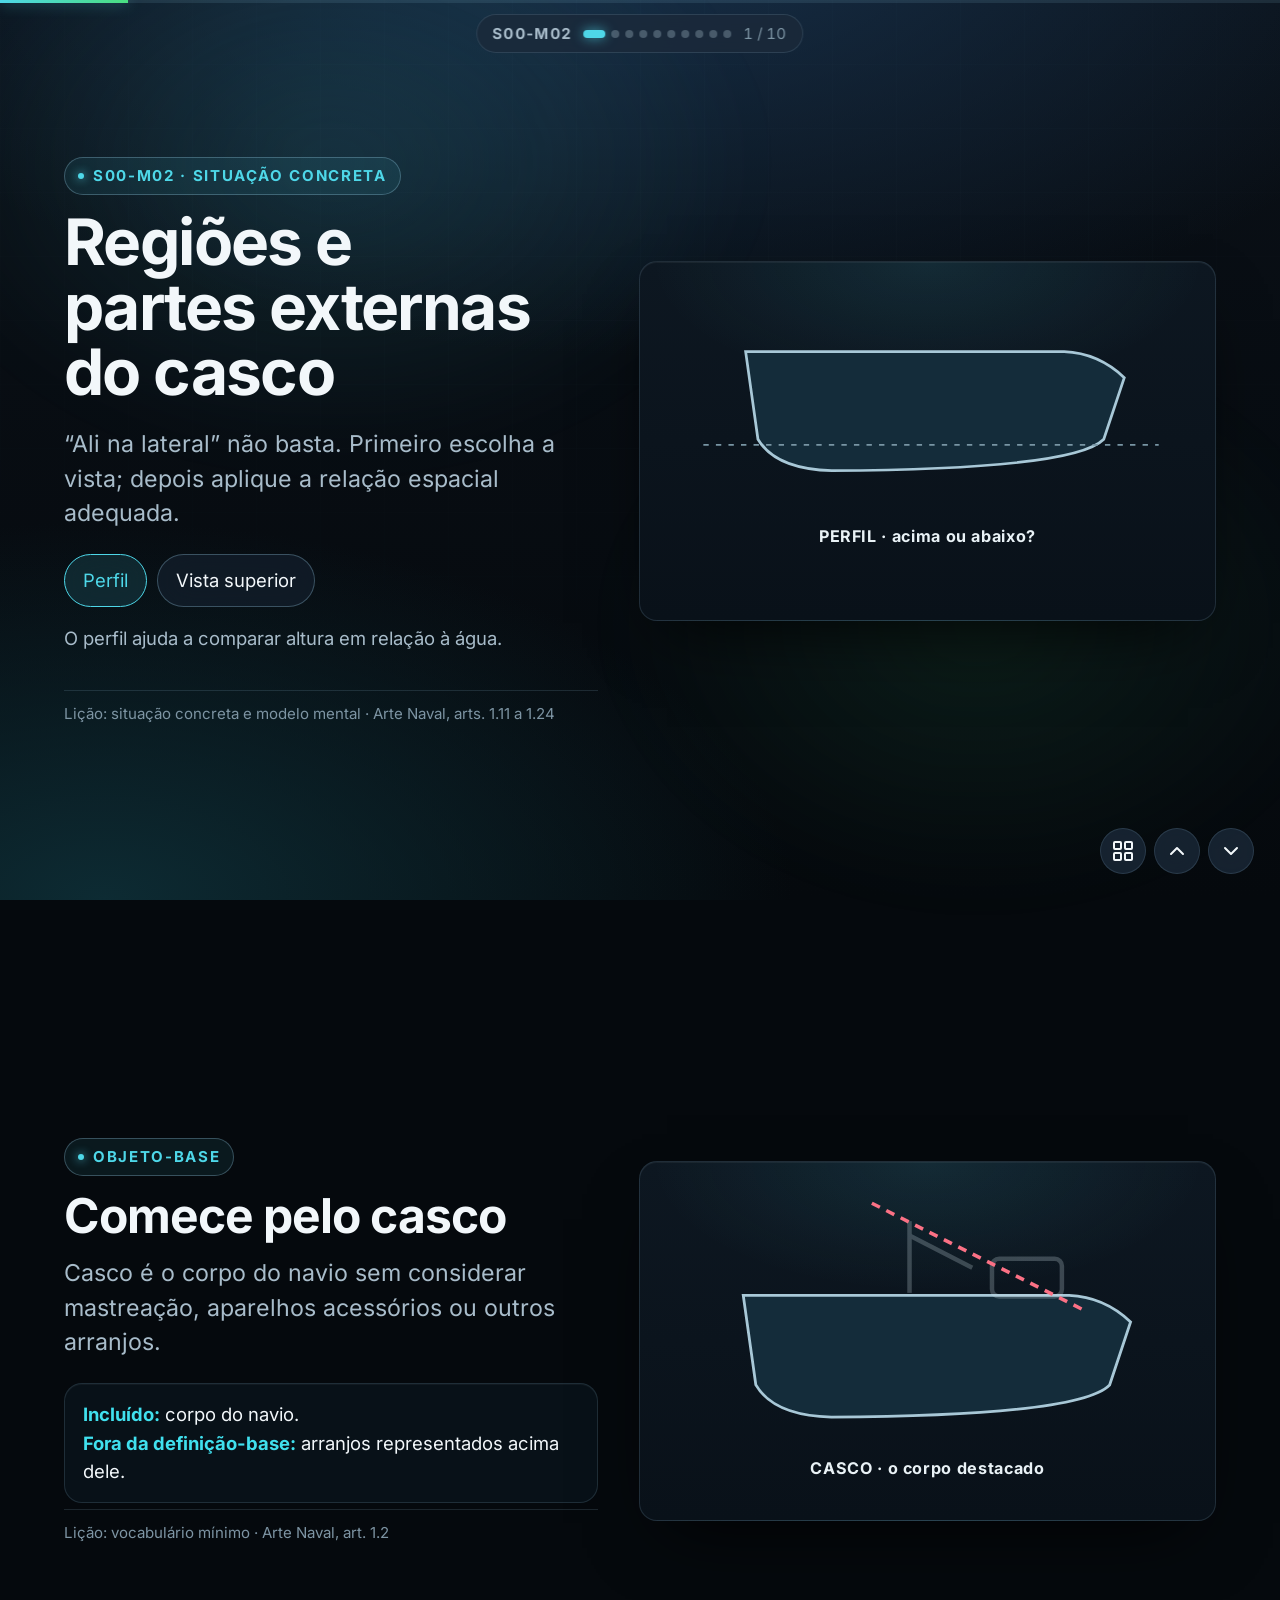
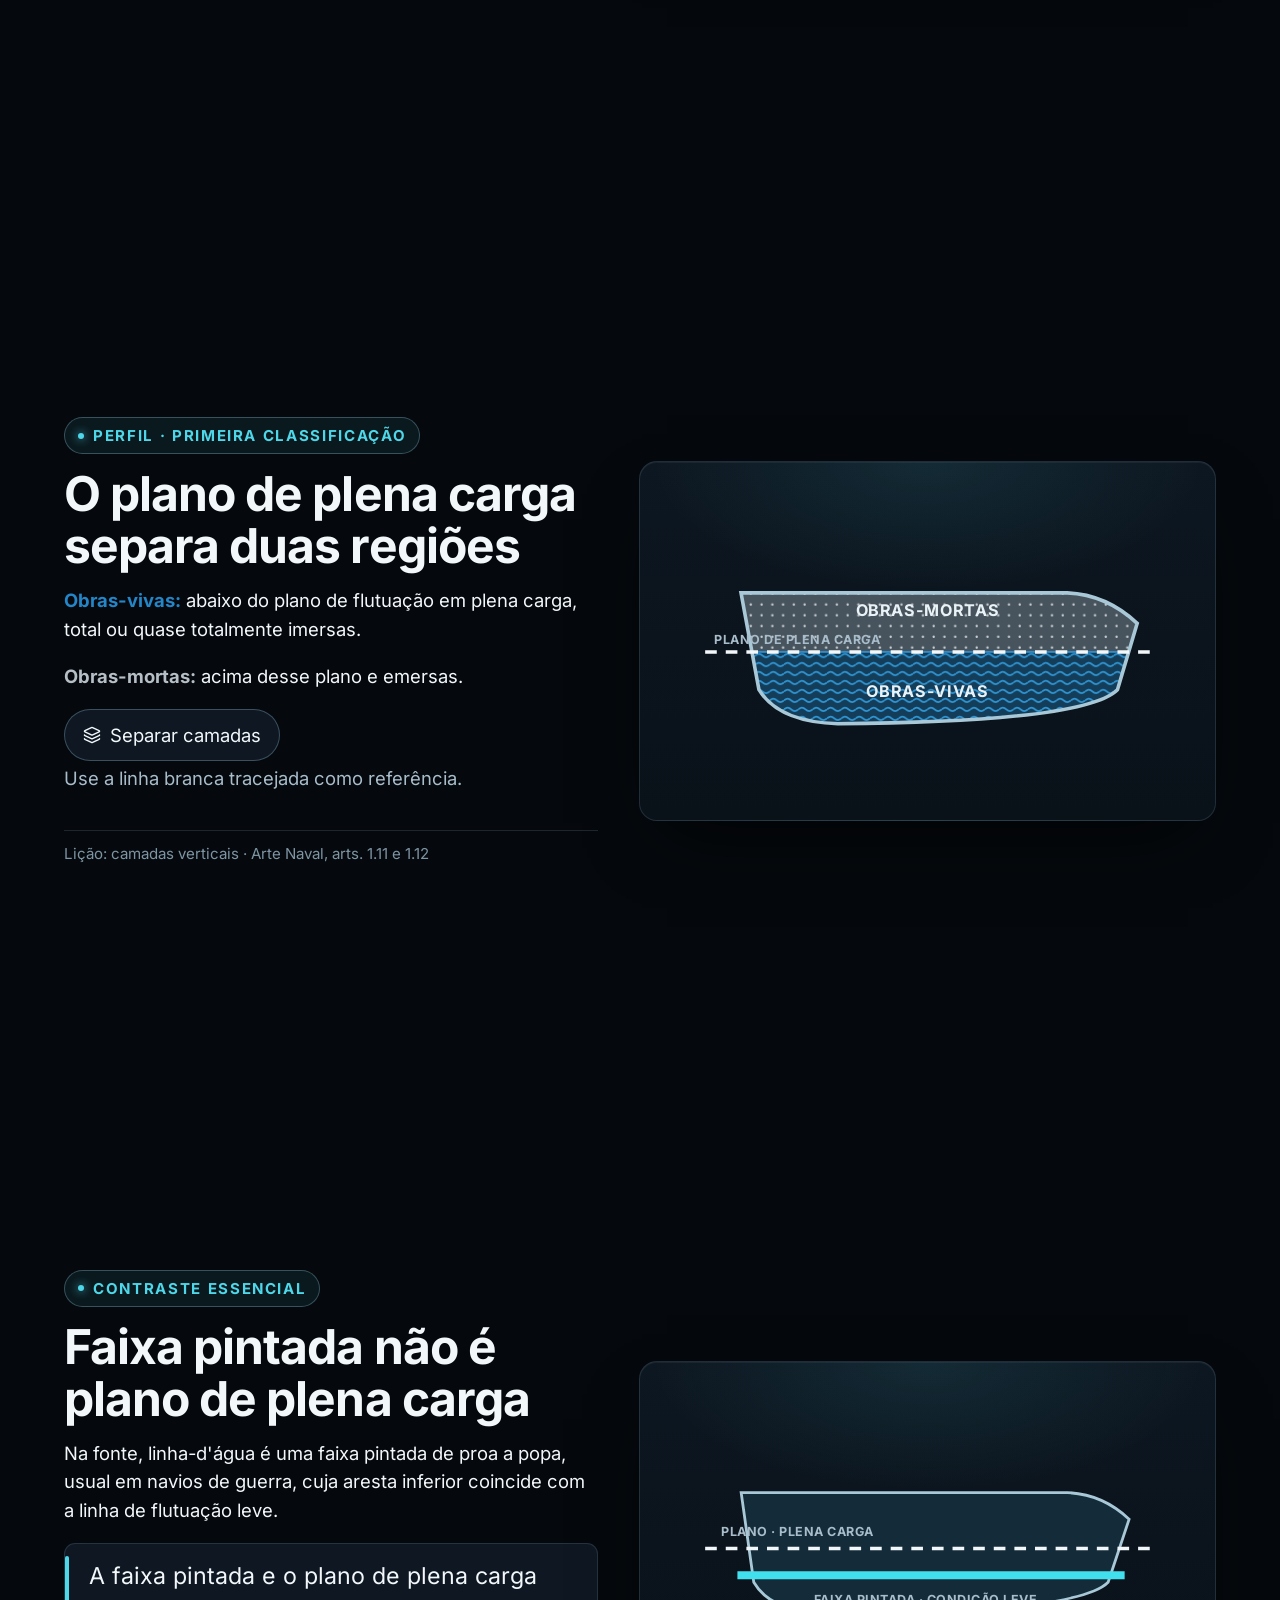
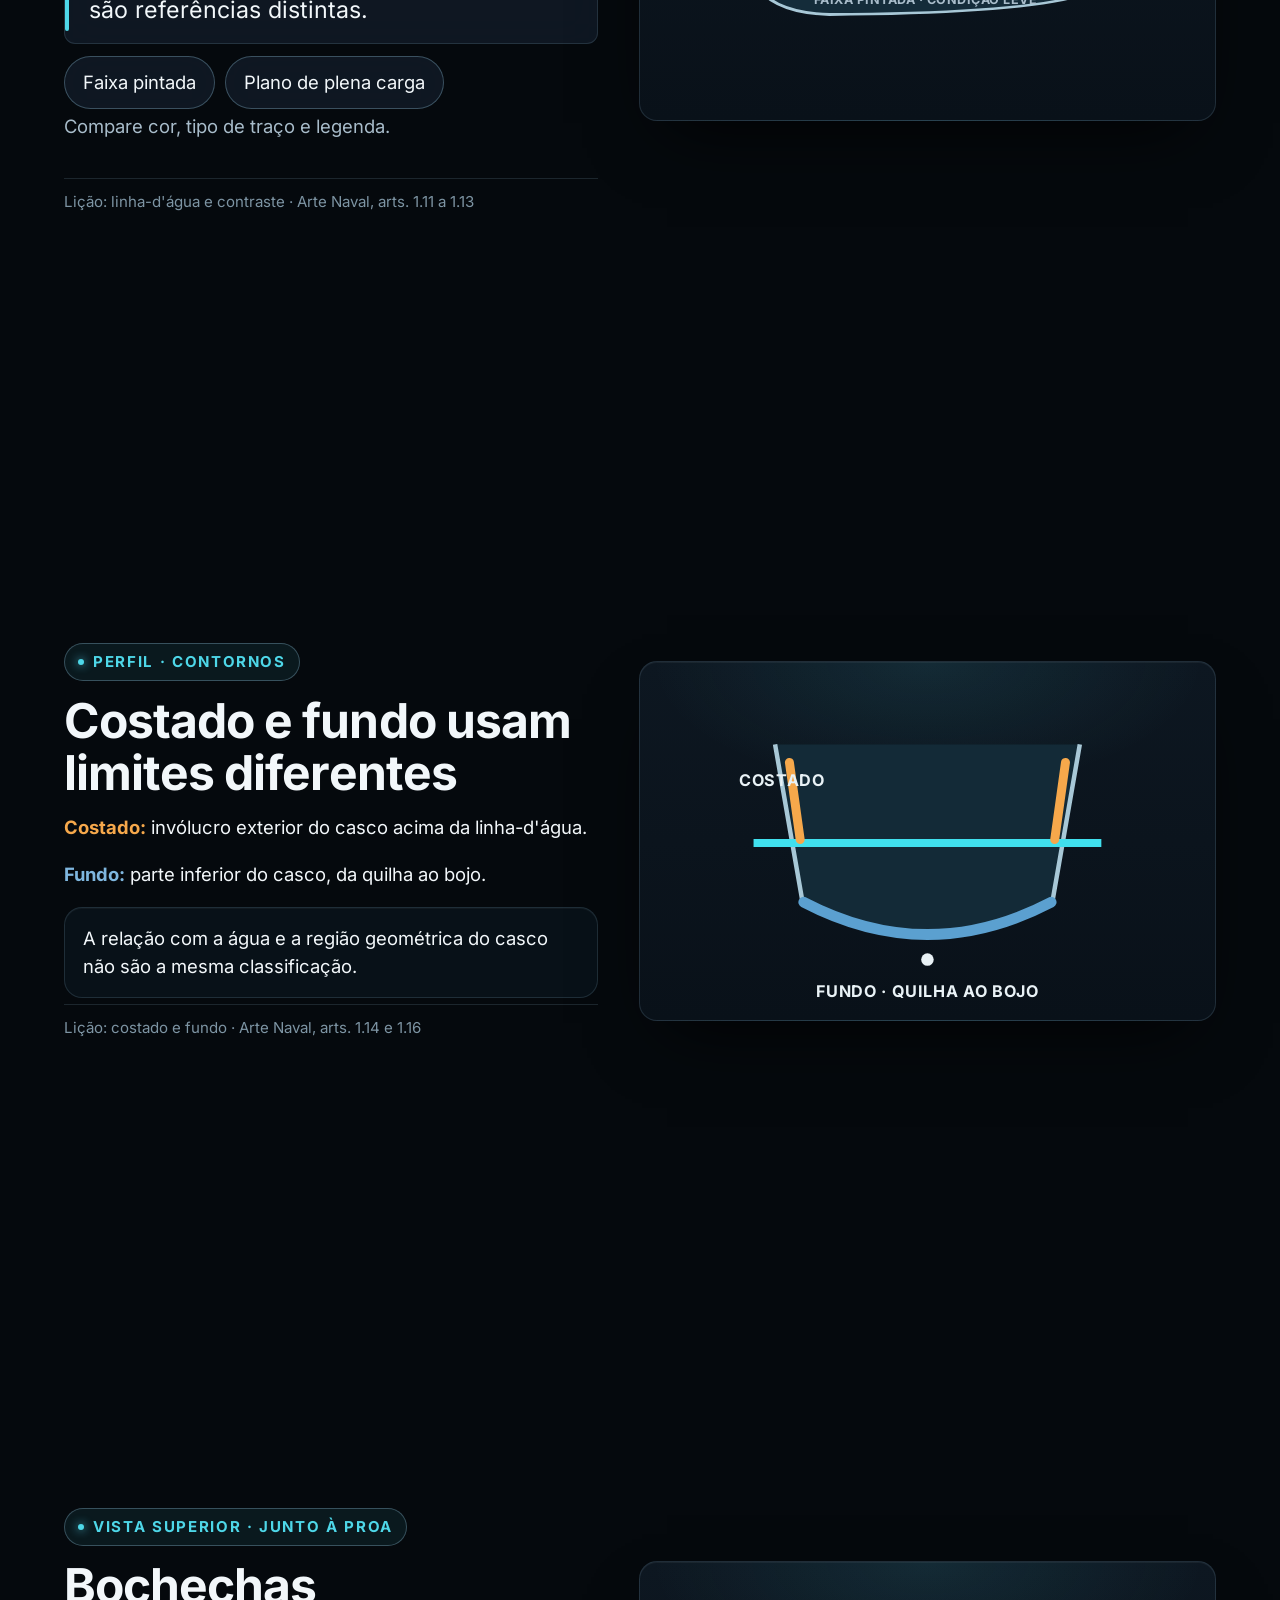
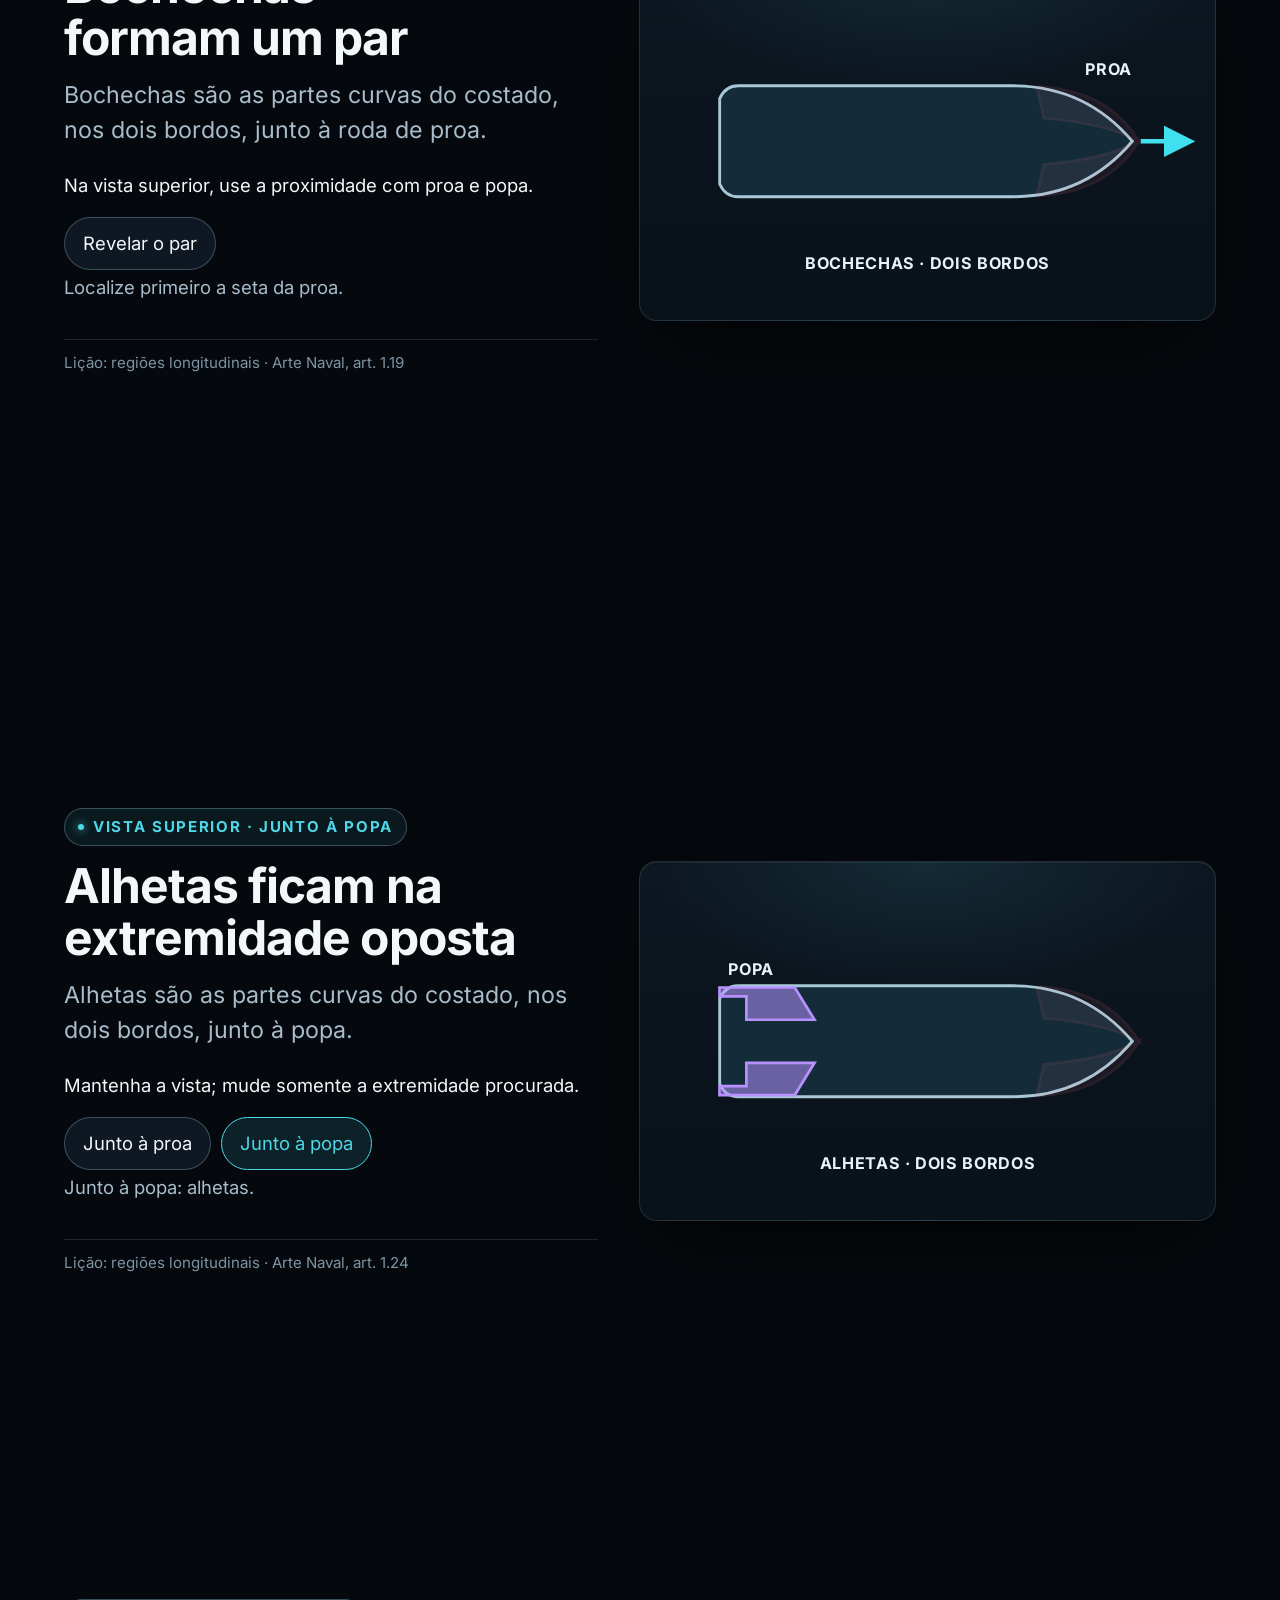
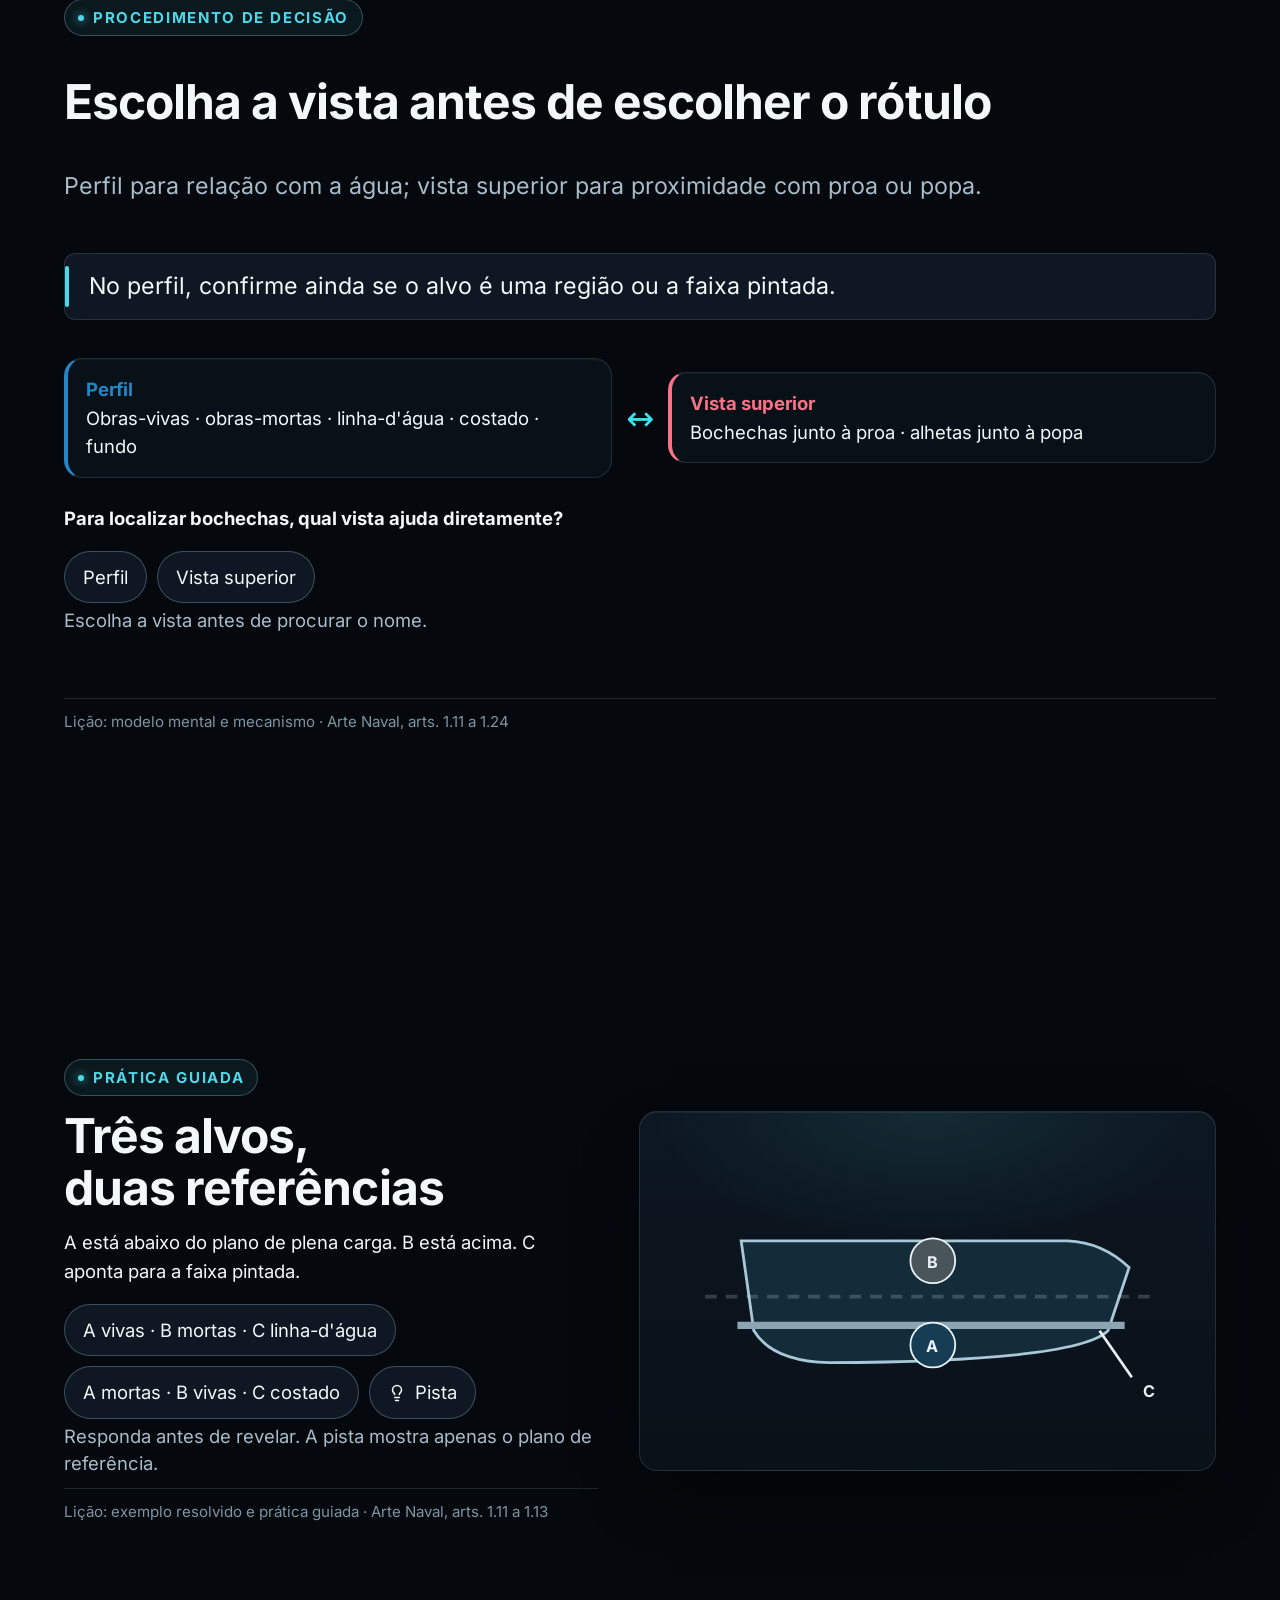
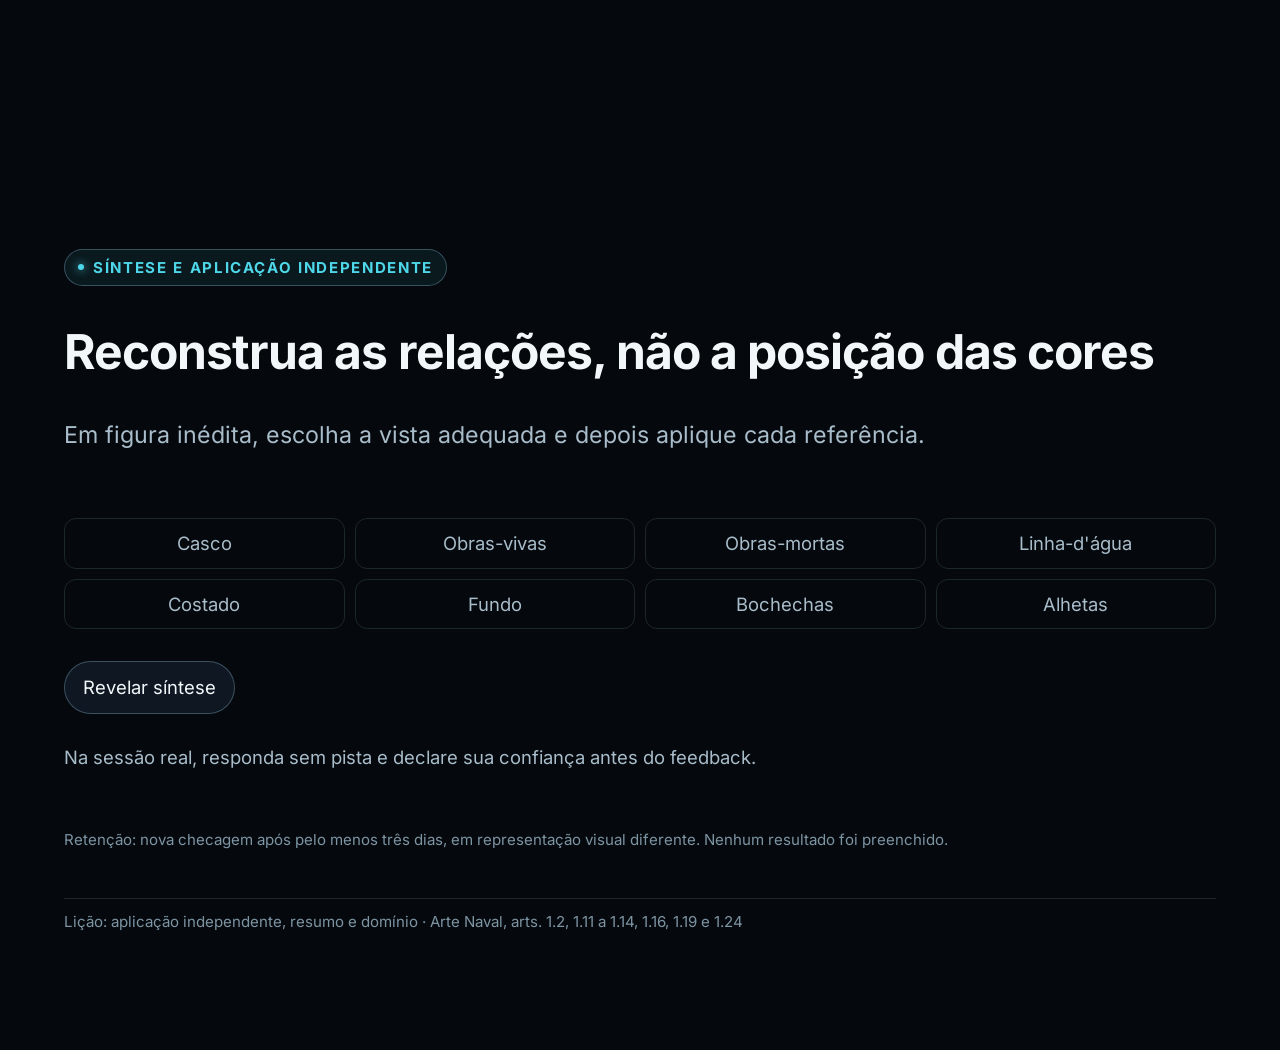
==== S00-M02/index.html @ a118c3c7 "publish: S00-M02 (Daily Council 2026-08-26)" ====
<!doctype html>
<html lang="pt-BR">
<head>
  <meta charset="utf-8">
  <meta name="viewport" content="width=device-width,initial-scale=1,viewport-fit=cover">
  <meta name="theme-color" content="#05090d">
  <meta name="description" content="Aula S00-M02: regiões e partes externas do casco em perfil e vista superior.">
  <title>S00-M02 | Regiões e partes externas do casco</title>
  <link rel="icon" href="data:,">
  <link rel="stylesheet" href="assets/vendor/inter.css">
  <link rel="stylesheet" href="assets/theme/ysd-deck.css">
  <script src="assets/vendor/lucide.js"></script>
  <style>
    :root {
      --live: #2386c8;
      --dead: #b6bec6;
      --stripe: #40e0ee;
      --load: #f2f7fa;
      --costado: #f6a84b;
      --bottom: #35658d;
      --cheek: #fb7185;
      --quarter: #b792ff;
    }
    .technical-card {
      border: 1px solid var(--glass-line); border-radius: 18px; padding: 16px 18px;
      background: rgba(10, 22, 30, .72); box-shadow: inset 0 1px rgba(255,255,255,.04);
    }
    .technical-card strong { color: var(--tone, var(--text)); }
    .pair { display: grid; grid-template-columns: repeat(2, minmax(0,1fr)); gap: 12px; }
    .view-tabs { display: flex; gap: 10px; flex-wrap: wrap; margin: 18px 0; }
    .view-tab { border-left: 4px solid var(--tone, var(--stripe)); }
    .legend { display: grid; gap: 9px; margin-top: 14px; }
    .legend span { display: flex; align-items: center; gap: 10px; color: var(--muted); }
    .swatch { width: 30px; height: 12px; border-radius: 999px; background: var(--tone); border: 1px solid rgba(255,255,255,.34); }
    .swatch.dashed { height: 0; border: 0; border-top: 3px dashed var(--load); border-radius: 0; }
    .swatch.stripe { height: 6px; background: var(--stripe); box-shadow: 0 0 12px rgba(64,224,238,.5); }
    .ship-shell { fill: #142c3a; stroke: #a8c8d7; stroke-width: 4; }
    .works-live { fill: url(#waveHatch); stroke: var(--live); stroke-width: 2; }
    .works-dead { fill: url(#dotHatch); stroke: var(--dead); stroke-width: 2; }
    .load-plane { stroke: var(--load); stroke-width: 4; stroke-dasharray: 13 10; }
    .water-stripe { stroke: var(--stripe); stroke-width: 9; }
    .guide { stroke: #7895a4; stroke-width: 2; stroke-dasharray: 6 8; }
    .callout { fill: #e9f2f6; font: 700 18px Inter, sans-serif; letter-spacing: .04em; }
    .callout.small { font-size: 14px; fill: #a8bcca; }
    .forward-zone { fill: rgba(251,113,133,.55); stroke: var(--cheek); stroke-width: 3; }
    .aft-zone { fill: rgba(183,146,255,.52); stroke: var(--quarter); stroke-width: 3; }
    .neutral-zone { fill: rgba(148,177,190,.10); stroke: rgba(168,200,215,.25); stroke-width: 2; }
    .hidden-label { opacity: .12; }
    .layer-group, .reference-group { transition: transform .35s var(--ease), opacity .25s var(--ease); }
    #layerStage.separated .upper-layer { transform: translateY(-22px); }
    #layerStage.separated .lower-layer { transform: translateY(22px); }
    #referenceStage[data-reference="stripe"] .load-reference { opacity: .18; }
    #referenceStage[data-reference="load"] .stripe-reference { opacity: .18; }
    .decision { display: grid; grid-template-columns: 1fr auto 1fr; align-items: center; gap: 14px; }
    .decision .arrow { color: var(--stripe); font-size: var(--step-2); }
    .label-grid { display: grid; grid-template-columns: repeat(4,minmax(0,1fr)); gap: 10px; margin-top: 16px; }
    .label-chip { padding: 10px; border: 1px solid var(--glass-line); border-radius: 12px; text-align: center; color: var(--muted); }
    .fine-note { color: var(--faint); font-size: var(--step--1); line-height: 1.5; }
    /* @MIRA:RESPONSIVE:START */
    @media (max-width: 860px) {
      .deck-title { font-size: var(--step-3); }
      .pair, .decision { grid-template-columns: 1fr; }
      .decision .arrow { transform: rotate(90deg); justify-self: center; }
      .label-grid { grid-template-columns: repeat(2,minmax(0,1fr)); }
      .stage { min-height: 310px; }
    }
    @media (max-width: 480px) {
      .technical-card { padding: 13px 14px; }
      .label-grid { gap: 7px; }
      .label-chip { padding: 8px 5px; font-size: .78rem; }
    }
    @media (prefers-reduced-motion: reduce) {
      .layer-group, .reference-group { transition: none !important; }
    }
    /* @MIRA:RESPONSIVE:END */
  </style>
</head>
<body>
  <div class="backdrop" aria-hidden="true"></div>

  <svg width="0" height="0" aria-hidden="true" focusable="false" style="position:absolute">
    <defs>
      <pattern id="waveHatch" width="16" height="10" patternUnits="userSpaceOnUse">
        <rect width="16" height="10" fill="#143d59"></rect>
        <path d="M0 6 Q4 2 8 6 T16 6" fill="none" stroke="#2f96d4" stroke-width="2"></path>
      </pattern>
      <pattern id="dotHatch" width="12" height="12" patternUnits="userSpaceOnUse">
        <rect width="12" height="12" fill="#48545d"></rect>
        <circle cx="3" cy="3" r="1.3" fill="#c9d0d5"></circle>
      </pattern>
      <symbol id="sideHull" viewBox="0 0 640 300">
        <path class="ship-shell" d="M54 78 H520 Q570 80 608 116 L578 206 Q535 250 180 252 Q98 250 72 206 Z"></path>
      </symbol>
      <symbol id="topHullM02" viewBox="0 0 640 300">
        <path class="ship-shell" d="M54 72 H440 Q542 72 608 150 Q542 228 440 228 H54 Q36 228 28 210 V90 Q36 72 54 72 Z"></path>
      </symbol>
      <marker id="arrowForward" viewBox="0 0 12 12" refX="9" refY="6" markerWidth="7" markerHeight="7" orient="auto">
        <path d="M0 0 L12 6 L0 12 Z" fill="#40e0ee"></path>
      </marker>
    </defs>
  </svg>

  <div class="progress" aria-hidden="true"><span id="progressBar"></span></div>
  <nav class="deck-bar" aria-label="Progresso da aula">
    <span class="deck-id">S00-M02</span>
    <span class="dots" id="dots" role="group" aria-label="Ir para slide"></span>
    <span class="counter" id="counter" aria-live="polite">1 / 10</span>
  </nav>
  <div class="controls">
    <button class="icon-btn" id="mapToggle" type="button" title="Mapa dos slides (G)" aria-label="Abrir mapa dos slides"><i data-lucide="layout-grid"></i></button>
    <button class="icon-btn" id="previous" type="button" title="Slide anterior" aria-label="Slide anterior"><i data-lucide="chevron-up"></i></button>
    <button class="icon-btn" id="next" type="button" title="Próximo slide" aria-label="Próximo slide"><i data-lucide="chevron-down"></i></button>
  </div>
  <div class="map" id="slideMap" role="dialog" aria-modal="true" aria-label="Mapa dos slides"><ol></ol></div>

  <main>
    <section class="slide" id="slide-1" data-slide-id="SLIDE-S00-M02-01" data-source-refs="DPC-ARTE-NAVAL-CAP1-2005#arts-1.11-1.24">
      <div class="content grid-2">
        <div>
          <p class="eyebrow" data-reveal="1">S00-M02 · Situação concreta</p>
          <h1 class="deck-title" data-reveal="1">Regiões e partes externas do casco</h1>
          <p class="lead claim" data-claim-id="CLM-S00-M02-010" data-reveal="2">“Ali na lateral” não basta. Primeiro escolha a vista; depois aplique a relação espacial adequada.</p>
          <div class="view-tabs" data-select-group id="viewIntro" data-reveal="3" role="group" aria-label="Escolha de vista">
            <button class="action active" type="button" data-value="profile">Perfil</button>
            <button class="action" type="button" data-value="top">Vista superior</button>
          </div>
          <p class="feedback" id="viewIntroFeedback" aria-live="polite">O perfil ajuda a comparar altura em relação à água.</p>
          <p class="source-line" data-reveal="4">Lição: situação concreta e modelo mental · Arte Naval, arts. 1.11 a 1.24</p>
        </div>
        <div class="stage" data-reveal="2" role="img" aria-label="Dois cartões mostram o mesmo casco em perfil e em vista superior; cada vista responde a uma pergunta espacial diferente.">
          <svg viewBox="0 0 640 400">
            <g id="introProfile">
              <use href="#sideHull" x="76" y="40" width="488" height="230"></use>
              <line x1="70" y1="204" x2="578" y2="204" class="guide"></line>
              <text x="320" y="312" text-anchor="middle" class="callout">PERFIL · acima ou abaixo?</text>
            </g>
            <g id="introTop" opacity="0">
              <use href="#topHullM02" x="76" y="40" width="488" height="230"></use>
              <line x1="540" y1="164" x2="596" y2="164" stroke="#40e0ee" stroke-width="4" marker-end="url(#arrowForward)"></line>
              <text x="320" y="312" text-anchor="middle" class="callout">VISTA SUPERIOR · proa ou popa?</text>
            </g>
          </svg>
        </div>
      </div>
    </section>

    <section class="slide" id="slide-2" data-slide-id="SLIDE-S00-M02-02" data-source-refs="DPC-ARTE-NAVAL-CAP1-2005#art-1.2">
      <div class="content grid-2">
        <div>
          <p class="eyebrow" data-reveal="1">Objeto-base</p>
          <h2 data-reveal="1">Comece pelo casco</h2>
          <p class="lead claim" data-claim-id="CLM-S00-M02-001" data-reveal="2">Casco é o corpo do navio sem considerar mastreação, aparelhos acessórios ou outros arranjos.</p>
          <div class="technical-card" style="--tone:var(--stripe)" data-reveal="3"><strong>Incluído:</strong> corpo do navio.<br><strong>Fora da definição-base:</strong> arranjos representados acima dele.</div>
          <p class="source-line" data-reveal="4">Lição: vocabulário mínimo · Arte Naval, art. 1.2</p>
        </div>
        <div class="stage" data-reveal="2" role="img" aria-label="Perfil do casco destacado; mastros e acessórios aparecem esmaecidos para mostrar que não entram na definição-base.">
          <svg viewBox="0 0 640 400">
            <use href="#sideHull" x="72" y="88" width="500" height="234"></use>
            <g opacity=".24" stroke="#d5e6ed" stroke-width="5" fill="none">
              <line x1="300" y1="146" x2="300" y2="66"></line><line x1="300" y1="82" x2="370" y2="118"></line>
              <rect x="392" y="108" width="78" height="42" rx="8"></rect>
            </g>
            <path d="M258 46 L492 164" stroke="#fb7185" stroke-width="4" stroke-dasharray="10 8"></path>
            <text x="320" y="348" text-anchor="middle" class="callout">CASCO · o corpo destacado</text>
          </svg>
        </div>
      </div>
    </section>

    <section class="slide" id="slide-3" data-slide-id="SLIDE-S00-M02-03" data-source-refs="DPC-ARTE-NAVAL-CAP1-2005#arts-1.11-1.12">
      <div class="content grid-2">
        <div>
          <p class="eyebrow" data-reveal="1">Perfil · primeira classificação</p>
          <h2 data-reveal="1">O plano de plena carga separa duas regiões</h2>
          <p class="claim" data-claim-id="CLM-S00-M02-002" data-reveal="2"><strong style="color:var(--live)">Obras-vivas:</strong> abaixo do plano de flutuação em plena carga, total ou quase totalmente imersas.</p>
          <p class="claim" data-claim-id="CLM-S00-M02-003" data-reveal="2"><strong style="color:var(--dead)">Obras-mortas:</strong> acima desse plano e emersas.</p>
          <button class="action" id="separateLayers" type="button" data-reveal="3"><i class="icon" data-lucide="layers"></i> Separar camadas</button>
          <p class="feedback" id="layerFeedback" aria-live="polite">Use a linha branca tracejada como referência.</p>
          <p class="source-line" data-reveal="4">Lição: camadas verticais · Arte Naval, arts. 1.11 e 1.12</p>
        </div>
        <div class="stage" id="layerStage" data-reveal="2" role="img" aria-label="Casco em perfil dividido por plano branco tracejado; obras-mortas aparecem acima com pontos e obras-vivas abaixo com hachura de ondas.">
          <svg viewBox="0 0 640 400">
            <defs><clipPath id="sideClip3"><path d="M112 146 H476 Q520 148 554 180 L532 254 Q496 290 220 292 Q154 290 132 254 Z"></path></clipPath></defs>
            <g clip-path="url(#sideClip3)">
              <g class="layer-group upper-layer"><rect x="90" y="100" width="500" height="112" class="works-dead"></rect></g>
              <g class="layer-group lower-layer"><rect x="90" y="212" width="500" height="120" class="works-live"></rect></g>
            </g>
            <path d="M112 146 H476 Q520 148 554 180 L532 254 Q496 290 220 292 Q154 290 132 254 Z" fill="none" stroke="#a8c8d7" stroke-width="4"></path>
            <line x1="72" y1="212" x2="575" y2="212" class="load-plane"></line>
              <text x="82" y="203" class="callout small">PLANO DE PLENA CARGA</text>
            <text x="320" y="172" text-anchor="middle" class="callout">OBRAS-MORTAS</text>
            <text x="320" y="262" text-anchor="middle" class="callout">OBRAS-VIVAS</text>
          </svg>
        </div>
      </div>
    </section>

    <section class="slide" id="slide-4" data-slide-id="SLIDE-S00-M02-04" data-source-refs="DPC-ARTE-NAVAL-CAP1-2005#arts-1.11-1.13">
      <div class="content grid-2">
        <div>
          <p class="eyebrow" data-reveal="1">Contraste essencial</p>
          <h2 data-reveal="1">Faixa pintada não é plano de plena carga</h2>
          <p class="claim" data-claim-id="CLM-S00-M02-004" data-reveal="2">Na fonte, linha-d'água é uma faixa pintada de proa a popa, usual em navios de guerra, cuja aresta inferior coincide com a linha de flutuação leve.</p>
          <p class="rule claim" data-claim-id="CLM-S00-M02-009" data-reveal="2">A faixa pintada e o plano de plena carga são referências distintas.</p>
          <div class="button-row" data-reveal="3">
            <button class="action" id="focusStripe" type="button">Faixa pintada</button>
            <button class="action" id="focusLoad" type="button">Plano de plena carga</button>
          </div>
          <p class="feedback" id="referenceFeedback" aria-live="polite">Compare cor, tipo de traço e legenda.</p>
          <p class="source-line" data-reveal="4">Lição: linha-d'água e contraste · Arte Naval, arts. 1.11 a 1.13</p>
        </div>
        <div class="stage" id="referenceStage" data-reference="both" data-reveal="2" role="img" aria-label="Perfil com faixa ciano contínua e plano branco tracejado em alturas diferentes; legendas informam condição leve e plena carga.">
          <svg viewBox="0 0 640 400">
            <use href="#sideHull" x="70" y="84" width="500" height="236"></use>
            <g class="reference-group load-reference"><line x1="72" y1="208" x2="575" y2="208" class="load-plane"></line><text x="90" y="194" class="callout small">PLANO · PLENA CARGA</text></g>
            <g class="reference-group stripe-reference"><line x1="108" y1="238" x2="540" y2="238" class="water-stripe"></line><text x="318" y="270" text-anchor="middle" class="callout small" fill="#40e0ee">FAIXA PINTADA · CONDIÇÃO LEVE</text></g>
          </svg>
        </div>
      </div>
    </section>

    <section class="slide" id="slide-5" data-slide-id="SLIDE-S00-M02-05" data-source-refs="DPC-ARTE-NAVAL-CAP1-2005#arts-1.14-1.16">
      <div class="content grid-2">
        <div>
          <p class="eyebrow" data-reveal="1">Perfil · contornos</p>
          <h2 data-reveal="1">Costado e fundo usam limites diferentes</h2>
          <p class="claim" data-claim-id="CLM-S00-M02-005" data-reveal="2"><strong style="color:var(--costado)">Costado:</strong> invólucro exterior do casco acima da linha-d'água.</p>
          <p class="claim" data-claim-id="CLM-S00-M02-006" data-reveal="2"><strong style="color:#7fb7df">Fundo:</strong> parte inferior do casco, da quilha ao bojo.</p>
          <div class="technical-card" data-reveal="3">A relação com a água e a região geométrica do casco não são a mesma classificação.</div>
          <p class="source-line" data-reveal="4">Lição: costado e fundo · Arte Naval, arts. 1.14 e 1.16</p>
        </div>
        <div class="stage" data-reveal="2" role="img" aria-label="Corte transversal esquemático; chaves âmbar marcam os costados laterais e arco azul marca o fundo entre quilha e bojo.">
          <svg viewBox="0 0 640 400">
            <path d="M150 92 L180 264 Q320 346 460 264 L490 92" fill="#132a37" stroke="#a8c8d7" stroke-width="5"></path>
            <line x1="126" y1="202" x2="514" y2="202" class="water-stripe"></line>
            <path d="M178 198 L166 112 M462 198 L474 112" fill="none" stroke="#f6a84b" stroke-width="10" stroke-linecap="round"></path>
            <path d="M182 268 Q320 340 458 268" fill="none" stroke="#5ba0d0" stroke-width="12" stroke-linecap="round"></path>
            <circle cx="320" cy="332" r="7" fill="#e9f2f6"></circle>
            <text x="110" y="138" class="callout" fill="#f6a84b">COSTADO</text>
            <text x="320" y="374" text-anchor="middle" class="callout" fill="#7fb7df">FUNDO · QUILHA AO BOJO</text>
          </svg>
        </div>
      </div>
    </section>

    <section class="slide" id="slide-6" data-slide-id="SLIDE-S00-M02-06" data-source-refs="DPC-ARTE-NAVAL-CAP1-2005#art-1.19">
      <div class="content grid-2">
        <div>
          <p class="eyebrow" data-reveal="1">Vista superior · junto à proa</p>
          <h2 data-reveal="1">Bochechas formam um par</h2>
          <p class="lead claim" data-claim-id="CLM-S00-M02-007" data-reveal="2">Bochechas são as partes curvas do costado, nos dois bordos, junto à roda de proa.</p>
          <p class="claim" data-claim-id="CLM-S00-M02-010" data-reveal="2">Na vista superior, use a proximidade com proa e popa.</p>
          <button class="action" id="showCheeks" type="button" data-reveal="3">Revelar o par</button>
          <p class="feedback" id="cheekFeedback" aria-live="polite">Localize primeiro a seta da proa.</p>
          <p class="source-line" data-reveal="4">Lição: regiões longitudinais · Arte Naval, art. 1.19</p>
        </div>
        <div class="stage" data-reveal="2" role="img" aria-label="Navio visto de cima com proa à direita; duas regiões curvas dianteiras, uma em cada bordo, são as bochechas.">
          <svg viewBox="0 0 640 400">
            <use href="#topHullM02" x="66" y="80" width="508" height="240"></use>
            <g id="cheekTop" class="hidden-label">
              <path class="forward-zone" d="M442 139 Q520 142 556 200 Q520 180 450 174 Z"></path>
              <path class="forward-zone" d="M450 226 Q520 220 556 200 Q520 258 442 261 Z"></path>
            </g>
            <line x1="558" y1="200" x2="610" y2="200" stroke="#40e0ee" stroke-width="5" marker-end="url(#arrowForward)"></line>
            <text x="548" y="126" text-anchor="end" class="callout" fill="#40e0ee">PROA</text>
            <text x="320" y="342" text-anchor="middle" class="callout" fill="#fb7185">BOCHECHAS · DOIS BORDOS</text>
          </svg>
        </div>
      </div>
    </section>

    <section class="slide" id="slide-7" data-slide-id="SLIDE-S00-M02-07" data-source-refs="DPC-ARTE-NAVAL-CAP1-2005#art-1.24">
      <div class="content grid-2">
        <div>
          <p class="eyebrow" data-reveal="1">Vista superior · junto à popa</p>
          <h2 data-reveal="1">Alhetas ficam na extremidade oposta</h2>
          <p class="lead claim" data-claim-id="CLM-S00-M02-008" data-reveal="2">Alhetas são as partes curvas do costado, nos dois bordos, junto à popa.</p>
          <p class="claim" data-claim-id="CLM-S00-M02-010" data-reveal="2">Mantenha a vista; mude somente a extremidade procurada.</p>
          <div class="button-row" data-select-group id="endZones" data-reveal="3" role="group" aria-label="Região junto à extremidade">
            <button class="action" type="button" data-value="forward">Junto à proa</button>
            <button class="action active" type="button" data-value="aft">Junto à popa</button>
          </div>
          <p class="feedback" id="endFeedback" aria-live="polite">Junto à popa: alhetas.</p>
          <p class="source-line" data-reveal="4">Lição: regiões longitudinais · Arte Naval, art. 1.24</p>
        </div>
        <div class="stage" data-reveal="2" role="img" aria-label="Navio visto de cima com popa à esquerda; duas regiões curvas posteriores, uma em cada bordo, são as alhetas.">
          <svg viewBox="0 0 640 400">
            <use href="#topHullM02" x="66" y="80" width="508" height="240"></use>
            <g id="zoneForward" opacity=".12">
              <path class="forward-zone" d="M442 139 Q520 142 556 200 Q520 180 450 174 Z"></path>
              <path class="forward-zone" d="M450 226 Q520 220 556 200 Q520 258 442 261 Z"></path>
            </g>
            <g id="zoneAft">
              <path class="aft-zone" d="M88 140 H172 L194 176 H118 V150 H88 Z"></path>
              <path class="aft-zone" d="M88 250 H118 V224 H194 L172 260 H88 Z"></path>
            </g>
            <text x="98" y="126" class="callout" fill="#f6a84b">POPA</text>
            <text x="320" y="342" text-anchor="middle" class="callout" fill="#b792ff">ALHETAS · DOIS BORDOS</text>
          </svg>
        </div>
      </div>
    </section>

    <section class="slide" id="slide-8" data-slide-id="SLIDE-S00-M02-08" data-source-refs="DPC-ARTE-NAVAL-CAP1-2005#arts-1.11-1.24">
      <div class="content">
        <p class="eyebrow" data-reveal="1">Procedimento de decisão</p>
        <h2 data-reveal="1">Escolha a vista antes de escolher o rótulo</h2>
        <p class="lead claim" data-claim-id="CLM-S00-M02-010" data-reveal="2">Perfil para relação com a água; vista superior para proximidade com proa ou popa.</p>
        <p class="rule claim" data-claim-id="CLM-S00-M02-009" data-reveal="2">No perfil, confirme ainda se o alvo é uma região ou a faixa pintada.</p>
        <div class="decision" data-reveal="3">
          <div class="technical-card view-tab" style="--tone:var(--live)"><strong>Perfil</strong><br>Obras-vivas · obras-mortas · linha-d'água · costado · fundo</div>
          <span class="arrow" aria-hidden="true">↔</span>
          <div class="technical-card view-tab" style="--tone:var(--cheek)"><strong>Vista superior</strong><br>Bochechas junto à proa · alhetas junto à popa</div>
        </div>
        <div data-question data-reveal="4">
          <p><strong>Para localizar bochechas, qual vista ajuda diretamente?</strong></p>
          <div class="button-row"><button class="action" type="button" data-choice="wrong" data-message="O perfil ajuda na relação vertical. Para proximidade com proa e popa, prefira a vista superior.">Perfil</button><button class="action" type="button" data-choice="correct" data-message="Correto. A vista superior deixa visível a proximidade das curvas com proa e popa.">Vista superior</button></div>
          <p class="feedback" data-feedback>Escolha a vista antes de procurar o nome.</p>
        </div>
        <p class="source-line" data-reveal="4">Lição: modelo mental e mecanismo · Arte Naval, arts. 1.11 a 1.24</p>
      </div>
    </section>

    <section class="slide" id="slide-9" data-slide-id="SLIDE-S00-M02-09" data-source-refs="DPC-ARTE-NAVAL-CAP1-2005#arts-1.11-1.13">
      <div class="content grid-2">
        <div>
          <p class="eyebrow" data-reveal="1">Prática guiada</p>
          <h2 data-reveal="1">Três alvos, duas referências</h2>
          <p data-reveal="2"><span class="claim" data-claim-id="CLM-S00-M02-002">A está abaixo do plano de plena carga.</span> <span class="claim" data-claim-id="CLM-S00-M02-003">B está acima.</span> <span class="claim" data-claim-id="CLM-S00-M02-004">C aponta para a faixa pintada.</span></p>
          <p class="sr-only claim" data-claim-id="CLM-S00-M02-009">A faixa pintada e o plano de plena carga são referências distintas.</p>
          <div data-question data-reveal="3">
            <div class="button-row">
              <button class="action" type="button" data-choice="correct" data-message="Correto: A obras-vivas; B obras-mortas; C linha-d'água.">A vivas · B mortas · C linha-d'água</button>
              <button class="action" type="button" data-choice="wrong" data-message="A e B foram invertidas ou a faixa foi confundida com uma região. Comece pelo plano de plena carga.">A mortas · B vivas · C costado</button>
              <button class="action" id="guidedHint" type="button"><i class="icon" data-lucide="lightbulb"></i> Pista</button>
            </div>
            <p class="feedback" data-feedback id="guidedM02Feedback">Responda antes de revelar. A pista mostra apenas o plano de referência.</p>
          </div>
          <p class="source-line" data-reveal="4">Lição: exemplo resolvido e prática guiada · Arte Naval, arts. 1.11 a 1.13</p>
        </div>
        <div class="stage" id="guidedM02Stage" data-reveal="2" role="img" aria-label="Perfil sem cores semânticas; A está abaixo do plano de plena carga, B acima e C aponta para uma faixa pintada separada.">
          <svg viewBox="0 0 640 400">
            <use href="#sideHull" x="70" y="82" width="500" height="236"></use>
            <line x1="72" y1="206" x2="575" y2="206" class="load-plane maybe-plane" opacity=".18"></line>
            <line x1="108" y1="238" x2="540" y2="238" stroke="#8ba5b2" stroke-width="8"></line>
            <circle cx="326" cy="260" r="25" fill="#173d55" stroke="#e9f2f6" stroke-width="2"></circle><text x="326" y="268" text-anchor="middle" class="callout">A</text>
            <circle cx="326" cy="166" r="25" fill="#4a545b" stroke="#e9f2f6" stroke-width="2"></circle><text x="326" y="174" text-anchor="middle" class="callout">B</text>
            <line x1="548" y1="296" x2="512" y2="244" stroke="#e9f2f6" stroke-width="3"></line><text x="560" y="318" class="callout">C</text>
          </svg>
        </div>
      </div>
    </section>

    <section class="slide" id="slide-10" data-slide-id="SLIDE-S00-M02-10" data-source-refs="DPC-ARTE-NAVAL-CAP1-2005#arts-1.2-1.24">
      <div class="content">
        <p class="eyebrow" data-reveal="1">Síntese e aplicação independente</p>
        <h2 data-reveal="1">Reconstrua as relações, não a posição das cores</h2>
        <p class="lead claim" data-claim-id="CLM-S00-M02-010" data-reveal="2">Em figura inédita, escolha a vista adequada e depois aplique cada referência.</p>
        <div class="label-grid" data-reveal="3" aria-label="Oito termos da aula">
          <span class="label-chip claim" data-claim-id="CLM-S00-M02-001">Casco</span>
          <span class="label-chip claim" data-claim-id="CLM-S00-M02-002">Obras-vivas</span>
          <span class="label-chip claim" data-claim-id="CLM-S00-M02-003">Obras-mortas</span>
          <span class="label-chip claim" data-claim-id="CLM-S00-M02-004">Linha-d'água</span>
          <span class="label-chip claim" data-claim-id="CLM-S00-M02-005">Costado</span>
          <span class="label-chip claim" data-claim-id="CLM-S00-M02-006">Fundo</span>
          <span class="label-chip claim" data-claim-id="CLM-S00-M02-007">Bochechas</span>
          <span class="label-chip claim" data-claim-id="CLM-S00-M02-008">Alhetas</span>
        </div>
        <div class="button-row" data-reveal="4"><button class="action" type="button" data-says="Perfil: relação vertical e faixa. Vista superior: bochechas junto à proa e alhetas junto à popa. O deck não registra resultado." data-says-target="#finalM02Feedback">Revelar síntese</button></div>
        <p class="feedback" id="finalM02Feedback" aria-live="polite">Na sessão real, responda sem pista e declare sua confiança antes do feedback.</p>
        <p class="fine-note" data-reveal="4">Retenção: nova checagem após pelo menos três dias, em representação visual diferente. Nenhum resultado foi preenchido.</p>
        <p class="source-line" data-reveal="4">Lição: aplicação independente, resumo e domínio · Arte Naval, arts. 1.2, 1.11 a 1.14, 1.16, 1.19 e 1.24</p>
      </div>
    </section>
  </main>

  <script src="mira/mira-edit.js"></script>
  <script src="mira/mira-edit-free.js"></script>
  <script src="mira/mira-draw.js"></script>
  <script src="assets/theme/ysd-deck.js"></script>
  <script>
    lucide.createIcons();

    document.getElementById("viewIntro").addEventListener("ysd:select", function (event) {
      var profile = event.detail.value === "profile";
      document.getElementById("introProfile").setAttribute("opacity", profile ? "1" : "0");
      document.getElementById("introTop").setAttribute("opacity", profile ? "0" : "1");
      document.getElementById("viewIntroFeedback").textContent = profile
        ? "O perfil ajuda a comparar altura em relação à água."
        : "A vista superior ajuda a comparar proximidade com proa e popa.";
    });

    document.getElementById("separateLayers").addEventListener("click", function () {
      var stage = document.getElementById("layerStage");
      stage.classList.toggle("separated");
      document.getElementById("layerFeedback").textContent = stage.classList.contains("separated")
        ? "Camadas separadas visualmente: obras-mortas acima; obras-vivas abaixo."
        : "Use a linha branca tracejada como referência.";
    });

    document.getElementById("focusStripe").addEventListener("click", function () {
      document.getElementById("referenceStage").dataset.reference = "stripe";
      document.getElementById("referenceFeedback").textContent = "Faixa ciano contínua: linha-d'água pintada, ligada à condição leve.";
    });
    document.getElementById("focusLoad").addEventListener("click", function () {
      document.getElementById("referenceStage").dataset.reference = "load";
      document.getElementById("referenceFeedback").textContent = "Linha branca tracejada: plano de plena carga usado para separar as obras.";
    });

    document.getElementById("showCheeks").addEventListener("click", function () {
      document.getElementById("cheekTop").classList.remove("hidden-label");
      document.getElementById("cheekFeedback").textContent = "As duas curvas junto à proa formam o par de bochechas.";
    });

    document.getElementById("endZones").addEventListener("ysd:select", function (event) {
      var forward = event.detail.value === "forward";
      document.getElementById("zoneForward").setAttribute("opacity", forward ? "1" : ".12");
      document.getElementById("zoneAft").setAttribute("opacity", forward ? ".12" : "1");
      document.getElementById("endFeedback").textContent = forward ? "Junto à proa: bochechas." : "Junto à popa: alhetas.";
    });

    document.getElementById("guidedHint").addEventListener("click", function () {
      document.querySelector("#guidedM02Stage .maybe-plane").setAttribute("opacity", "1");
      document.getElementById("guidedM02Feedback").textContent = "Pista: a linha branca tracejada é o plano de plena carga; compare A e B com ela.";
    });
  </script>
</body>
</html>
---- S00-M02/assets/vendor/inter.css ----
/* latin-ext */
@font-face {
  font-family: 'Inter';
  font-style: normal;
  font-weight: 100 900;
  font-display: swap;
  src: url(fonts/inter-latin-ext.woff2) format('woff2');
  unicode-range: U+0100-02BA, U+02BD-02C5, U+02C7-02CC, U+02CE-02D7, U+02DD-02FF, U+0304, U+0308, U+0329, U+1D00-1DBF, U+1E00-1E9F, U+1EF2-1EFF, U+2020, U+20A0-20AB, U+20AD-20C0, U+2113, U+2C60-2C7F, U+A720-A7FF;
}
/* latin */
@font-face {
  font-family: 'Inter';
  font-style: normal;
  font-weight: 100 900;
  font-display: swap;
  src: url(fonts/inter-latin.woff2) format('woff2');
  unicode-range: U+0000-00FF, U+0131, U+0152-0153, U+02BB-02BC, U+02C6, U+02DA, U+02DC, U+0304, U+0308, U+0329, U+2000-206F, U+20AC, U+2122, U+2191, U+2193, U+2212, U+2215, U+FEFF, U+FFFD;
}
---- S00-M02/assets/theme/ysd-deck.css ----
/*
 * Tema YSD para decks derivados de lições canônicas.
 *
 * Origem: presentations/templates/theme/ysd-deck.css
 * Distribuição: tools/sync_deck_theme.rb copia este arquivo para
 *               presentations/decks/<microtema>/assets/theme/ysd-deck.css
 * Não editar a cópia dentro do deck: ela é artefato derivado.
 *
 * Regras herdadas de docs/authoring-standards.md:
 * - uma mensagem principal por tela;
 * - convenção de cor estável entre decks (proa, popa, bordos, meia-nau);
 * - movimento só com função causal, temporal ou espacial;
 * - toda animação desligada sob prefers-reduced-motion;
 * - informação exclusivamente visual sempre com alternativa textual.
 */

/* ---------------------------------------------------------------- tokens */

:root {
  color-scheme: dark;

  /* Profundidade: do fundo do mar até a superfície iluminada. */
  --abyss: #05090d;
  --deep: #0a1017;
  --surface: #101823;
  --surface-raised: #16212e;

  /* Vidro: camadas translúcidas empilhadas sobre o fundo. */
  --glass: rgba(24, 36, 50, 0.58);
  --glass-strong: rgba(28, 42, 58, 0.78);
  --glass-line: rgba(150, 190, 215, 0.16);
  --glass-line-strong: rgba(150, 200, 225, 0.32);
  --glass-blur: 18px;

  --text: #f2f7fa;
  --muted: #a8bcca;
  --faint: #7d94a3;

  /* Convenção semântica fixa do projeto. Não trocar entre decks. */
  --proa: #4ed7e8;
  --popa: #f6a84b;
  --boreste: #4ade80;
  --bombordo: #fb7185;
  --meia-nau: #fcd34d;

  --accent: var(--proa);
  --ok: var(--boreste);
  --warn: var(--meia-nau);
  --err: var(--bombordo);
  --focus: #ffffff;

  /* Tipografia fluida: legível no celular sem virar cartaz no desktop. */
  --step--1: clamp(0.82rem, 0.78rem + 0.2vw, 0.94rem);
  --step-0: clamp(1rem, 0.94rem + 0.3vw, 1.15rem);
  --step-1: clamp(1.15rem, 1.05rem + 0.55vw, 1.45rem);
  --step-2: clamp(1.45rem, 1.2rem + 1.2vw, 2.1rem);
  --step-3: clamp(1.85rem, 1.4rem + 2.2vw, 3rem);
  --step-4: clamp(2.2rem, 1.5rem + 3.4vw, 4rem);

  --radius: 18px;
  --radius-sm: 11px;
  --pad-slide: clamp(20px, 5vw, 76px);
  --shadow: 0 24px 60px -30px rgba(0, 0, 0, 0.85);
  --shadow-lift: 0 30px 70px -28px rgba(0, 0, 0, 0.9);
  --ease: cubic-bezier(0.22, 0.61, 0.36, 1);
}

* { box-sizing: border-box; }

html {
  scroll-behavior: smooth;
  scroll-snap-type: y mandatory;
  -webkit-text-size-adjust: 100%;
}

body {
  margin: 0;
  min-height: 100svh;
  background: var(--abyss);
  color: var(--text);
  font-family: Inter, ui-sans-serif, system-ui, -apple-system, "Segoe UI", sans-serif;
  font-size: var(--step-0);
  line-height: 1.55;
  overflow-x: hidden;
  -webkit-font-smoothing: antialiased;
}

/* --------------------------------------------------- fundo em camadas */

/* Três camadas fixas: gradiente de profundidade, halo de luz e retícula.
   Nenhuma carrega informação: existem para separar o vidro do fundo. */
.backdrop {
  position: fixed;
  inset: 0;
  z-index: -1;
  pointer-events: none;
  background:
    radial-gradient(120% 90% at 50% -10%, #17304a 0%, transparent 55%),
    radial-gradient(90% 70% at 8% 100%, #0d2b33 0%, transparent 60%),
    linear-gradient(180deg, var(--deep) 0%, var(--abyss) 100%);
}

.backdrop::before {
  content: "";
  position: absolute;
  inset: -30% -10%;
  background:
    radial-gradient(40% 30% at 30% 30%, rgba(78, 215, 232, 0.13), transparent 70%),
    radial-gradient(35% 28% at 72% 62%, rgba(74, 222, 128, 0.09), transparent 70%);
  filter: blur(28px);
  animation: drift 34s var(--ease) infinite alternate;
}

.backdrop::after {
  content: "";
  position: absolute;
  inset: 0;
  opacity: 0.16;
  background-image:
    linear-gradient(rgba(150, 200, 225, 0.09) 1px, transparent 1px),
    linear-gradient(90deg, rgba(150, 200, 225, 0.09) 1px, transparent 1px);
  background-size: 64px 64px;
  mask-image: radial-gradient(120% 80% at 50% 20%, #000 20%, transparent 78%);
}

@keyframes drift {
  from { transform: translate3d(-3%, -2%, 0) scale(1); }
  to { transform: translate3d(4%, 3%, 0) scale(1.09); }
}

/* --------------------------------------------------------- cromo fixo */

.progress {
  position: fixed;
  inset: 0 0 auto;
  height: 3px;
  z-index: 30;
  background: rgba(150, 200, 225, 0.12);
}

.progress span {
  display: block;
  height: 100%;
  width: 0;
  background: linear-gradient(90deg, var(--proa), var(--boreste));
  box-shadow: 0 0 14px rgba(78, 215, 232, 0.6);
  transition: width 0.35s var(--ease);
}

.deck-bar {
  position: fixed;
  top: 14px;
  left: 50%;
  transform: translateX(-50%);
  z-index: 30;
  display: flex;
  align-items: center;
  gap: 12px;
  padding: 7px 8px 7px 15px;
  border-radius: 999px;
  background: var(--glass-strong);
  border: 1px solid var(--glass-line);
  backdrop-filter: blur(var(--glass-blur));
  -webkit-backdrop-filter: blur(var(--glass-blur));
  box-shadow: var(--shadow);
  max-width: calc(100vw - 24px);
}

.deck-bar .deck-id {
  font-size: var(--step--1);
  font-weight: 700;
  letter-spacing: 0.09em;
  text-transform: uppercase;
  color: var(--muted);
  white-space: nowrap;
}

/* Trilha de progresso: cada ponto é um slide navegável. */
.dots {
  display: flex;
  gap: 6px;
  align-items: center;
}

.dots button {
  width: 8px;
  height: 8px;
  padding: 0;
  border: 0;
  border-radius: 50%;
  background: rgba(168, 188, 202, 0.34);
  cursor: pointer;
  transition: transform 0.25s var(--ease), background 0.25s var(--ease), width 0.25s var(--ease);
}

.dots button:hover { background: var(--muted); }

.dots button[aria-current="true"] {
  width: 22px;
  border-radius: 999px;
  background: var(--proa);
  box-shadow: 0 0 12px rgba(78, 215, 232, 0.7);
}

.counter {
  font-variant-numeric: tabular-nums;
  font-size: var(--step--1);
  color: var(--faint);
  padding-right: 8px;
  white-space: nowrap;
}

.controls {
  position: fixed;
  right: clamp(12px, 2.5vw, 26px);
  bottom: clamp(12px, 2.5vw, 26px);
  z-index: 30;
  display: flex;
  gap: 8px;
}

.icon-btn {
  width: 46px;
  height: 46px;
  display: grid;
  place-items: center;
  border: 1px solid var(--glass-line);
  border-radius: 50%;
  background: var(--glass-strong);
  backdrop-filter: blur(var(--glass-blur));
  -webkit-backdrop-filter: blur(var(--glass-blur));
  color: var(--text);
  cursor: pointer;
  transition: border-color 0.2s var(--ease), color 0.2s var(--ease), transform 0.2s var(--ease);
}

.icon-btn:hover {
  border-color: var(--proa);
  color: var(--proa);
  transform: translateY(-2px);
}

button { font: inherit; }

:focus-visible {
  outline: 3px solid var(--focus);
  outline-offset: 3px;
  border-radius: 4px;
}

/* ------------------------------------------------------------- slides */

.slide {
  position: relative;
  min-height: 100svh;
  scroll-snap-align: start;
  display: grid;
  align-items: center;
  padding: clamp(74px, 11vh, 118px) var(--pad-slide) clamp(90px, 13vh, 130px);
}

.content {
  width: min(1180px, 100%);
  margin: 0 auto;
  display: grid;
  gap: clamp(16px, 2.2vw, 26px);
}

/* Entrada por rolagem: o conteúdo assenta quando o slide passa a ser o atual.
   É transição de foco de atenção, não decoração.

   O efeito só existe depois que o runtime marca `deck-ready` no documento.
   Sem JavaScript — ou se o script falhar — o deck continua legível por inteiro,
   porque conteúdo didático não pode depender de animação para existir. */
.deck-ready .slide [data-reveal] {
  opacity: 0;
  transform: translateY(18px);
  transition: opacity 0.55s var(--ease), transform 0.55s var(--ease);
}

.deck-ready .slide.is-current [data-reveal] {
  opacity: 1;
  transform: none;
}

.deck-ready .slide.is-current [data-reveal="2"] { transition-delay: 0.09s; }
.deck-ready .slide.is-current [data-reveal="3"] { transition-delay: 0.18s; }
.deck-ready .slide.is-current [data-reveal="4"] { transition-delay: 0.27s; }

.grid-2 {
  grid-template-columns: minmax(0, 1fr) minmax(340px, 1.08fr);
  gap: clamp(22px, 3.2vw, 46px);
  align-items: center;
}

/* ------------------------------------------------------- tipografia */

h1, h2, h3, p { margin-top: 0; }

h1 {
  font-size: var(--step-4);
  line-height: 1.02;
  letter-spacing: -0.025em;
  margin-bottom: 0.35em;
  text-wrap: balance;
}

h2 {
  font-size: var(--step-3);
  line-height: 1.08;
  letter-spacing: -0.02em;
  margin-bottom: 0.3em;
  text-wrap: balance;
}

h3 {
  font-size: var(--step-1);
  line-height: 1.22;
  letter-spacing: -0.01em;
  margin-bottom: 0.4em;
}

.eyebrow {
  display: inline-flex;
  /* `.content` é grid: sem isto a pílula esticaria até a largura da coluna. */
  justify-self: start;
  align-items: center;
  gap: 9px;
  margin: 0 0 14px;
  padding: 6px 13px;
  border-radius: 999px;
  border: 1px solid var(--glass-line-strong);
  background: rgba(78, 215, 232, 0.08);
  color: var(--proa);
  font-size: var(--step--1);
  font-weight: 700;
  letter-spacing: 0.11em;
  text-transform: uppercase;
}

.eyebrow::before {
  content: "";
  width: 6px;
  height: 6px;
  border-radius: 50%;
  background: currentColor;
  box-shadow: 0 0 10px currentColor;
}

.lead {
  font-size: var(--step-1);
  line-height: 1.5;
  color: var(--muted);
  max-width: 62ch;
}

.fine {
  font-size: var(--step--1);
  color: var(--faint);
  line-height: 1.45;
  margin: 0;
}

/* Linha de proveniência: presente em toda tela, nunca escondida. */
.source-line {
  margin: 6px 0 0;
  padding-top: 12px;
  border-top: 1px solid var(--glass-line);
  color: var(--faint);
  font-size: var(--step--1);
  line-height: 1.45;
}

/* ------------------------------------------------------ superfícies */

.panel {
  padding: clamp(18px, 2.2vw, 28px);
  border-radius: var(--radius);
  border: 1px solid var(--glass-line);
  background: var(--glass);
  backdrop-filter: blur(var(--glass-blur));
  -webkit-backdrop-filter: blur(var(--glass-blur));
  box-shadow: var(--shadow);
}

/* Regra: enunciado que vem direto da lição, com barra semântica à esquerda. */
.rule {
  position: relative;
  margin: 0 0 12px;
  padding: 16px 20px 16px 24px;
  border-radius: var(--radius-sm);
  border: 1px solid var(--glass-line);
  background: var(--glass);
  backdrop-filter: blur(var(--glass-blur));
  -webkit-backdrop-filter: blur(var(--glass-blur));
  font-size: var(--step-1);
  line-height: 1.45;
}

.rule::before {
  content: "";
  position: absolute;
  left: 0;
  top: 12px;
  bottom: 12px;
  width: 4px;
  border-radius: 999px;
  background: var(--tone, var(--proa));
  box-shadow: 0 0 16px -2px var(--tone, var(--proa));
}

.rule.t-proa { --tone: var(--proa); }
.rule.t-popa { --tone: var(--popa); }
.rule.t-boreste { --tone: var(--boreste); }
.rule.t-bombordo { --tone: var(--bombordo); }
.rule.t-meia-nau { --tone: var(--meia-nau); }

.tag {
  font-weight: 800;
  letter-spacing: 0.01em;
  color: var(--tone, var(--proa));
}

.tag.t-boreste { --tone: var(--boreste); }
.tag.t-bombordo { --tone: var(--bombordo); }

/* Card de erro comum: alto contraste, deliberadamente destoante. */
.misconception {
  position: relative;
  padding: clamp(20px, 3vw, 32px);
  border-radius: var(--radius);
  border: 1px solid rgba(251, 113, 133, 0.45);
  background: linear-gradient(145deg, rgba(60, 22, 33, 0.85), rgba(30, 16, 22, 0.7));
  backdrop-filter: blur(var(--glass-blur));
  -webkit-backdrop-filter: blur(var(--glass-blur));
  font-size: var(--step-2);
  line-height: 1.28;
  text-wrap: balance;
}

.misconception::before {
  content: "“";
  position: absolute;
  top: -6px;
  left: 14px;
  font-size: 4rem;
  line-height: 1;
  color: rgba(251, 113, 133, 0.35);
}

/* --------------------------------------------------------- interação */

.button-row {
  display: flex;
  flex-wrap: wrap;
  gap: 10px;
  margin-top: 6px;
}

.action {
  display: inline-flex;
  align-items: center;
  gap: 9px;
  min-height: 46px;
  padding: 11px 18px;
  border-radius: 999px;
  border: 1px solid var(--glass-line-strong);
  background: var(--glass);
  backdrop-filter: blur(var(--glass-blur));
  -webkit-backdrop-filter: blur(var(--glass-blur));
  color: var(--text);
  cursor: pointer;
  transition: border-color 0.2s var(--ease), color 0.2s var(--ease),
              background 0.2s var(--ease), transform 0.2s var(--ease);
}

.action:hover { border-color: var(--proa); color: var(--proa); transform: translateY(-1px); }
.action.active { border-color: var(--proa); color: var(--proa); background: rgba(78, 215, 232, 0.12); }
.action.correct { border-color: var(--ok); color: var(--ok); background: rgba(74, 222, 128, 0.12); }
.action.wrong { border-color: var(--err); color: var(--err); background: rgba(251, 113, 133, 0.12); }
.action .icon { width: 18px; height: 18px; }

/* Área de retorno com altura reservada: o layout não pula ao responder. */
.feedback {
  min-height: 3.2em;
  margin: 4px 0 0;
  color: var(--muted);
  line-height: 1.45;
  transition: color 0.25s var(--ease);
}

.feedback.ok { color: var(--ok); }
.feedback.err { color: var(--err); }

/* ------------------------------------------------------------- palco */

/* Palco do navio: proporção estável, moldura de vidro e água sob o casco
   representada apenas como textura de fundo. */
.stage {
  position: relative;
  width: 100%;
  aspect-ratio: 16 / 10;
  min-height: 260px;
  border-radius: var(--radius);
  border: 1px solid var(--glass-line);
  background:
    radial-gradient(80% 60% at 50% 0%, rgba(78, 215, 232, 0.1), transparent 60%),
    linear-gradient(180deg, #0d1721 0%, #091119 100%);
  box-shadow: var(--shadow-lift), inset 0 1px 0 rgba(255, 255, 255, 0.05);
  overflow: hidden;
}

.stage svg { display: block; width: 100%; height: 100%; }

/* Marulho: linhas horizontais lentas. Só sinaliza "há água"; não mede nada. */
.swell {
  animation: swell 9s ease-in-out infinite alternate;
  transform-origin: center;
}

@keyframes swell {
  from { transform: translateY(-4px); opacity: 0.5; }
  to { transform: translateY(4px); opacity: 0.85; }
}

/* Balanço do navio: amplitude mínima, apenas para o palco não parecer estático. */
.bob { animation: bob 7s ease-in-out infinite alternate; transform-origin: center; }

@keyframes bob {
  from { transform: translateY(-5px) rotate(-0.7deg); }
  to { transform: translateY(5px) rotate(0.7deg); }
}

/* Pulso da seta de proa: chama atenção para a referência que decide os bordos. */
.pulse { animation: pulse 2.6s ease-in-out infinite; }

@keyframes pulse {
  0%, 100% { opacity: 0.55; }
  50% { opacity: 1; }
}

/* Rótulos ancorados ao objeto, conforme docs/authoring-standards.md. */
.tick {
  font: 700 15px Inter, system-ui, sans-serif;
  letter-spacing: 0.08em;
  paint-order: stroke;
  stroke: #05090d;
  stroke-width: 5px;
  stroke-linejoin: round;
}

.tick.sm { font-size: 13px; }

.hull { fill: #dde7ec; stroke: #93a8b4; stroke-width: 3; }
.keel-line { stroke: #5b7180; stroke-width: 2; stroke-dasharray: 9 8; }
.band-boreste { fill: var(--boreste); opacity: 0.42; }
.band-bombordo { fill: var(--bombordo); opacity: 0.42; }
.band-meia-nau { fill: var(--meia-nau); opacity: 0.36; }
.edge-meia-nau { stroke: var(--meia-nau); stroke-width: 2.5; stroke-dasharray: 7 6; fill: none; }

.watcher circle { fill: var(--meia-nau); stroke: #ffffff; stroke-width: 3; }
.watcher.mental circle { fill: var(--proa); }
.watcher { transition: transform 0.55s var(--ease); }

.ship-group { transition: transform 0.6s var(--ease); }

/* Estado de pista: rótulos escondidos até o aluno pedir ajuda. */
.stage.hide-labels .maybe { opacity: 0; transition: opacity 0.4s var(--ease); }
.stage.hint .maybe.proa { opacity: 1; }

/* -------------------------------------------------------------- grades */

.concept-grid {
  display: grid;
  grid-template-columns: repeat(auto-fit, minmax(165px, 1fr));
  gap: 12px;
}

.concept {
  padding: 18px 16px;
  border-radius: var(--radius-sm);
  border: 1px solid var(--glass-line);
  border-top: 3px solid var(--tone, var(--proa));
  background: var(--glass);
  backdrop-filter: blur(var(--glass-blur));
  -webkit-backdrop-filter: blur(var(--glass-blur));
  transition: transform 0.25s var(--ease), border-color 0.25s var(--ease);
}

.concept:hover { transform: translateY(-3px); }
.concept strong { display: block; margin-bottom: 6px; font-size: var(--step-1); color: var(--tone, var(--text)); }
.concept span { color: var(--muted); font-size: var(--step--1); line-height: 1.4; }

.concept.t-proa { --tone: var(--proa); }
.concept.t-popa { --tone: var(--popa); }
.concept.t-boreste { --tone: var(--boreste); }
.concept.t-bombordo { --tone: var(--bombordo); }
.concept.t-meia-nau { --tone: var(--meia-nau); }

.summary {
  display: grid;
  grid-template-columns: repeat(auto-fit, minmax(230px, 1fr));
  gap: 14px;
}

.summary > div {
  padding: clamp(18px, 2.2vw, 26px);
  border-radius: var(--radius);
  border: 1px solid var(--glass-line);
  border-top: 3px solid var(--tone, var(--proa));
  background: var(--glass);
  backdrop-filter: blur(var(--glass-blur));
  -webkit-backdrop-filter: blur(var(--glass-blur));
}

.summary p { color: var(--muted); margin: 0; line-height: 1.45; }

/* --------------------------------------------------------- utilidades */

.sr-only {
  position: absolute;
  width: 1px;
  height: 1px;
  padding: 0;
  margin: -1px;
  overflow: hidden;
  clip: rect(0, 0, 0, 0);
  white-space: nowrap;
  border: 0;
}

/* Marcador de proveniência: liga o texto da tela a uma claim da lição canônica.
   É só um rótulo para o validador e para leitores de tela — não pode impor
   display, porque a mesma classe aparece em parágrafo, span e cartão. */
.claim { }

/* Mapa de slides: visão geral acionada por teclado ou botão. */
.map {
  position: fixed;
  inset: 0;
  z-index: 40;
  display: none;
  place-items: center;
  padding: 28px;
  background: rgba(5, 9, 13, 0.82);
  backdrop-filter: blur(10px);
  -webkit-backdrop-filter: blur(10px);
}

.map[open] { display: grid; }

.map ol {
  list-style: none;
  margin: 0;
  padding: 0;
  display: grid;
  grid-template-columns: repeat(auto-fit, minmax(210px, 1fr));
  gap: 10px;
  width: min(880px, 100%);
  max-height: 80svh;
  overflow-y: auto;
}

.map button {
  width: 100%;
  text-align: left;
  padding: 14px 16px;
  border-radius: var(--radius-sm);
  border: 1px solid var(--glass-line);
  background: var(--glass);
  color: var(--text);
  cursor: pointer;
  line-height: 1.3;
  transition: border-color 0.2s var(--ease), transform 0.2s var(--ease);
}

.map button:hover { border-color: var(--proa); transform: translateY(-2px); }
.map button small { display: block; color: var(--faint); font-size: var(--step--1); margin-bottom: 4px; }

/* @MIRA:RESPONSIVE:START */
@media (max-width: 860px) {
  html { scroll-snap-type: none; }

  .slide {
    min-height: auto;
    padding: clamp(78px, 12vh, 96px) 16px clamp(28px, 6vh, 44px);
  }

  .slide:last-child { padding-bottom: 110px; }

  .grid-2 { grid-template-columns: 1fr; }

  /* No celular o palco vem primeiro: a figura ancora a leitura do texto. */
  .grid-2 > .stage { order: -1; }

  .stage { aspect-ratio: 4 / 3; min-height: 210px; }

  .deck-bar { top: 10px; gap: 8px; padding: 6px 8px 6px 12px; }
  .deck-bar .deck-id { display: none; }
  .dots button { width: 7px; height: 7px; }
  .dots button[aria-current="true"] { width: 18px; }

  .icon-btn { width: 44px; height: 44px; }
  .misconception { font-size: var(--step-1); }
  .rule { font-size: var(--step-0); }
  .tick { font-size: 17px; }
  .tick.sm { font-size: 15px; }
}

@media (max-width: 460px) {
  .dots { max-width: 46vw; overflow: hidden; }
  .action { width: 100%; justify-content: center; }
}
/* @MIRA:RESPONSIVE:END */

/* Contrato de acessibilidade: nenhuma animação sobrevive à preferência do
   usuário, e nenhuma informação depende exclusivamente de movimento. */
@media (prefers-reduced-motion: reduce) {
  html { scroll-behavior: auto; }

  *, *::before, *::after {
    animation: none !important;
    transition-duration: 0.01ms !important;
  }

  .deck-ready .slide [data-reveal] { opacity: 1; transform: none; }
}

@media print {
  .deck-bar, .controls, .progress, .map, .backdrop { display: none !important; }
  .slide { min-height: auto; page-break-after: always; padding: 24px 0; }
  body { background: #fff; color: #111; }
  .panel, .rule, .concept, .summary > div { background: #fff; border-color: #ccc; }
}
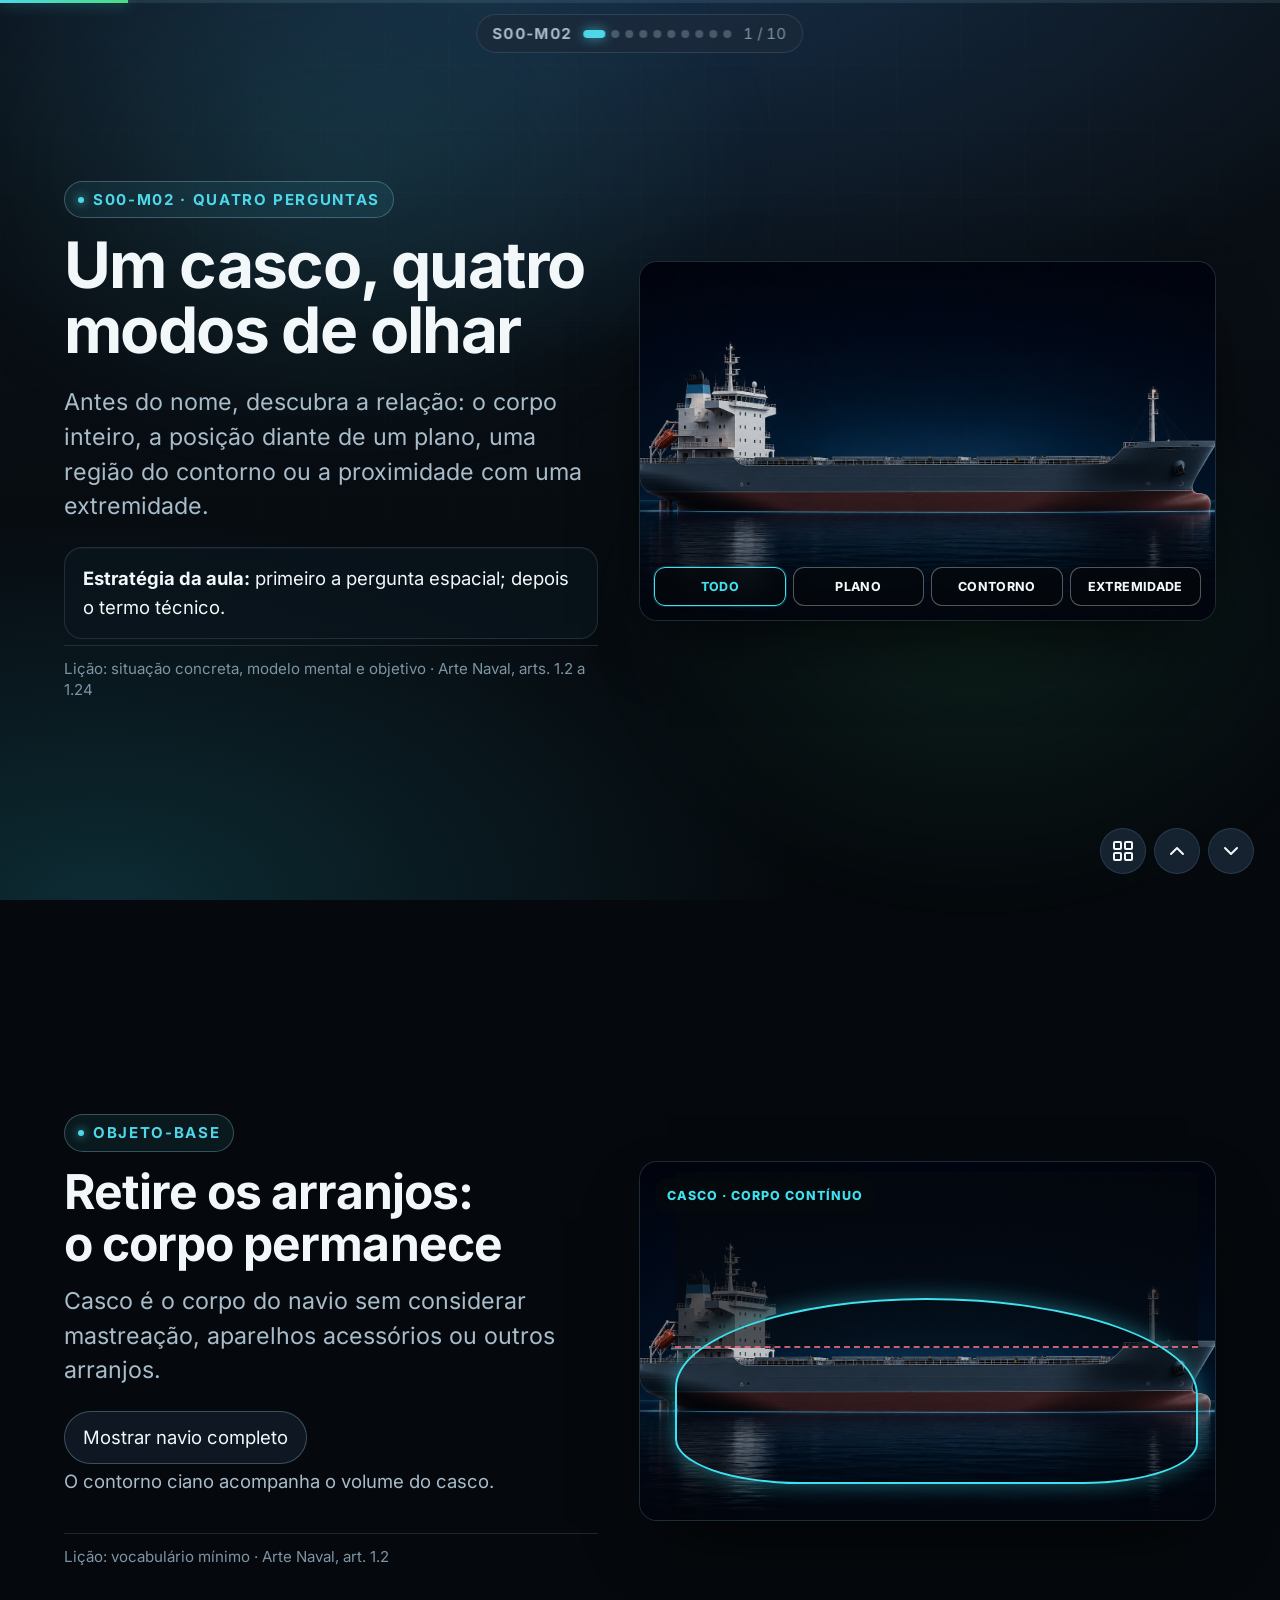
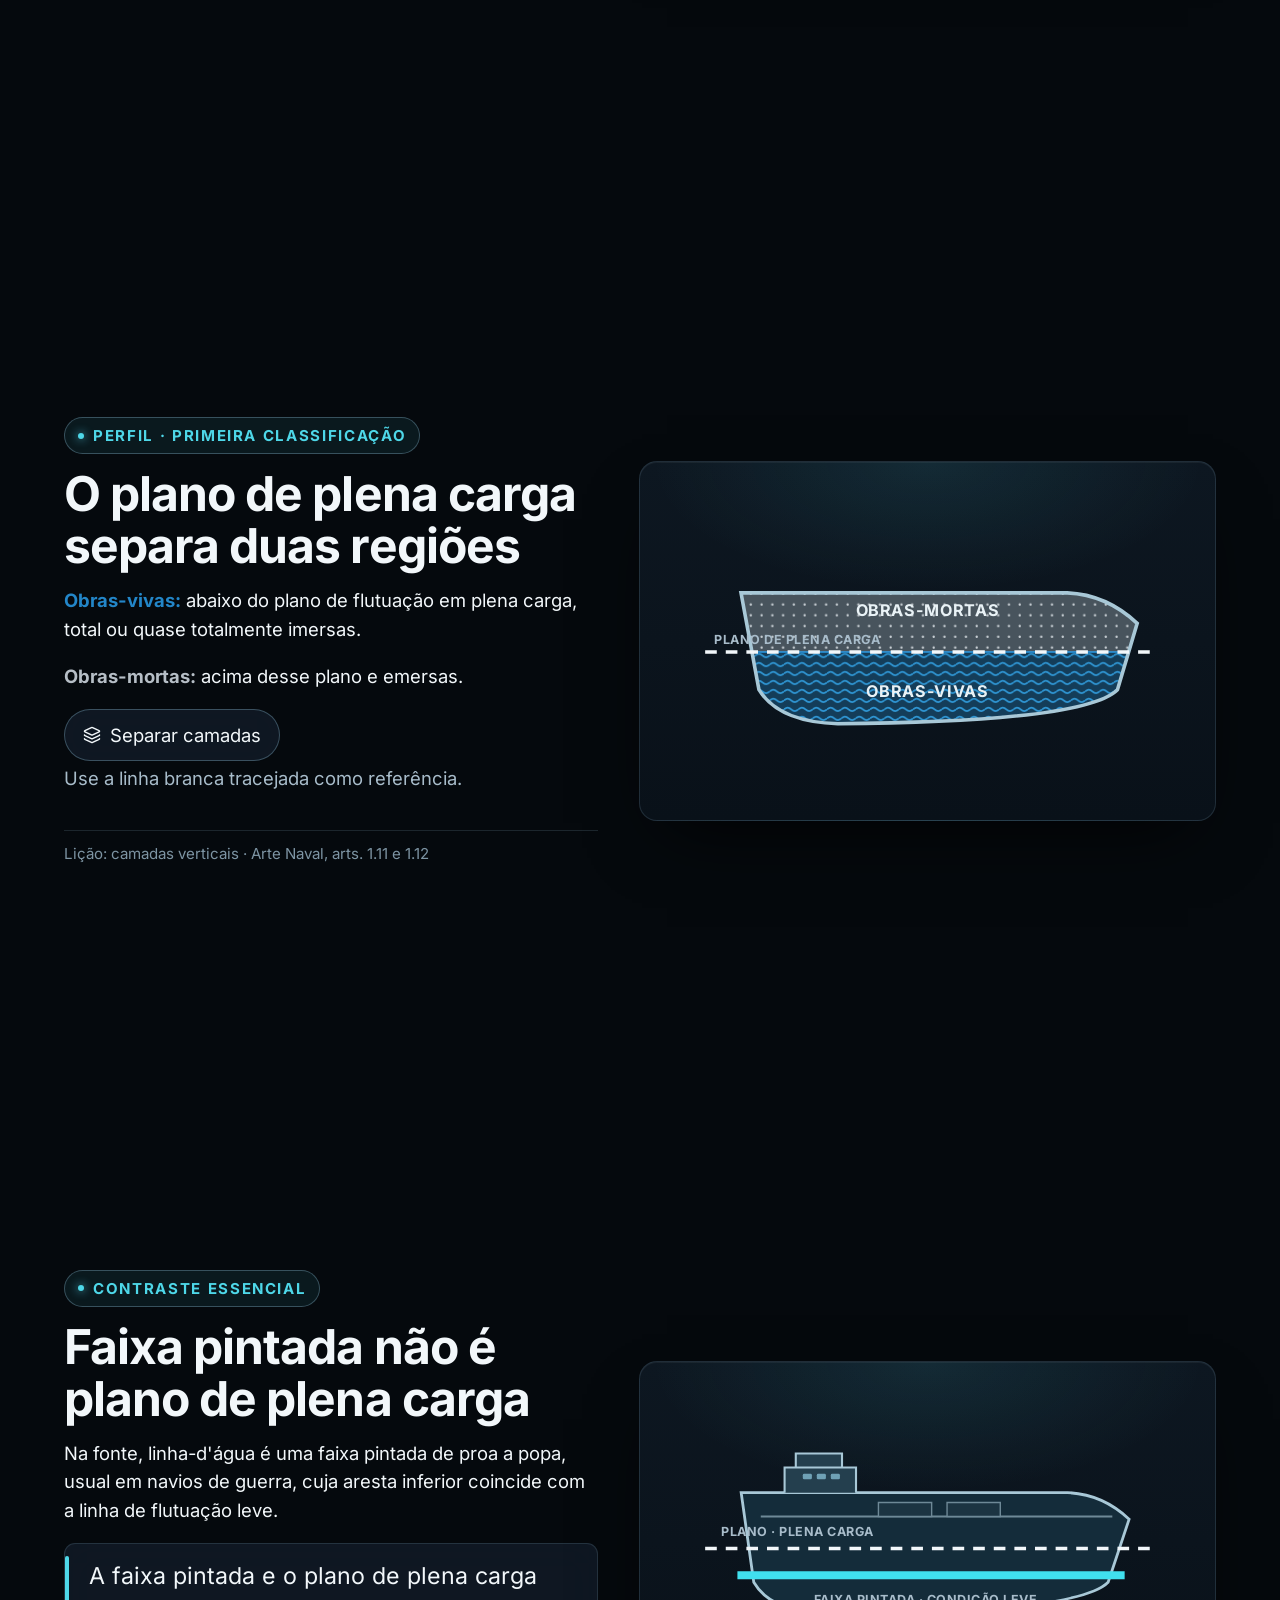
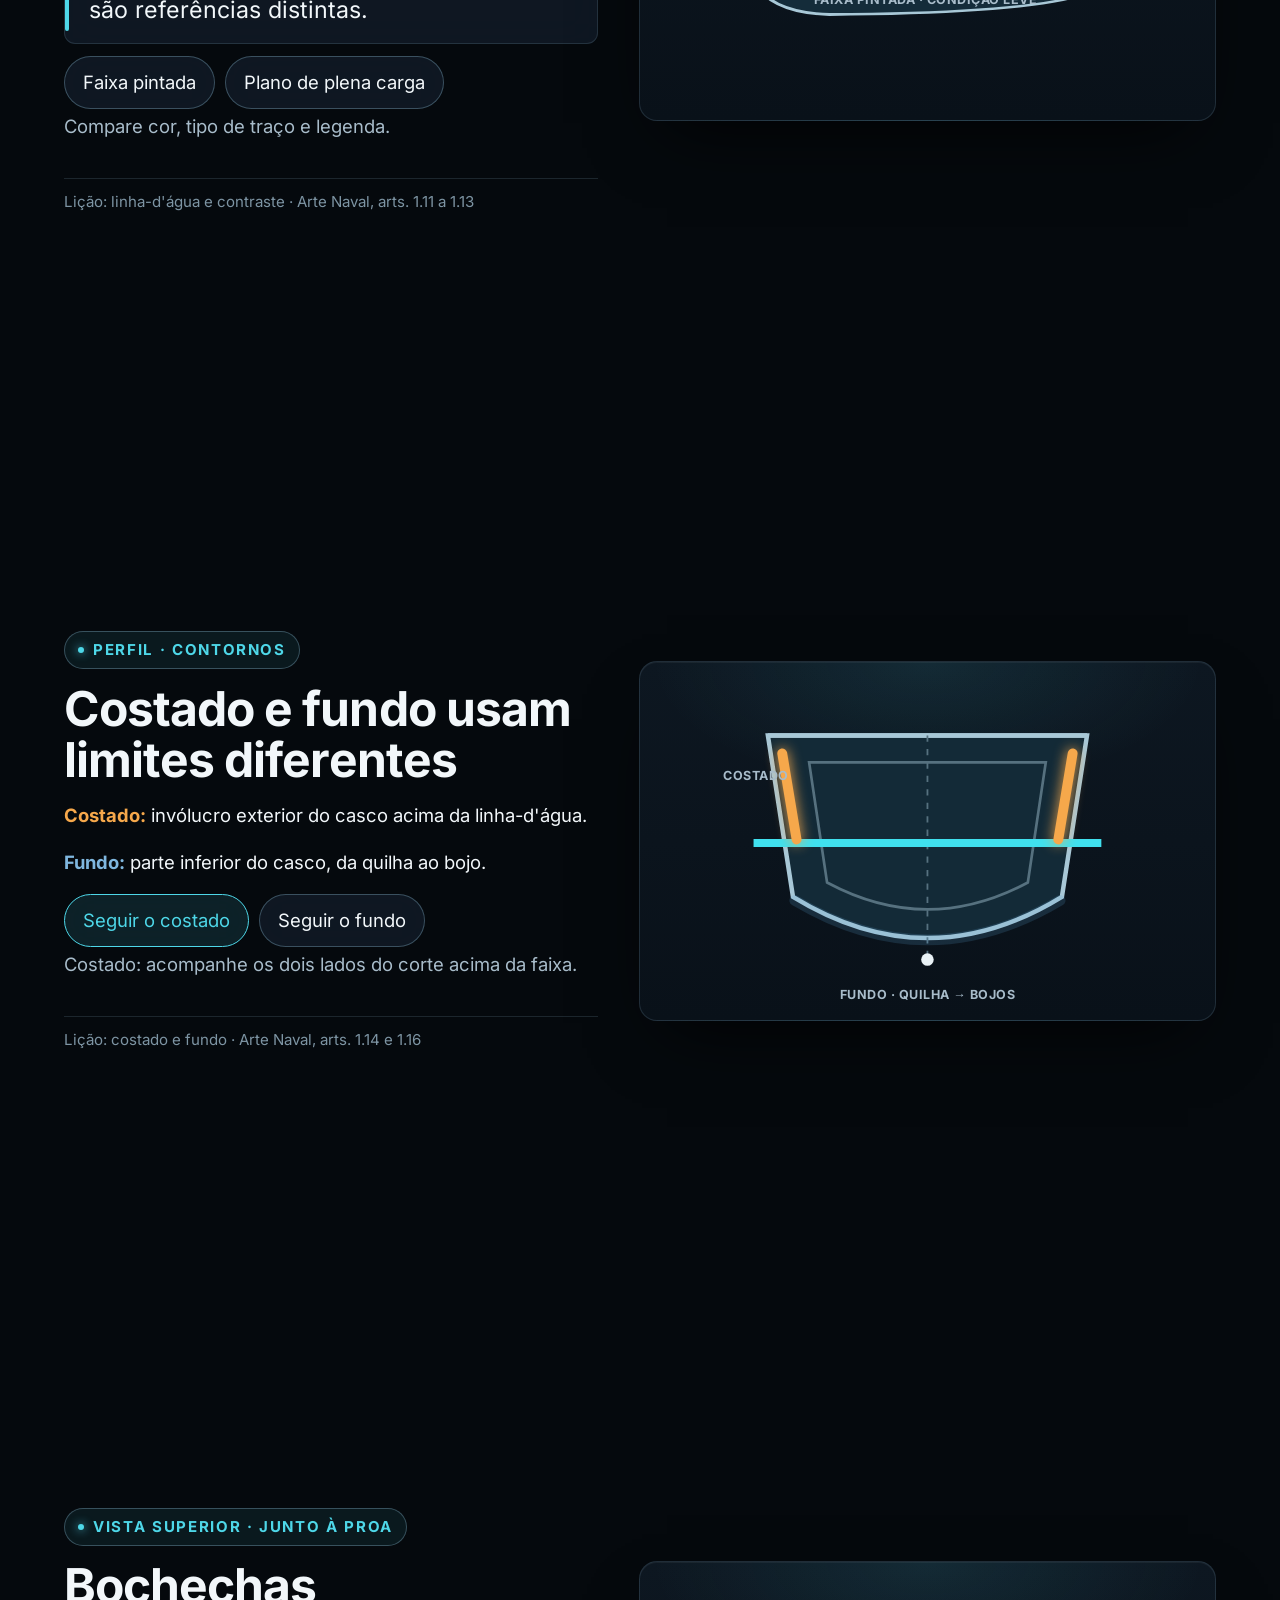
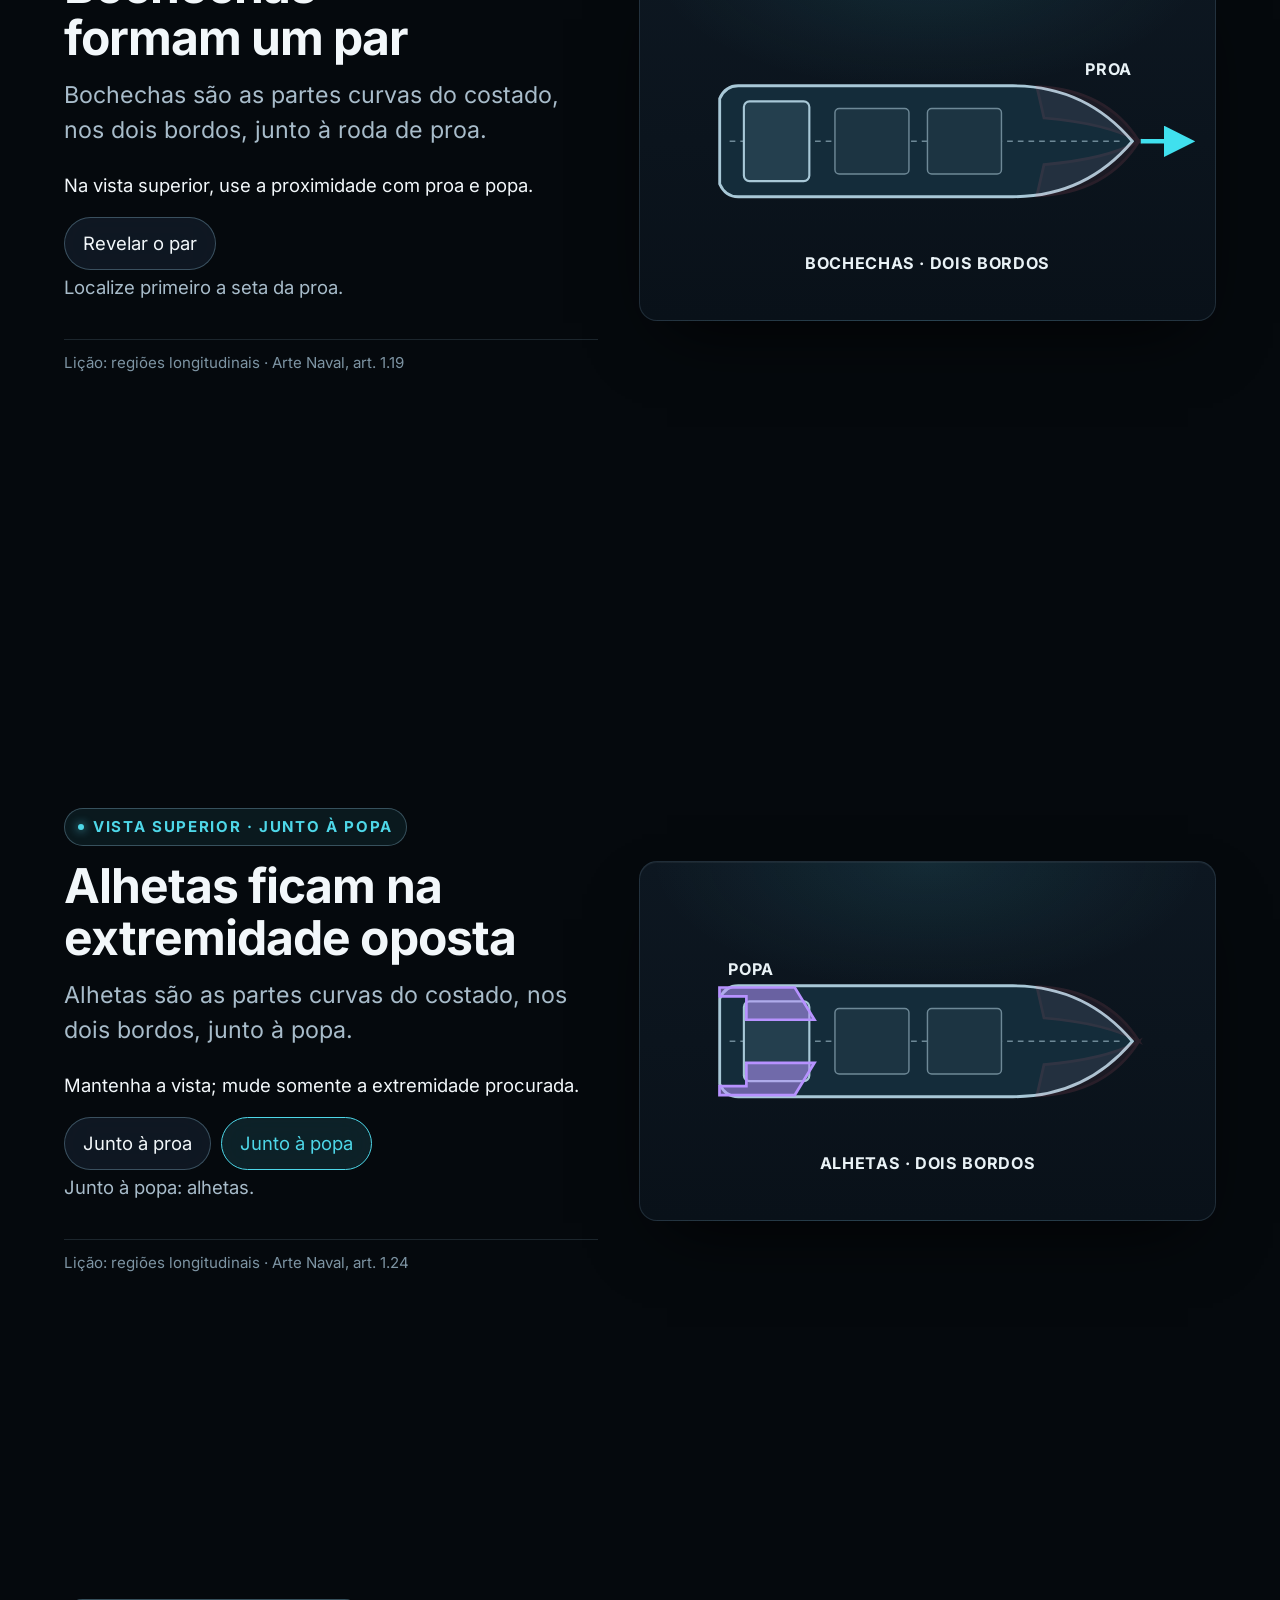
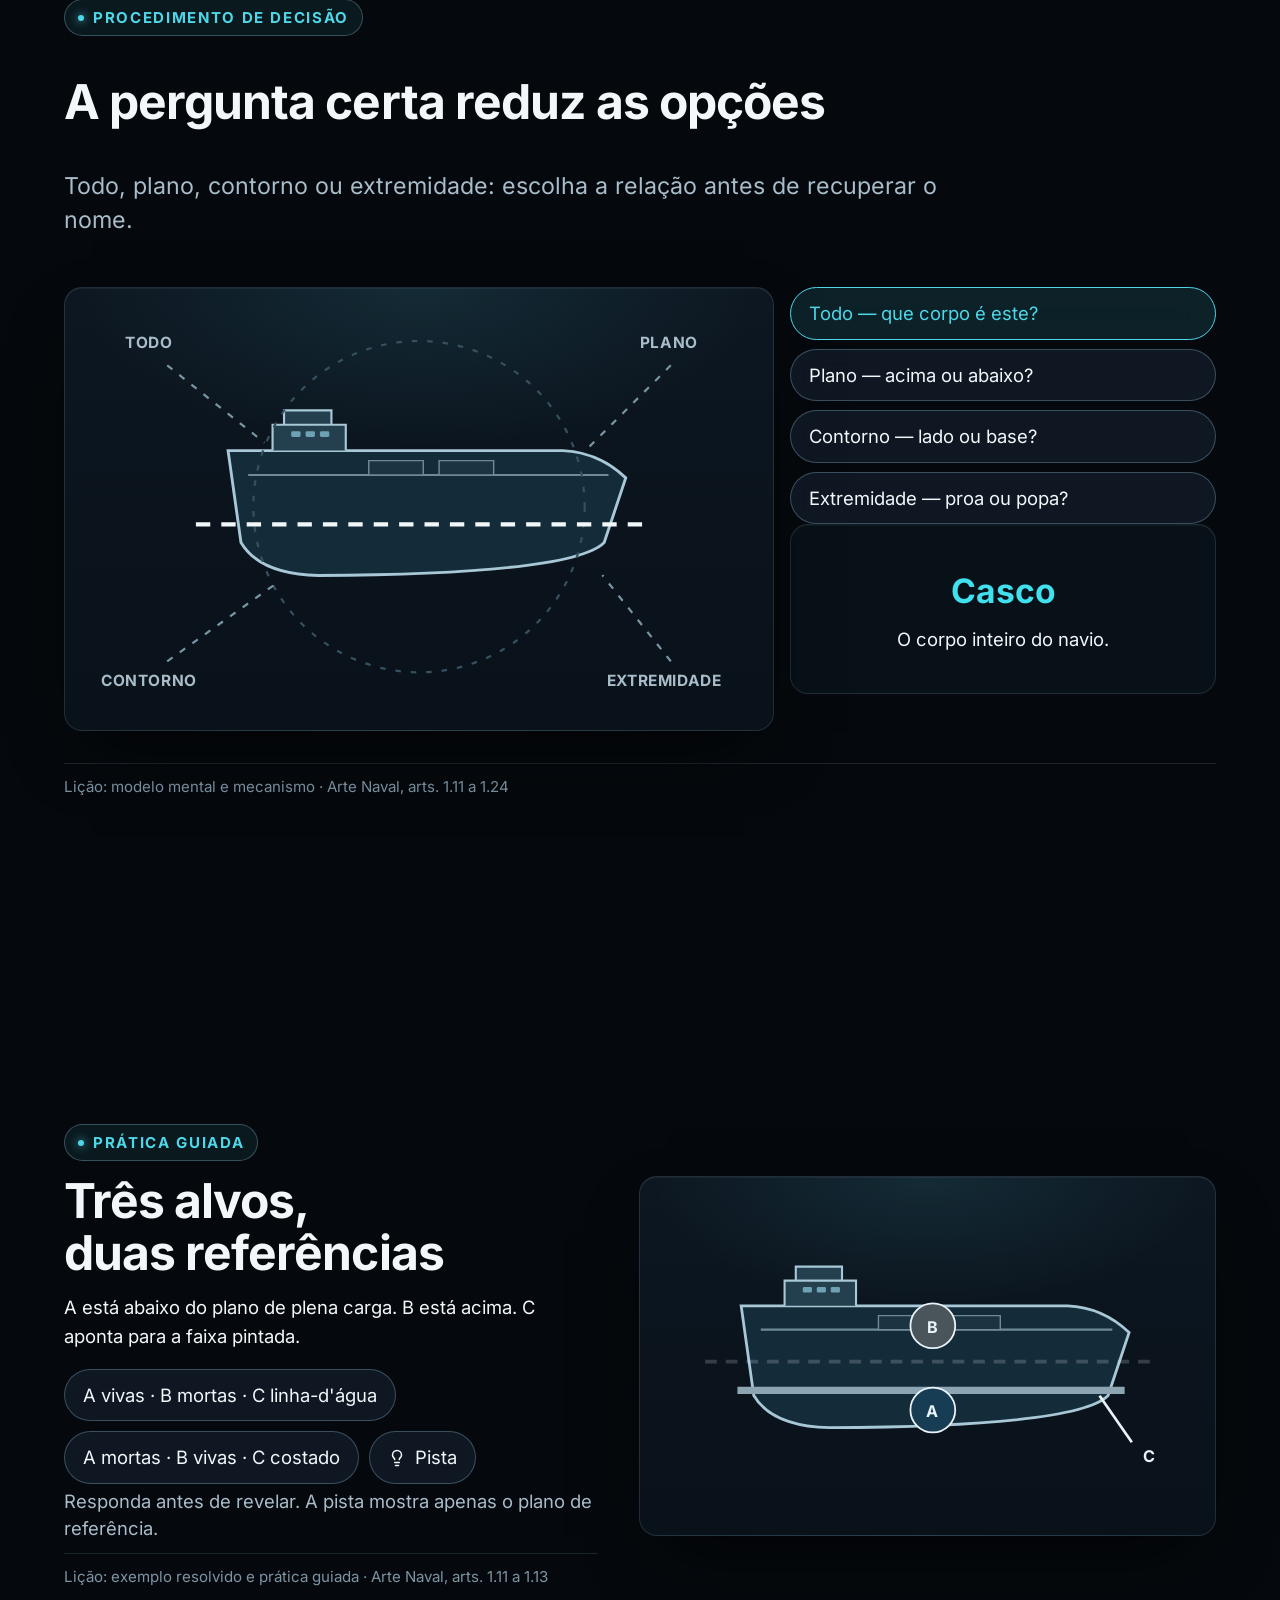
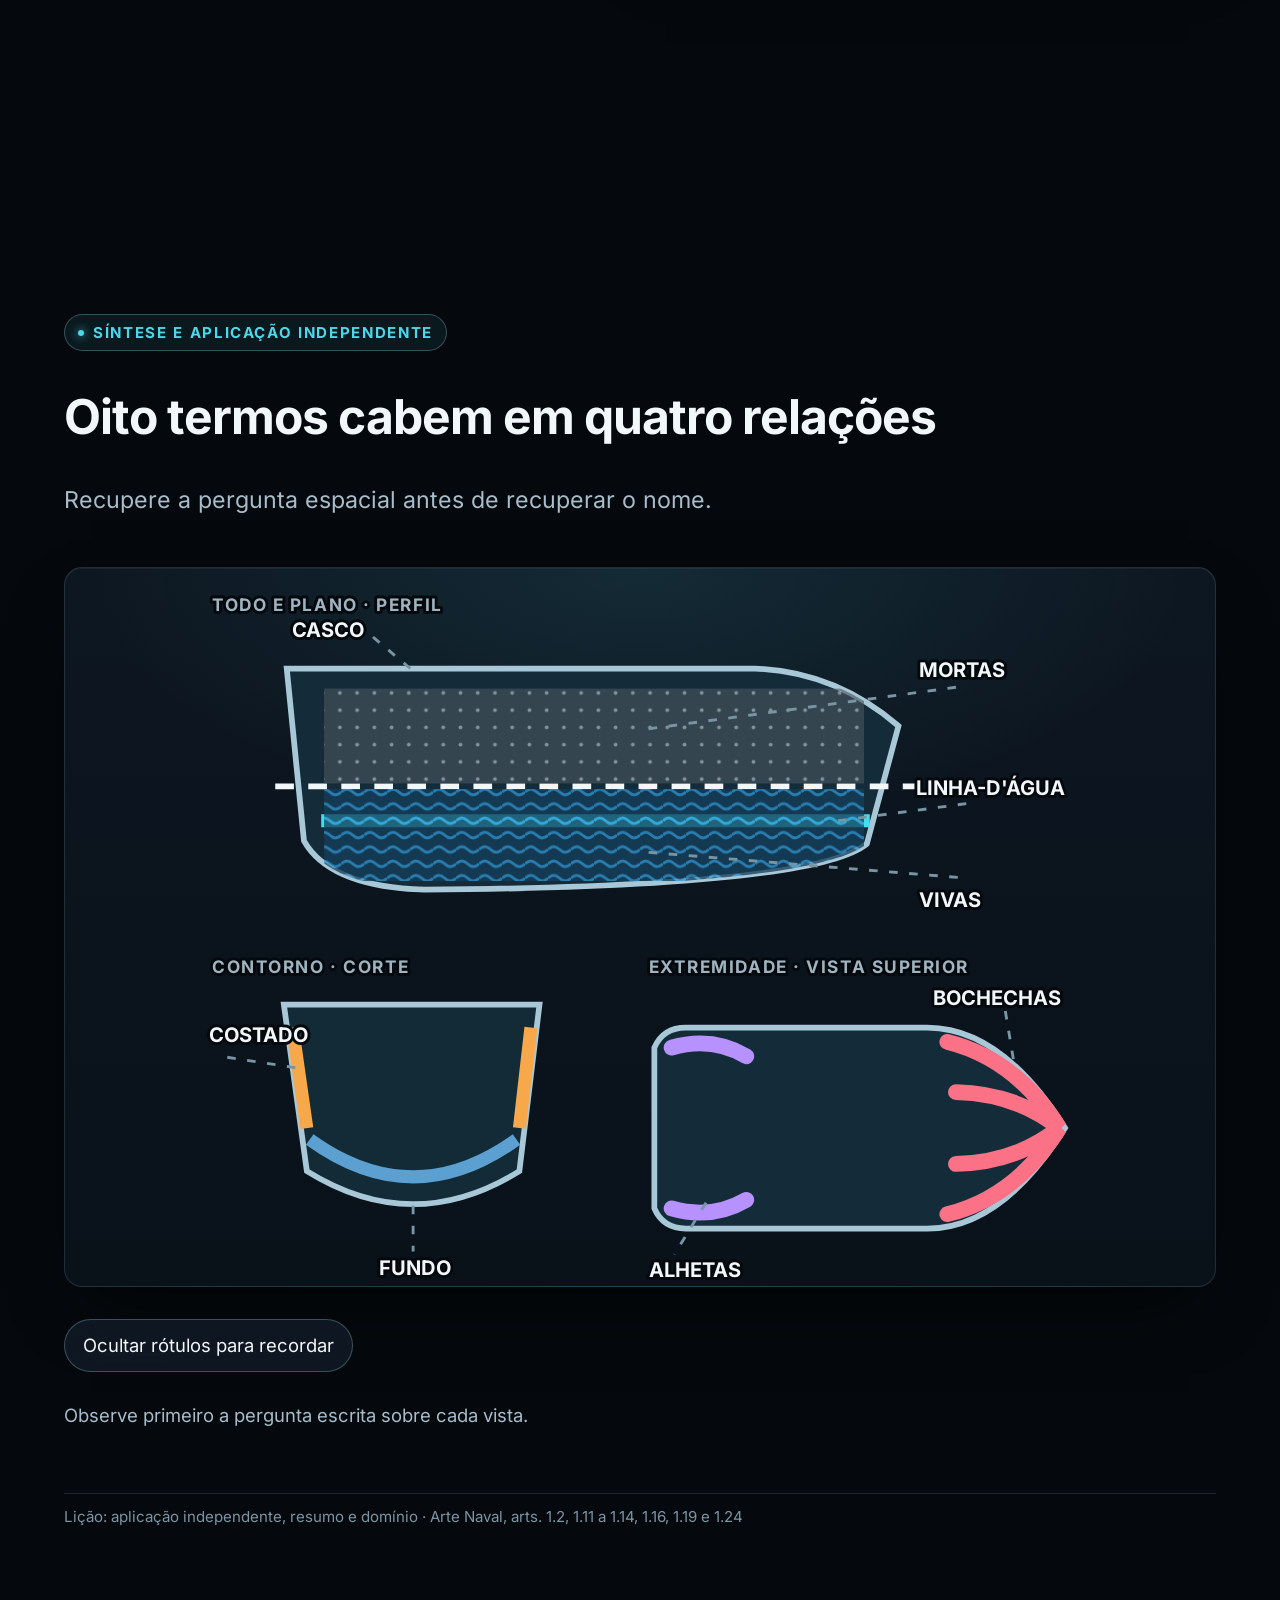
==== commit 5e26e21e: "publish: S00-M01, S00-M02 (ysd_pratico@ac873d58abc9)" ====
--- a/S00-M02/index.html
+++ b/S00-M02/index.html
@@ -56,6 +56,28 @@
     .label-grid { display: grid; grid-template-columns: repeat(4,minmax(0,1fr)); gap: 10px; margin-top: 16px; }
     .label-chip { padding: 10px; border: 1px solid var(--glass-line); border-radius: 12px; text-align: center; color: var(--muted); }
     .fine-note { color: var(--faint); font-size: var(--step--1); line-height: 1.5; }
+    .photo-stage { background: #071019; }
+    .ship-photo { position: absolute; inset: 0; width: 100%; height: 100%; object-fit: cover; object-position: center; }
+    .photo-stage::after { content: ""; position: absolute; inset: 0; pointer-events: none; background: linear-gradient(180deg, rgba(5,9,13,.06), rgba(5,9,13,.34)); }
+    .lens-rail { position: absolute; z-index: 2; left: 14px; right: 14px; bottom: 14px; display: grid; grid-template-columns: repeat(4,minmax(0,1fr)); gap: 7px; }
+    .lens-chip { min-width: 0; padding: 9px 6px; border-radius: 11px; border: 1px solid rgba(255,255,255,.32); background: rgba(5,9,13,.76); color: var(--text); text-align: center; font-size: .78rem; font-weight: 750; letter-spacing: .03em; backdrop-filter: blur(8px); }
+    .lens-chip.active { border-color: var(--stripe); color: var(--stripe); box-shadow: 0 0 0 1px rgba(64,224,238,.2); }
+    .photo-callout { position: absolute; z-index: 2; border: 2px solid var(--stripe); border-radius: 48% 48% 44% 44%; pointer-events: none; box-shadow: 0 0 22px rgba(64,224,238,.42); }
+    .photo-callout.hull-volume { left: 6%; right: 3%; top: 38%; bottom: 10%; border-radius: 48% 52% 22% 24%; }
+    .photo-accessories { position: absolute; z-index: 2; left: 6%; right: 3%; top: 3%; bottom: 48%; background: rgba(5,9,13,.62); border-bottom: 2px dashed rgba(251,113,133,.8); transition: opacity .25s var(--ease); }
+    .photo-stage.complete .photo-accessories { opacity: 0; }
+    .photo-label { position: absolute; z-index: 3; left: 16px; top: 16px; padding: 8px 11px; border-radius: 10px; background: rgba(5,9,13,.78); color: var(--stripe); font-size: .78rem; font-weight: 800; letter-spacing: .08em; }
+    .focus-shape { opacity: .18; transition: opacity .22s var(--ease), filter .22s var(--ease); }
+    .focus-shape.active { opacity: 1; filter: drop-shadow(0 0 7px currentColor); }
+    .lens-layout { display: grid; grid-template-columns: minmax(0,1.25fr) minmax(250px,.75fr); gap: 16px; align-items: stretch; }
+    .lens-menu { display: grid; gap: 9px; }
+    .lens-answer { display: grid; place-items: center; min-height: 170px; padding: 18px; text-align: center; }
+    .lens-answer strong { display: block; color: var(--stripe); font-size: var(--step-2); margin-bottom: 8px; }
+    .map-stage { min-height: 400px; }
+    .map-label { fill: #f2f7fa; font: 700 14px Inter,sans-serif; paint-order: stroke; stroke: #05090d; stroke-width: 4px; stroke-linejoin: round; }
+    .map-label.group { fill: #9fb4c0; font-size: 12px; letter-spacing: .09em; }
+    .labels-off .map-label.term, .labels-off .label-guide { opacity: 0; }
+    .label-guide { transition: opacity .2s var(--ease); }
     /* @MIRA:RESPONSIVE:START */
     @media (max-width: 860px) {
       .deck-title { font-size: var(--step-3); }
@@ -63,11 +85,17 @@
       .decision .arrow { transform: rotate(90deg); justify-self: center; }
       .label-grid { grid-template-columns: repeat(2,minmax(0,1fr)); }
       .stage { min-height: 310px; }
+      .photo-stage { aspect-ratio: 16 / 9; min-height: 0; }
+      .lens-layout { grid-template-columns: 1fr; }
+      .map-stage { min-height: 420px; }
     }
     @media (max-width: 480px) {
       .technical-card { padding: 13px 14px; }
       .label-grid { gap: 7px; }
       .label-chip { padding: 8px 5px; font-size: .78rem; }
+      .lens-rail { left: 8px; right: 8px; bottom: 8px; gap: 4px; }
+      .lens-chip { padding: 7px 2px; font-size: .65rem; }
+      .map-stage { min-height: 390px; }
     }
     @media (prefers-reduced-motion: reduce) {
       .layer-group, .reference-group { transition: none !important; }
@@ -90,9 +118,17 @@
       </pattern>
       <symbol id="sideHull" viewBox="0 0 640 300">
         <path class="ship-shell" d="M54 78 H520 Q570 80 608 116 L578 206 Q535 250 180 252 Q98 250 72 206 Z"></path>
+        <path d="M116 78 V42 H218 V78 M132 42 V22 H198 V42" fill="#243f4e" stroke="#a8c8d7" stroke-width="3"></path>
+        <g fill="#6fa1b5"><rect x="142" y="51" width="13" height="8" rx="2"></rect><rect x="162" y="51" width="13" height="8" rx="2"></rect><rect x="182" y="51" width="13" height="8" rx="2"></rect></g>
+        <line x1="82" y1="112" x2="584" y2="112" stroke="#6e8997" stroke-width="3"></line>
+        <path d="M250 92 H326 V112 H250 Z M348 92 H424 V112 H348 Z" fill="#1c3442" stroke="#6e8997" stroke-width="2"></path>
       </symbol>
       <symbol id="topHullM02" viewBox="0 0 640 300">
         <path class="ship-shell" d="M54 72 H440 Q542 72 608 150 Q542 228 440 228 H54 Q36 228 28 210 V90 Q36 72 54 72 Z"></path>
+        <line x1="42" y1="150" x2="592" y2="150" stroke="#6e8997" stroke-width="2" stroke-dasharray="8 7"></line>
+        <rect x="62" y="94" width="92" height="112" rx="8" fill="#243f4e" stroke="#a8c8d7" stroke-width="3"></rect>
+        <rect x="190" y="104" width="104" height="92" rx="6" fill="#1c3442" stroke="#6e8997" stroke-width="2"></rect>
+        <rect x="320" y="104" width="104" height="92" rx="6" fill="#1c3442" stroke="#6e8997" stroke-width="2"></rect>
       </symbol>
       <marker id="arrowForward" viewBox="0 0 12 12" refX="9" refY="6" markerWidth="7" markerHeight="7" orient="auto">
         <path d="M0 0 L12 6 L0 12 Z" fill="#40e0ee"></path>
@@ -114,32 +150,20 @@
   <div class="map" id="slideMap" role="dialog" aria-modal="true" aria-label="Mapa dos slides"><ol></ol></div>
 
   <main>
-    <section class="slide" id="slide-1" data-slide-id="SLIDE-S00-M02-01" data-source-refs="DPC-ARTE-NAVAL-CAP1-2005#arts-1.11-1.24">
-      <div class="content grid-2">
-        <div>
-          <p class="eyebrow" data-reveal="1">S00-M02 · Situação concreta</p>
-          <h1 class="deck-title" data-reveal="1">Regiões e partes externas do casco</h1>
-          <p class="lead claim" data-claim-id="CLM-S00-M02-010" data-reveal="2">“Ali na lateral” não basta. Primeiro escolha a vista; depois aplique a relação espacial adequada.</p>
-          <div class="view-tabs" data-select-group id="viewIntro" data-reveal="3" role="group" aria-label="Escolha de vista">
-            <button class="action active" type="button" data-value="profile">Perfil</button>
-            <button class="action" type="button" data-value="top">Vista superior</button>
-          </div>
-          <p class="feedback" id="viewIntroFeedback" aria-live="polite">O perfil ajuda a comparar altura em relação à água.</p>
-          <p class="source-line" data-reveal="4">Lição: situação concreta e modelo mental · Arte Naval, arts. 1.11 a 1.24</p>
-        </div>
-        <div class="stage" data-reveal="2" role="img" aria-label="Dois cartões mostram o mesmo casco em perfil e em vista superior; cada vista responde a uma pergunta espacial diferente.">
-          <svg viewBox="0 0 640 400">
-            <g id="introProfile">
-              <use href="#sideHull" x="76" y="40" width="488" height="230"></use>
-              <line x1="70" y1="204" x2="578" y2="204" class="guide"></line>
-              <text x="320" y="312" text-anchor="middle" class="callout">PERFIL · acima ou abaixo?</text>
-            </g>
-            <g id="introTop" opacity="0">
-              <use href="#topHullM02" x="76" y="40" width="488" height="230"></use>
-              <line x1="540" y1="164" x2="596" y2="164" stroke="#40e0ee" stroke-width="4" marker-end="url(#arrowForward)"></line>
-              <text x="320" y="312" text-anchor="middle" class="callout">VISTA SUPERIOR · proa ou popa?</text>
-            </g>
-          </svg>
+    <section class="slide" id="slide-1" data-slide-id="SLIDE-S00-M02-01" data-source-refs="DPC-ARTE-NAVAL-CAP1-2005#arts-1.2-1.24">
+      <div class="content grid-2">
+        <div>
+          <p class="eyebrow" data-reveal="1">S00-M02 · Quatro perguntas</p>
+          <h1 class="deck-title" data-reveal="1">Um casco, quatro modos de olhar</h1>
+          <p class="lead claim" data-claim-id="CLM-S00-M02-010" data-reveal="2">Antes do nome, descubra a relação: o corpo inteiro, a posição diante de um plano, uma região do contorno ou a proximidade com uma extremidade.</p>
+          <div class="technical-card" data-reveal="3"><strong>Estratégia da aula:</strong> primeiro a pergunta espacial; depois o termo técnico.</div>
+          <p class="source-line" data-reveal="4">Lição: situação concreta, modelo mental e objetivo · Arte Naval, arts. 1.2 a 1.24</p>
+        </div>
+        <div class="stage photo-stage" data-reveal="2" role="img" aria-label="Navio mercante completo visto de perfil. Quatro lentes indicam as perguntas corpo inteiro, plano, contorno e extremidade.">
+          <img class="ship-photo" src="assets/ship-profile-v2.png" alt="Navio mercante moderno visto de perfil, com casco completo, arranjos superiores e proa claramente reconhecíveis.">
+          <div class="lens-rail" aria-hidden="true">
+            <span class="lens-chip active">TODO</span><span class="lens-chip">PLANO</span><span class="lens-chip">CONTORNO</span><span class="lens-chip">EXTREMIDADE</span>
+          </div>
         </div>
       </div>
     </section>
@@ -148,21 +172,17 @@
       <div class="content grid-2">
         <div>
           <p class="eyebrow" data-reveal="1">Objeto-base</p>
-          <h2 data-reveal="1">Comece pelo casco</h2>
+          <h2 data-reveal="1">Retire os arranjos: o corpo permanece</h2>
           <p class="lead claim" data-claim-id="CLM-S00-M02-001" data-reveal="2">Casco é o corpo do navio sem considerar mastreação, aparelhos acessórios ou outros arranjos.</p>
-          <div class="technical-card" style="--tone:var(--stripe)" data-reveal="3"><strong>Incluído:</strong> corpo do navio.<br><strong>Fora da definição-base:</strong> arranjos representados acima dele.</div>
+          <div class="button-row" data-reveal="3"><button class="action" id="toggleHull" type="button">Mostrar navio completo</button></div>
+          <p class="feedback" id="hullFeedback" aria-live="polite">O contorno ciano acompanha o volume do casco.</p>
           <p class="source-line" data-reveal="4">Lição: vocabulário mínimo · Arte Naval, art. 1.2</p>
         </div>
-        <div class="stage" data-reveal="2" role="img" aria-label="Perfil do casco destacado; mastros e acessórios aparecem esmaecidos para mostrar que não entram na definição-base.">
-          <svg viewBox="0 0 640 400">
-            <use href="#sideHull" x="72" y="88" width="500" height="234"></use>
-            <g opacity=".24" stroke="#d5e6ed" stroke-width="5" fill="none">
-              <line x1="300" y1="146" x2="300" y2="66"></line><line x1="300" y1="82" x2="370" y2="118"></line>
-              <rect x="392" y="108" width="78" height="42" rx="8"></rect>
-            </g>
-            <path d="M258 46 L492 164" stroke="#fb7185" stroke-width="4" stroke-dasharray="10 8"></path>
-            <text x="320" y="348" text-anchor="middle" class="callout">CASCO · o corpo destacado</text>
-          </svg>
+        <div class="stage photo-stage" id="hullPhotoStage" data-reveal="2" role="img" aria-label="O navio real aparece com os arranjos superiores atenuados e o volume inteiro do casco contornado em ciano.">
+          <img class="ship-photo" src="assets/ship-profile-v2.png" alt="Navio mercante visto de perfil para identificação do corpo do casco.">
+          <div class="photo-accessories" aria-hidden="true"></div>
+          <div class="photo-callout hull-volume" aria-hidden="true"></div>
+          <span class="photo-label">CASCO · CORPO CONTÍNUO</span>
         </div>
       </div>
     </section>
@@ -226,18 +246,25 @@
           <h2 data-reveal="1">Costado e fundo usam limites diferentes</h2>
           <p class="claim" data-claim-id="CLM-S00-M02-005" data-reveal="2"><strong style="color:var(--costado)">Costado:</strong> invólucro exterior do casco acima da linha-d'água.</p>
           <p class="claim" data-claim-id="CLM-S00-M02-006" data-reveal="2"><strong style="color:#7fb7df">Fundo:</strong> parte inferior do casco, da quilha ao bojo.</p>
-          <div class="technical-card" data-reveal="3">A relação com a água e a região geométrica do casco não são a mesma classificação.</div>
+          <div class="button-row" data-select-group id="contourFocus" data-reveal="3" role="group" aria-label="Escolha de contorno">
+            <button class="action active" type="button" data-value="costado">Seguir o costado</button>
+            <button class="action" type="button" data-value="fundo">Seguir o fundo</button>
+          </div>
+          <p class="feedback" id="contourFeedback" aria-live="polite">Costado: acompanhe os dois lados do corte acima da faixa.</p>
           <p class="source-line" data-reveal="4">Lição: costado e fundo · Arte Naval, arts. 1.14 e 1.16</p>
         </div>
-        <div class="stage" data-reveal="2" role="img" aria-label="Corte transversal esquemático; chaves âmbar marcam os costados laterais e arco azul marca o fundo entre quilha e bojo.">
+        <div class="stage" id="contourStage" data-reveal="2" role="img" aria-label="Corte transversal reconhecível de meia-nau; laterais âmbar são os costados e arco azul marca o fundo entre quilha e bojos.">
           <svg viewBox="0 0 640 400">
-            <path d="M150 92 L180 264 Q320 346 460 264 L490 92" fill="#132a37" stroke="#a8c8d7" stroke-width="5"></path>
+            <path d="M142 82 H498 L470 262 Q320 354 170 262 Z" fill="#132a37" stroke="#a8c8d7" stroke-width="5"></path>
+            <line x1="142" y1="82" x2="498" y2="82" stroke="#a8c8d7" stroke-width="5"></line>
+            <path d="M188 112 H452 L432 246 Q320 306 208 246 Z" fill="none" stroke="#56717f" stroke-width="3"></path>
+            <line x1="320" y1="82" x2="320" y2="332" stroke="#56717f" stroke-width="2" stroke-dasharray="7 8"></line>
             <line x1="126" y1="202" x2="514" y2="202" class="water-stripe"></line>
-            <path d="M178 198 L166 112 M462 198 L474 112" fill="none" stroke="#f6a84b" stroke-width="10" stroke-linecap="round"></path>
-            <path d="M182 268 Q320 340 458 268" fill="none" stroke="#5ba0d0" stroke-width="12" stroke-linecap="round"></path>
+            <g id="costadoShape" class="focus-shape active" style="color:var(--costado)"><path d="M174 198 L158 102 M466 198 L482 102" fill="none" stroke="#f6a84b" stroke-width="11" stroke-linecap="round"></path></g>
+            <g id="bottomShape" class="focus-shape" style="color:#5ba0d0"><path d="M172 266 Q320 354 468 266" fill="none" stroke="#5ba0d0" stroke-width="12" stroke-linecap="round"></path></g>
             <circle cx="320" cy="332" r="7" fill="#e9f2f6"></circle>
-            <text x="110" y="138" class="callout" fill="#f6a84b">COSTADO</text>
-            <text x="320" y="374" text-anchor="middle" class="callout" fill="#7fb7df">FUNDO · QUILHA AO BOJO</text>
+            <text x="92" y="132" class="callout small" fill="#f6a84b">COSTADO</text>
+            <text x="320" y="376" text-anchor="middle" class="callout small" fill="#7fb7df">FUNDO · QUILHA → BOJOS</text>
           </svg>
         </div>
       </div>
@@ -304,18 +331,30 @@
     <section class="slide" id="slide-8" data-slide-id="SLIDE-S00-M02-08" data-source-refs="DPC-ARTE-NAVAL-CAP1-2005#arts-1.11-1.24">
       <div class="content">
         <p class="eyebrow" data-reveal="1">Procedimento de decisão</p>
-        <h2 data-reveal="1">Escolha a vista antes de escolher o rótulo</h2>
-        <p class="lead claim" data-claim-id="CLM-S00-M02-010" data-reveal="2">Perfil para relação com a água; vista superior para proximidade com proa ou popa.</p>
-        <p class="rule claim" data-claim-id="CLM-S00-M02-009" data-reveal="2">No perfil, confirme ainda se o alvo é uma região ou a faixa pintada.</p>
-        <div class="decision" data-reveal="3">
-          <div class="technical-card view-tab" style="--tone:var(--live)"><strong>Perfil</strong><br>Obras-vivas · obras-mortas · linha-d'água · costado · fundo</div>
-          <span class="arrow" aria-hidden="true">↔</span>
-          <div class="technical-card view-tab" style="--tone:var(--cheek)"><strong>Vista superior</strong><br>Bochechas junto à proa · alhetas junto à popa</div>
-        </div>
-        <div data-question data-reveal="4">
-          <p><strong>Para localizar bochechas, qual vista ajuda diretamente?</strong></p>
-          <div class="button-row"><button class="action" type="button" data-choice="wrong" data-message="O perfil ajuda na relação vertical. Para proximidade com proa e popa, prefira a vista superior.">Perfil</button><button class="action" type="button" data-choice="correct" data-message="Correto. A vista superior deixa visível a proximidade das curvas com proa e popa.">Vista superior</button></div>
-          <p class="feedback" data-feedback>Escolha a vista antes de procurar o nome.</p>
+        <h2 data-reveal="1">A pergunta certa reduz as opções</h2>
+        <p class="lead claim" data-claim-id="CLM-S00-M02-010" data-reveal="2">Todo, plano, contorno ou extremidade: escolha a relação antes de recuperar o nome.</p>
+        <p class="sr-only claim" data-claim-id="CLM-S00-M02-009">A faixa pintada e o plano de plena carga são referências distintas.</p>
+        <div class="lens-layout" data-reveal="3">
+          <div class="stage" role="img" aria-label="Navio central com quatro lentes ao redor: corpo inteiro, plano de plena carga, contorno e extremidade.">
+            <svg viewBox="0 0 640 400">
+              <use href="#sideHull" x="112" y="96" width="416" height="196"></use>
+              <circle cx="320" cy="198" r="150" fill="none" stroke="#35505f" stroke-width="2" stroke-dasharray="5 9"></circle>
+              <line x1="92" y1="70" x2="180" y2="140" class="guide"></line><text x="54" y="54" class="callout small">TODO</text>
+              <line x1="548" y1="70" x2="470" y2="148" class="guide"></line><text x="520" y="54" class="callout small">PLANO</text>
+              <line x1="92" y1="338" x2="190" y2="268" class="guide"></line><text x="32" y="360" class="callout small">CONTORNO</text>
+              <line x1="548" y1="338" x2="486" y2="260" class="guide"></line><text x="490" y="360" class="callout small">EXTREMIDADE</text>
+              <line x1="118" y1="214" x2="526" y2="214" class="load-plane"></line>
+            </svg>
+          </div>
+          <div>
+            <div class="lens-menu" data-select-group id="decisionLens" role="group" aria-label="Escolher pergunta espacial">
+              <button class="action active" type="button" data-value="todo">Todo — que corpo é este?</button>
+              <button class="action" type="button" data-value="plano">Plano — acima ou abaixo?</button>
+              <button class="action" type="button" data-value="contorno">Contorno — lado ou base?</button>
+              <button class="action" type="button" data-value="extremidade">Extremidade — proa ou popa?</button>
+            </div>
+            <div class="technical-card lens-answer" id="lensAnswer" aria-live="polite"><div><strong>Casco</strong>O corpo inteiro do navio.</div></div>
+          </div>
         </div>
         <p class="source-line" data-reveal="4">Lição: modelo mental e mecanismo · Arte Naval, arts. 1.11 a 1.24</p>
       </div>
@@ -354,21 +393,40 @@
     <section class="slide" id="slide-10" data-slide-id="SLIDE-S00-M02-10" data-source-refs="DPC-ARTE-NAVAL-CAP1-2005#arts-1.2-1.24">
       <div class="content">
         <p class="eyebrow" data-reveal="1">Síntese e aplicação independente</p>
-        <h2 data-reveal="1">Reconstrua as relações, não a posição das cores</h2>
-        <p class="lead claim" data-claim-id="CLM-S00-M02-010" data-reveal="2">Em figura inédita, escolha a vista adequada e depois aplique cada referência.</p>
-        <div class="label-grid" data-reveal="3" aria-label="Oito termos da aula">
-          <span class="label-chip claim" data-claim-id="CLM-S00-M02-001">Casco</span>
-          <span class="label-chip claim" data-claim-id="CLM-S00-M02-002">Obras-vivas</span>
-          <span class="label-chip claim" data-claim-id="CLM-S00-M02-003">Obras-mortas</span>
-          <span class="label-chip claim" data-claim-id="CLM-S00-M02-004">Linha-d'água</span>
-          <span class="label-chip claim" data-claim-id="CLM-S00-M02-005">Costado</span>
-          <span class="label-chip claim" data-claim-id="CLM-S00-M02-006">Fundo</span>
-          <span class="label-chip claim" data-claim-id="CLM-S00-M02-007">Bochechas</span>
-          <span class="label-chip claim" data-claim-id="CLM-S00-M02-008">Alhetas</span>
-        </div>
-        <div class="button-row" data-reveal="4"><button class="action" type="button" data-says="Perfil: relação vertical e faixa. Vista superior: bochechas junto à proa e alhetas junto à popa. O deck não registra resultado." data-says-target="#finalM02Feedback">Revelar síntese</button></div>
-        <p class="feedback" id="finalM02Feedback" aria-live="polite">Na sessão real, responda sem pista e declare sua confiança antes do feedback.</p>
-        <p class="fine-note" data-reveal="4">Retenção: nova checagem após pelo menos três dias, em representação visual diferente. Nenhum resultado foi preenchido.</p>
+        <h2 data-reveal="1">Oito termos cabem em quatro relações</h2>
+        <p class="lead claim" data-claim-id="CLM-S00-M02-010" data-reveal="2">Recupere a pergunta espacial antes de recuperar o nome.</p>
+        <div class="stage map-stage" id="finalMap" data-reveal="3" role="img" aria-label="Mapa integrado com perfil, corte transversal e vista superior. Cada termo aponta diretamente para sua região no casco.">
+          <svg viewBox="0 0 640 500">
+            <text x="22" y="30" class="map-label group">TODO E PLANO · PERFIL</text>
+            <path d="M74 70 H400 Q456 72 500 110 L478 192 Q442 222 170 224 Q104 222 86 190 Z" class="ship-shell"></path>
+            <line x1="66" y1="152" x2="514" y2="152" class="load-plane"></line>
+            <line x1="98" y1="176" x2="480" y2="176" class="water-stripe"></line>
+            <rect x="100" y="84" width="376" height="66" fill="url(#dotHatch)" opacity=".62" clip-path="url(#finalProfileClip)"></rect>
+            <rect x="100" y="154" width="376" height="64" fill="url(#waveHatch)" opacity=".76" clip-path="url(#finalProfileClip)"></rect>
+            <defs><clipPath id="finalProfileClip"><path d="M74 70 H400 Q456 72 500 110 L478 192 Q442 222 170 224 Q104 222 86 190 Z"></path></clipPath></defs>
+            <g class="label-guide"><line x1="160" y1="70" x2="134" y2="48" class="guide"></line><text x="78" y="48" class="map-label term claim" data-claim-id="CLM-S00-M02-001">CASCO</text></g>
+            <g class="label-guide"><line x1="326" y1="112" x2="548" y2="82" class="guide"></line><text x="514" y="76" class="map-label term claim" data-claim-id="CLM-S00-M02-003">MORTAS</text></g>
+            <g class="label-guide"><line x1="326" y1="198" x2="548" y2="216" class="guide"></line><text x="514" y="236" class="map-label term claim" data-claim-id="CLM-S00-M02-002">VIVAS</text></g>
+            <g class="label-guide"><line x1="458" y1="176" x2="548" y2="164" class="guide"></line><text x="512" y="158" class="map-label term claim" data-claim-id="CLM-S00-M02-004">LINHA-D'ÁGUA</text></g>
+
+            <text x="22" y="282" class="map-label group">CONTORNO · CORTE</text>
+            <path d="M72 304 H250 L236 420 Q162 466 88 420 Z" fill="#132a37" stroke="#a8c8d7" stroke-width="4"></path>
+            <path d="M90 398 Q162 450 234 398" fill="none" stroke="#5ba0d0" stroke-width="9"></path>
+            <path d="M88 390 L78 320 M236 390 L244 320" fill="none" stroke="#f6a84b" stroke-width="9"></path>
+            <g class="label-guide"><line x1="80" y1="348" x2="28" y2="340" class="guide"></line><text x="20" y="330" class="map-label term claim" data-claim-id="CLM-S00-M02-005">COSTADO</text></g>
+            <g class="label-guide"><line x1="162" y1="444" x2="162" y2="476" class="guide"></line><text x="138" y="492" class="map-label term claim" data-claim-id="CLM-S00-M02-006">FUNDO</text></g>
+
+            <text x="326" y="282" class="map-label group">EXTREMIDADE · VISTA SUPERIOR</text>
+            <path d="M352 320 H520 Q572 320 616 390 Q572 460 520 460 H352 Q336 460 330 446 V334 Q336 320 352 320 Z" class="ship-shell"></path>
+            <path d="M534 330 Q582 342 612 390 Q582 366 540 365" fill="none" stroke="#fb7185" stroke-width="11" stroke-linecap="round"></path>
+            <path d="M540 415 Q582 414 612 390 Q582 438 534 450" fill="none" stroke="#fb7185" stroke-width="11" stroke-linecap="round"></path>
+            <path d="M342 334 Q370 326 394 340 M342 446 Q370 454 394 440" fill="none" stroke="#b792ff" stroke-width="11" stroke-linecap="round"></path>
+            <g class="label-guide"><line x1="580" y1="342" x2="574" y2="306" class="guide"></line><text x="524" y="304" class="map-label term claim" data-claim-id="CLM-S00-M02-007">BOCHECHAS</text></g>
+            <g class="label-guide"><line x1="366" y1="442" x2="344" y2="478" class="guide"></line><text x="326" y="494" class="map-label term claim" data-claim-id="CLM-S00-M02-008">ALHETAS</text></g>
+          </svg>
+        </div>
+        <div class="button-row" data-reveal="4"><button class="action" id="toggleFinalLabels" type="button">Ocultar rótulos para recordar</button></div>
+        <p class="feedback" id="finalM02Feedback" aria-live="polite">Observe primeiro a pergunta escrita sobre cada vista.</p>
         <p class="source-line" data-reveal="4">Lição: aplicação independente, resumo e domínio · Arte Naval, arts. 1.2, 1.11 a 1.14, 1.16, 1.19 e 1.24</p>
       </div>
     </section>
@@ -381,13 +439,13 @@
   <script>
     lucide.createIcons();
 
-    document.getElementById("viewIntro").addEventListener("ysd:select", function (event) {
-      var profile = event.detail.value === "profile";
-      document.getElementById("introProfile").setAttribute("opacity", profile ? "1" : "0");
-      document.getElementById("introTop").setAttribute("opacity", profile ? "0" : "1");
-      document.getElementById("viewIntroFeedback").textContent = profile
-        ? "O perfil ajuda a comparar altura em relação à água."
-        : "A vista superior ajuda a comparar proximidade com proa e popa.";
+    document.getElementById("toggleHull").addEventListener("click", function () {
+      var stage = document.getElementById("hullPhotoStage");
+      var complete = stage.classList.toggle("complete");
+      this.textContent = complete ? "Destacar somente o casco" : "Mostrar navio completo";
+      document.getElementById("hullFeedback").textContent = complete
+        ? "Navio completo: o casco sustenta os arranjos que aparecem acima dele."
+        : "Casco destacado: o corpo contínuo permanece quando os arranjos são desconsiderados.";
     });
 
     document.getElementById("separateLayers").addEventListener("click", function () {
@@ -407,6 +465,15 @@
       document.getElementById("referenceFeedback").textContent = "Linha branca tracejada: plano de plena carga usado para separar as obras.";
     });
 
+    document.getElementById("contourFocus").addEventListener("ysd:select", function (event) {
+      var costado = event.detail.value === "costado";
+      document.getElementById("costadoShape").classList.toggle("active", costado);
+      document.getElementById("bottomShape").classList.toggle("active", !costado);
+      document.getElementById("contourFeedback").textContent = costado
+        ? "Costado: acompanhe os dois lados do corte acima da faixa."
+        : "Fundo: siga o arco inferior, da quilha aos dois bojos.";
+    });
+
     document.getElementById("showCheeks").addEventListener("click", function () {
       document.getElementById("cheekTop").classList.remove("hidden-label");
       document.getElementById("cheekFeedback").textContent = "As duas curvas junto à proa formam o par de bochechas.";
@@ -419,10 +486,30 @@
       document.getElementById("endFeedback").textContent = forward ? "Junto à proa: bochechas." : "Junto à popa: alhetas.";
     });
 
+    document.getElementById("decisionLens").addEventListener("ysd:select", function (event) {
+      var answers = {
+        todo: ["Casco", "O corpo inteiro do navio."],
+        plano: ["Obras-vivas · obras-mortas", "Abaixo ou acima do plano de plena carga."],
+        contorno: ["Costado · fundo", "Lados do invólucro ou base da quilha aos bojos."],
+        extremidade: ["Bochechas · alhetas", "Curvas junto à proa ou junto à popa."]
+      };
+      var answer = answers[event.detail.value];
+      document.getElementById("lensAnswer").innerHTML = "<div><strong>" + answer[0] + "</strong>" + answer[1] + "</div>";
+    });
+
     document.getElementById("guidedHint").addEventListener("click", function () {
       document.querySelector("#guidedM02Stage .maybe-plane").setAttribute("opacity", "1");
       document.getElementById("guidedM02Feedback").textContent = "Pista: a linha branca tracejada é o plano de plena carga; compare A e B com ela.";
     });
+
+    document.getElementById("toggleFinalLabels").addEventListener("click", function () {
+      var map = document.getElementById("finalMap");
+      var hidden = map.classList.toggle("labels-off");
+      this.textContent = hidden ? "Revelar rótulos" : "Ocultar rótulos para recordar";
+      document.getElementById("finalM02Feedback").textContent = hidden
+        ? "Agora reconstrua cada nome pelas quatro perguntas."
+        : "Compare sua reconstrução com as regiões apontadas.";
+    });
   </script>
 </body>
 </html>
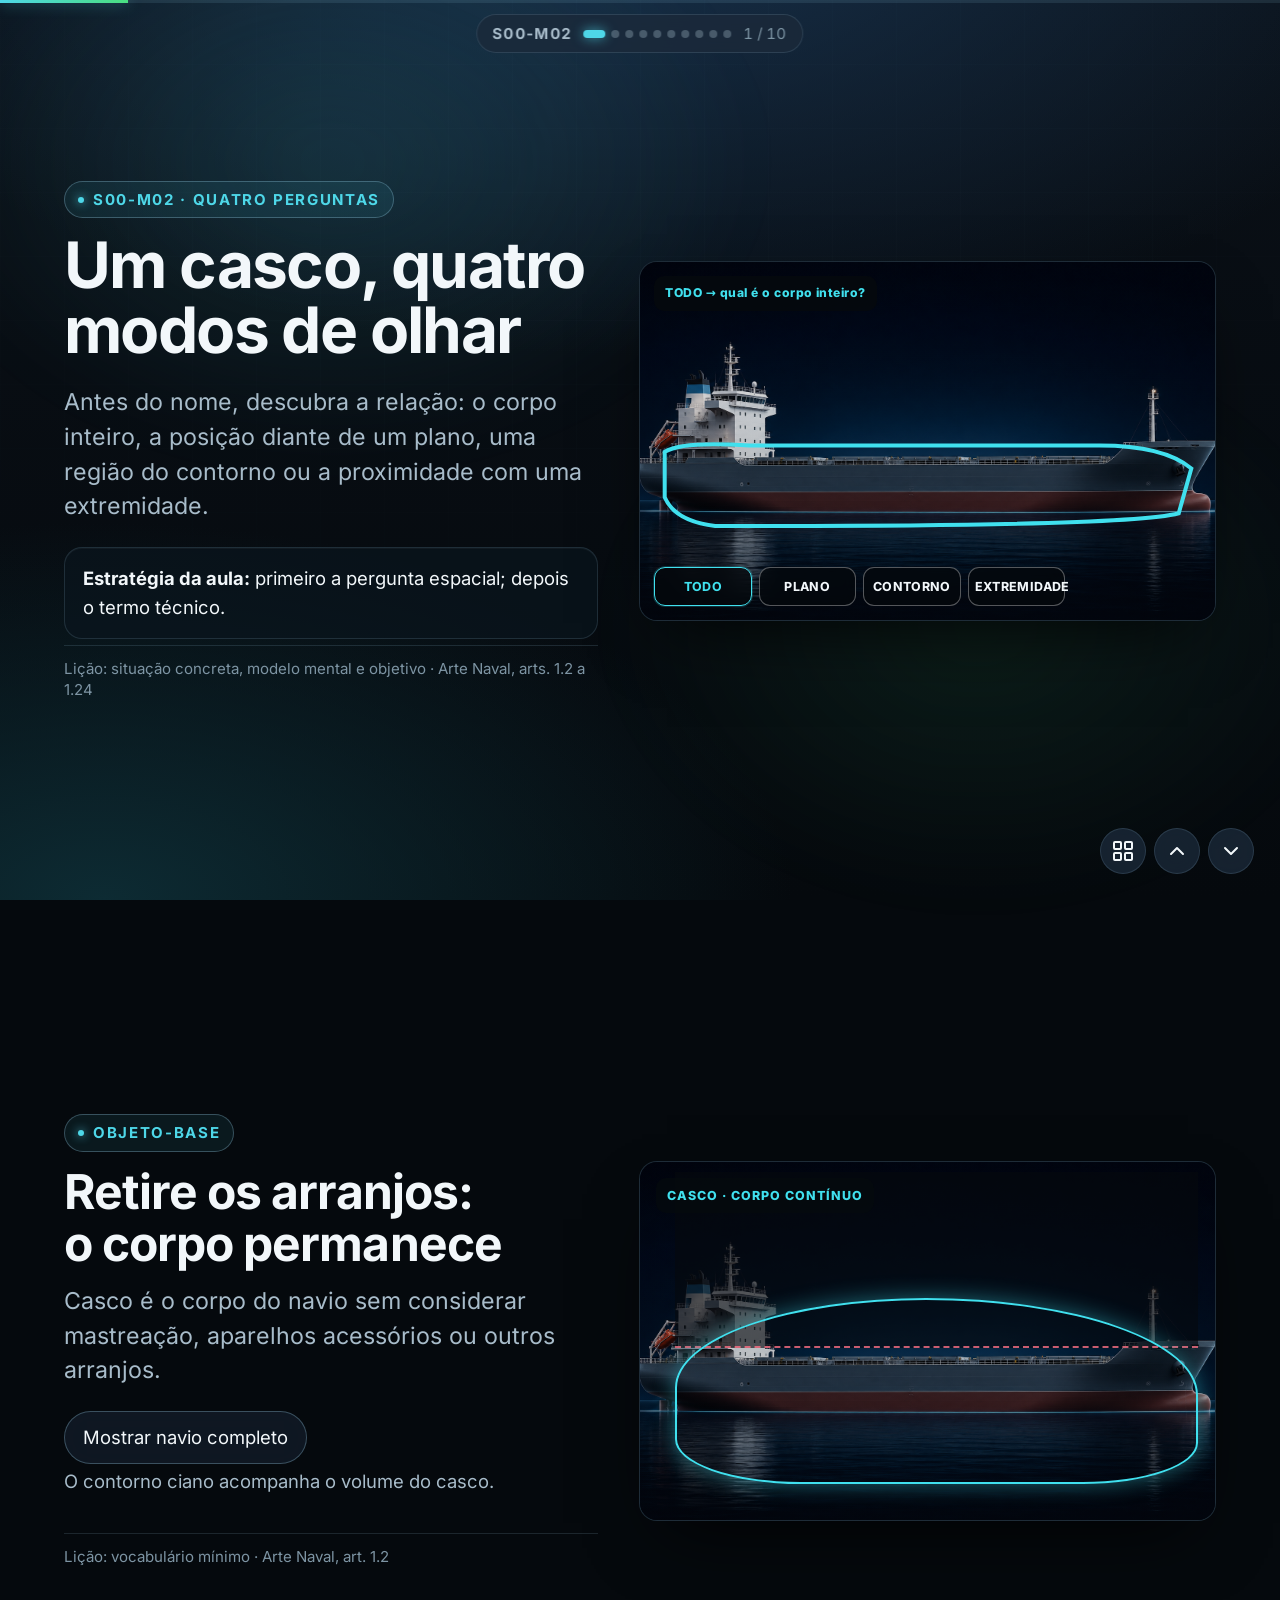
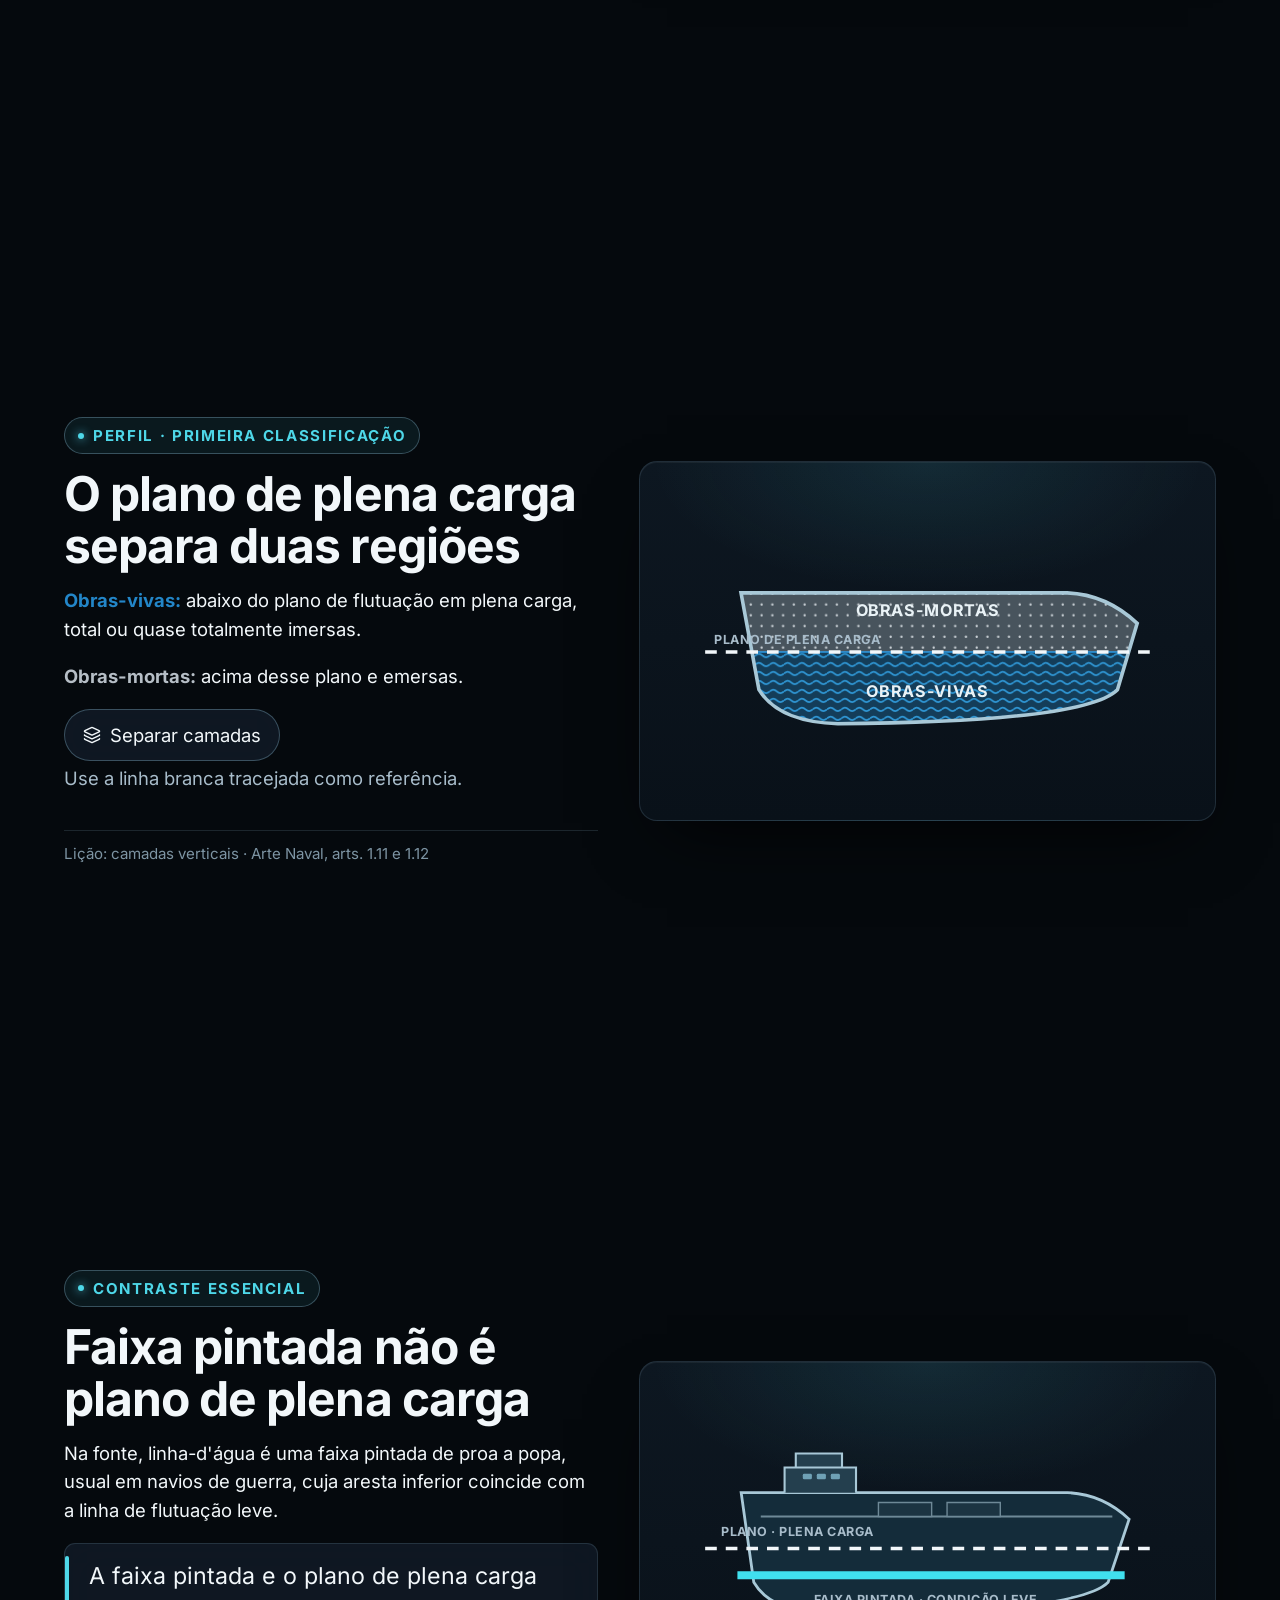
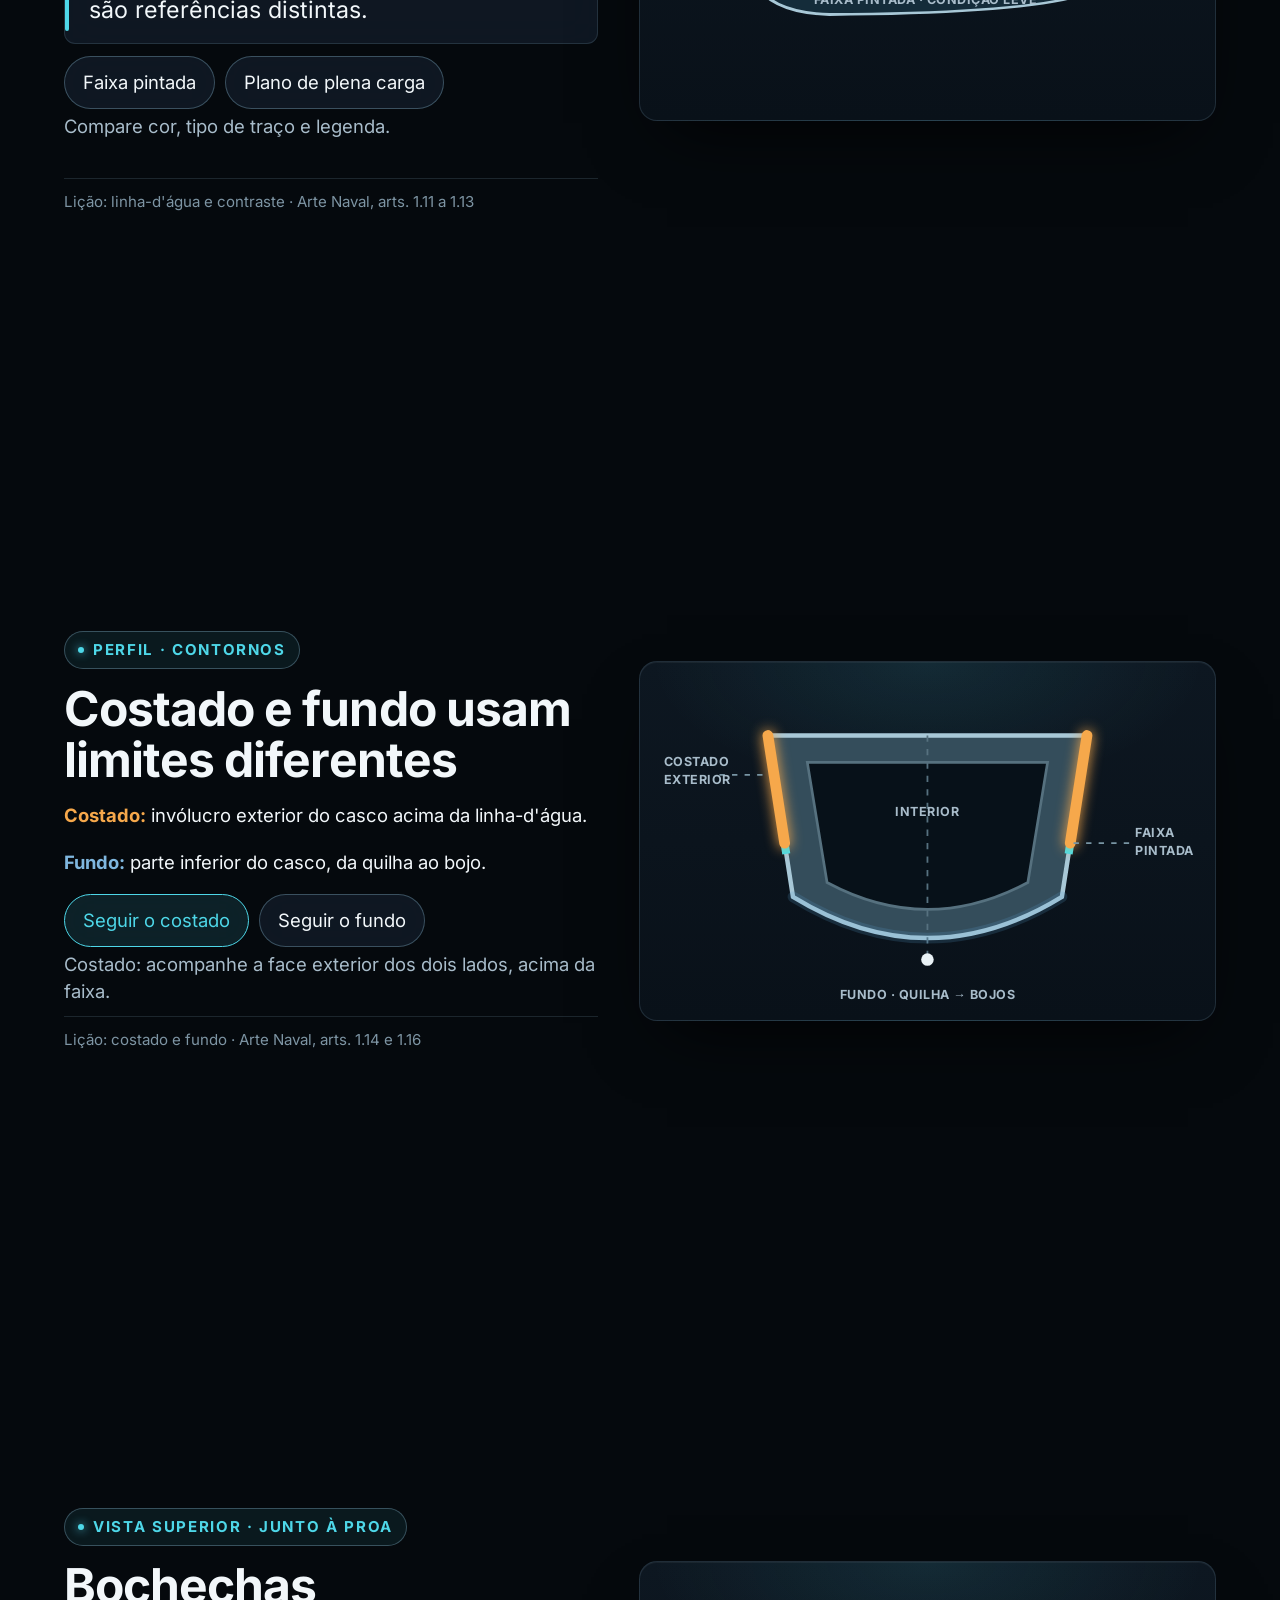
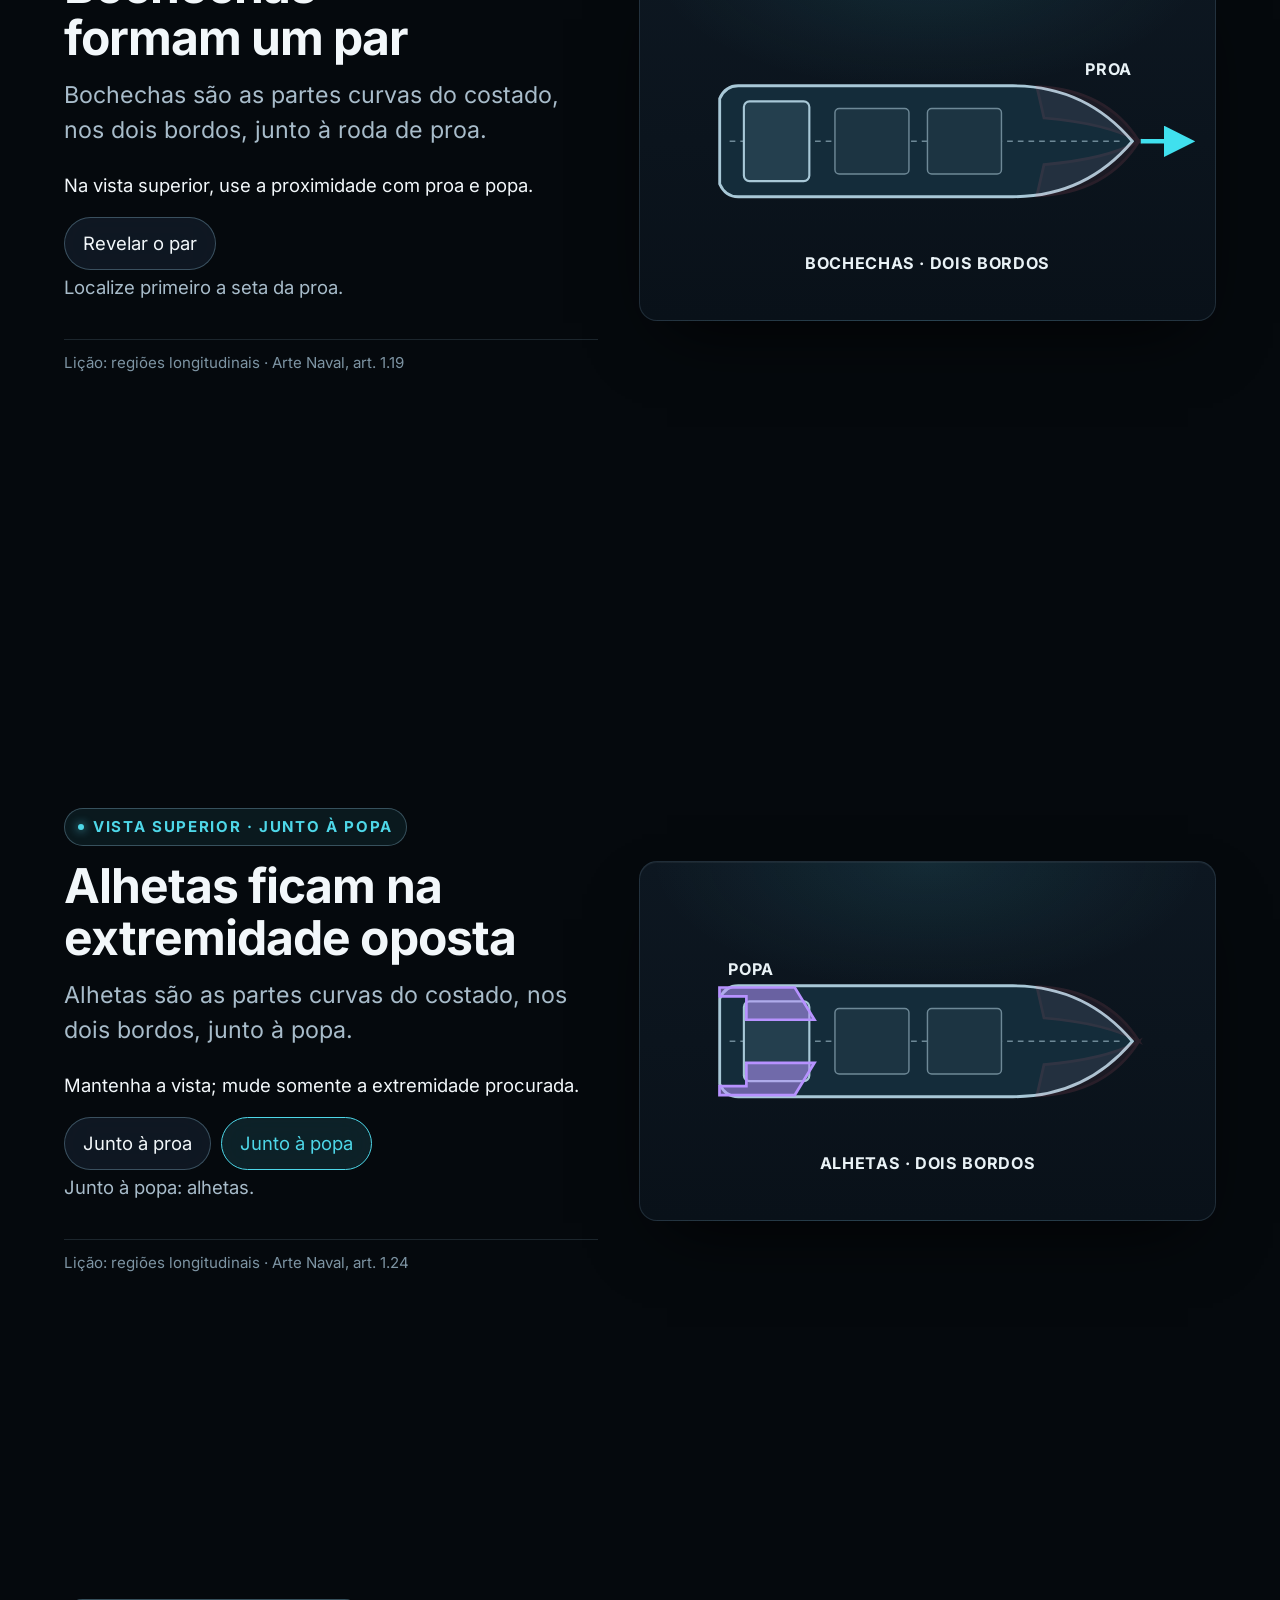
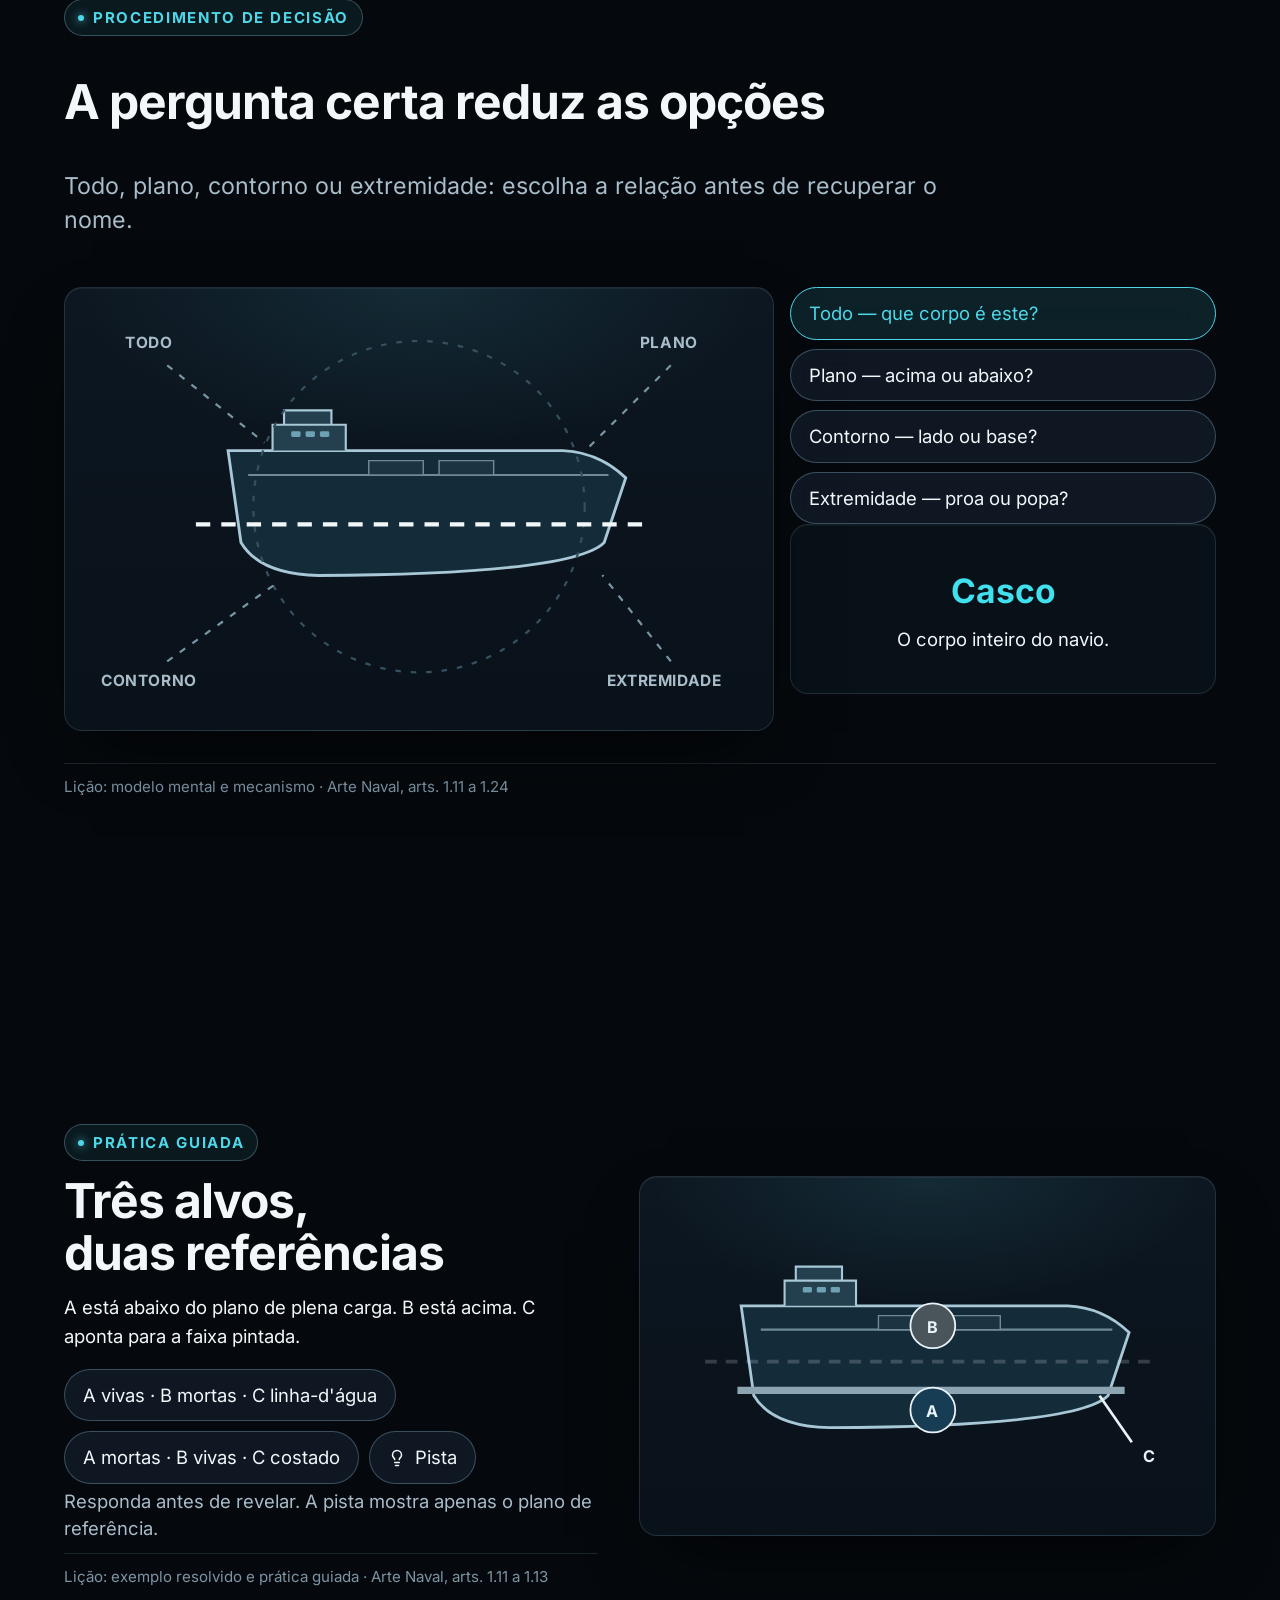
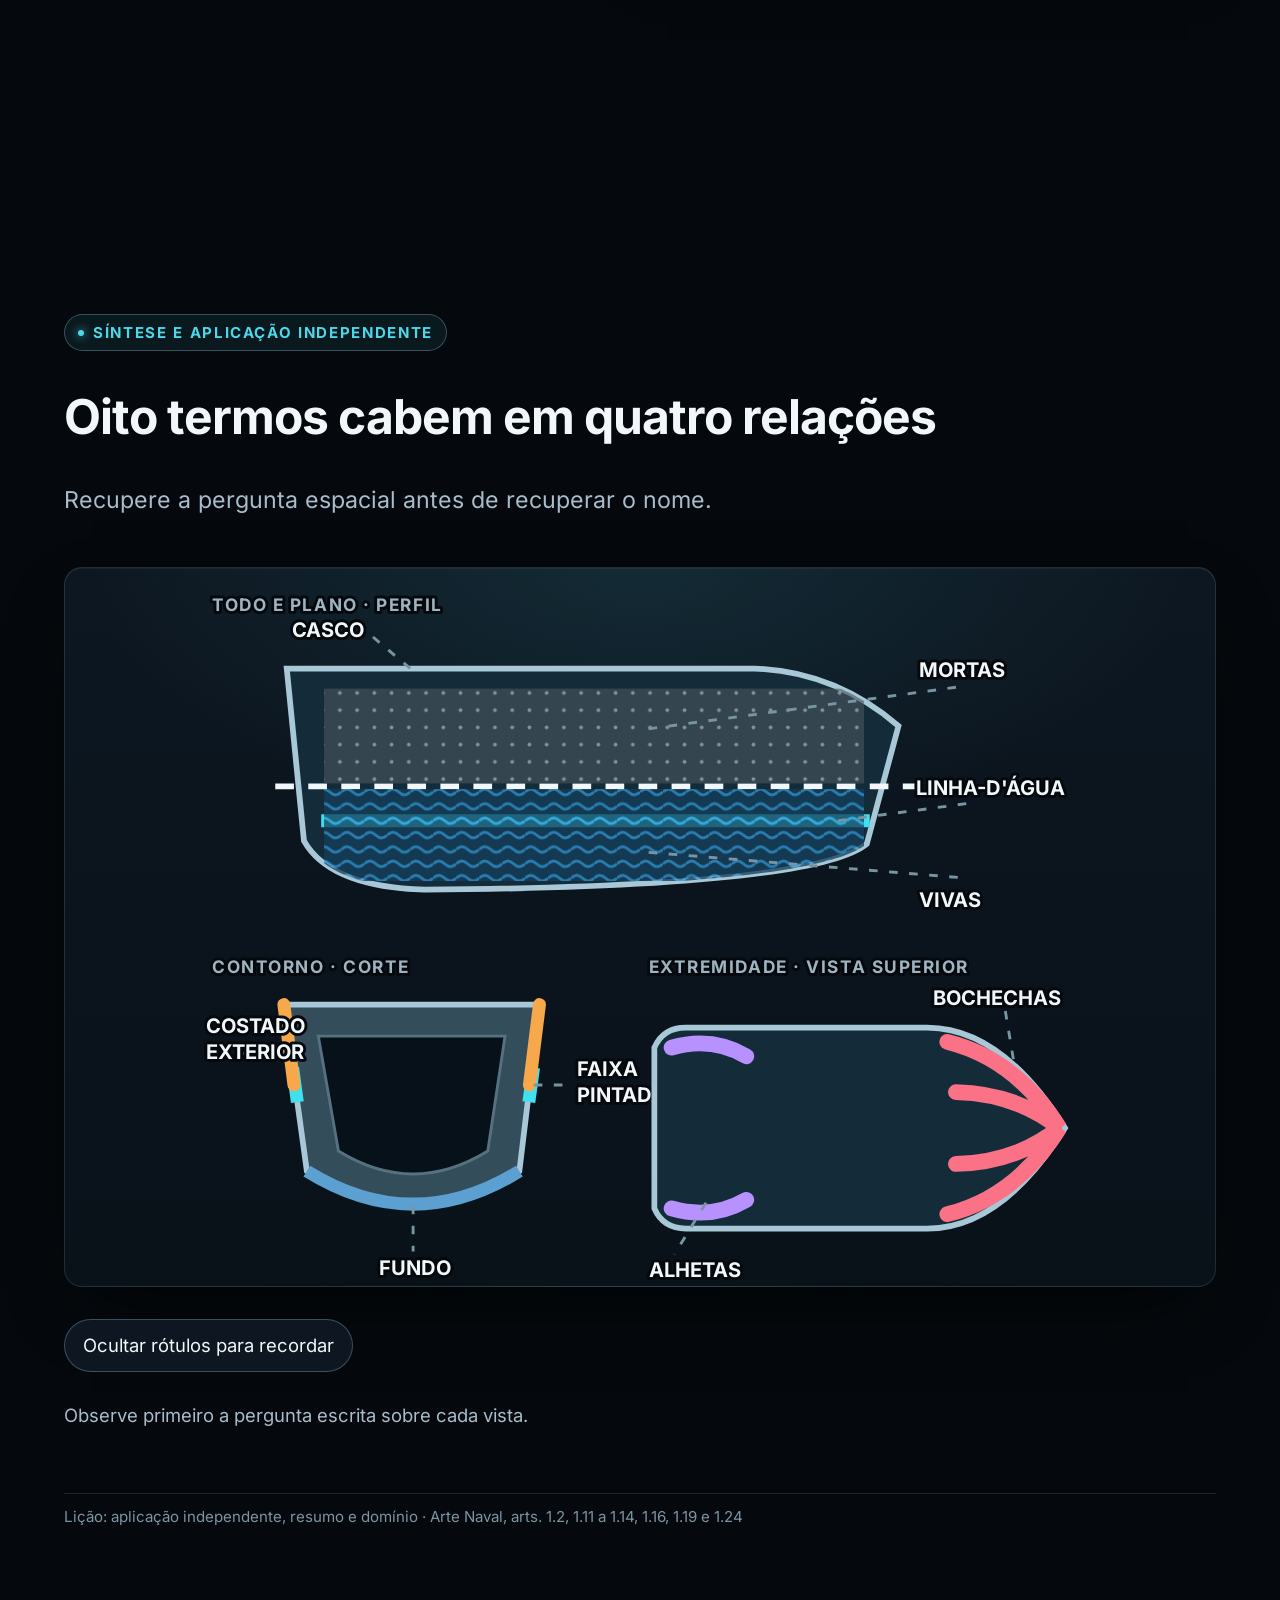
==== commit ed5b3e40: "publish: S00-M01, S00-M02 (ysd_pratico@2835d1e01221)" ====
--- a/S00-M02/index.html
+++ b/S00-M02/index.html
@@ -59,9 +59,17 @@
     .photo-stage { background: #071019; }
     .ship-photo { position: absolute; inset: 0; width: 100%; height: 100%; object-fit: cover; object-position: center; }
     .photo-stage::after { content: ""; position: absolute; inset: 0; pointer-events: none; background: linear-gradient(180deg, rgba(5,9,13,.06), rgba(5,9,13,.34)); }
-    .lens-rail { position: absolute; z-index: 2; left: 14px; right: 14px; bottom: 14px; display: grid; grid-template-columns: repeat(4,minmax(0,1fr)); gap: 7px; }
-    .lens-chip { min-width: 0; padding: 9px 6px; border-radius: 11px; border: 1px solid rgba(255,255,255,.32); background: rgba(5,9,13,.76); color: var(--text); text-align: center; font-size: .78rem; font-weight: 750; letter-spacing: .03em; backdrop-filter: blur(8px); }
+    .lens-rail { position: absolute; z-index: 3; left: 14px; right: 150px; bottom: 14px; display: grid; grid-template-columns: repeat(4,minmax(0,1fr)); gap: 7px; }
+    .lens-chip { appearance: none; min-width: 0; padding: 9px 6px; border-radius: 11px; border: 1px solid rgba(255,255,255,.32); background: rgba(5,9,13,.76); color: var(--text); text-align: center; font-size: .78rem; font-weight: 750; letter-spacing: .03em; backdrop-filter: blur(8px); cursor: pointer; }
+    .lens-chip:hover { border-color: var(--stripe); }
     .lens-chip.active { border-color: var(--stripe); color: var(--stripe); box-shadow: 0 0 0 1px rgba(64,224,238,.2); }
+    .photo-lens-overlay { position: absolute; z-index: 2; inset: 0; width: 100%; height: 100%; pointer-events: none; }
+    .intro-lens-shape { opacity: 0; transition: opacity .22s var(--ease); }
+    #introLensStage[data-lens="todo"] [data-lens-shape="todo"],
+    #introLensStage[data-lens="plano"] [data-lens-shape="plano"],
+    #introLensStage[data-lens="contorno"] [data-lens-shape="contorno"],
+    #introLensStage[data-lens="extremidade"] [data-lens-shape="extremidade"] { opacity: 1; }
+    .intro-lens-caption { position: absolute; z-index: 3; left: 14px; top: 14px; max-width: calc(100% - 28px); padding: 8px 11px; border-radius: 10px; background: rgba(5,9,13,.82); color: var(--stripe); font-size: .76rem; font-weight: 800; letter-spacing: .04em; }
     .photo-callout { position: absolute; z-index: 2; border: 2px solid var(--stripe); border-radius: 48% 48% 44% 44%; pointer-events: none; box-shadow: 0 0 22px rgba(64,224,238,.42); }
     .photo-callout.hull-volume { left: 6%; right: 3%; top: 38%; bottom: 10%; border-radius: 48% 52% 22% 24%; }
     .photo-accessories { position: absolute; z-index: 2; left: 6%; right: 3%; top: 3%; bottom: 48%; background: rgba(5,9,13,.62); border-bottom: 2px dashed rgba(251,113,133,.8); transition: opacity .25s var(--ease); }
@@ -88,12 +96,15 @@
       .photo-stage { aspect-ratio: 16 / 9; min-height: 0; }
       .lens-layout { grid-template-columns: 1fr; }
       .map-stage { min-height: 420px; }
+      .callout.small { font-size: 20px; }
+      .map-label { font-size: 22px; }
+      .map-label.group { font-size: 18px; }
     }
     @media (max-width: 480px) {
       .technical-card { padding: 13px 14px; }
       .label-grid { gap: 7px; }
       .label-chip { padding: 8px 5px; font-size: .78rem; }
-      .lens-rail { left: 8px; right: 8px; bottom: 8px; gap: 4px; }
+      .lens-rail { left: 8px; right: 112px; bottom: 8px; grid-template-columns: repeat(2,minmax(0,1fr)); gap: 4px; }
       .lens-chip { padding: 7px 2px; font-size: .65rem; }
       .map-stage { min-height: 390px; }
     }
@@ -159,10 +170,29 @@
           <div class="technical-card" data-reveal="3"><strong>Estratégia da aula:</strong> primeiro a pergunta espacial; depois o termo técnico.</div>
           <p class="source-line" data-reveal="4">Lição: situação concreta, modelo mental e objetivo · Arte Naval, arts. 1.2 a 1.24</p>
         </div>
-        <div class="stage photo-stage" data-reveal="2" role="img" aria-label="Navio mercante completo visto de perfil. Quatro lentes indicam as perguntas corpo inteiro, plano, contorno e extremidade.">
+        <div class="stage photo-stage" id="introLensStage" data-lens="todo" data-reveal="2" role="group" aria-label="Navio mercante completo visto de perfil com quatro controles de exploração espacial.">
           <img class="ship-photo" src="assets/ship-profile-v2.png" alt="Navio mercante moderno visto de perfil, com casco completo, arranjos superiores e proa claramente reconhecíveis.">
-          <div class="lens-rail" aria-hidden="true">
-            <span class="lens-chip active">TODO</span><span class="lens-chip">PLANO</span><span class="lens-chip">CONTORNO</span><span class="lens-chip">EXTREMIDADE</span>
+          <svg class="photo-lens-overlay" viewBox="0 0 1000 625" aria-hidden="true">
+            <g class="intro-lens-shape" data-lens-shape="todo">
+              <path d="M42 331 Q72 312 190 320 H800 Q912 320 960 360 L938 438 Q850 462 130 460 Q60 452 42 410 Z" fill="none" stroke="#40e0ee" stroke-width="7"></path>
+            </g>
+            <g class="intro-lens-shape" data-lens-shape="plano">
+              <line x1="36" y1="395" x2="964" y2="395" stroke="#f2f7fa" stroke-width="7" stroke-dasharray="20 15"></line>
+            </g>
+            <g class="intro-lens-shape" data-lens-shape="contorno">
+              <path d="M46 348 L70 430 Q160 458 820 456 Q918 450 954 405" fill="none" stroke="#f6a84b" stroke-width="10" stroke-linecap="round"></path>
+            </g>
+            <g class="intro-lens-shape" data-lens-shape="extremidade">
+              <ellipse cx="58" cy="392" rx="34" ry="70" fill="none" stroke="#b792ff" stroke-width="9"></ellipse>
+              <ellipse cx="942" cy="390" rx="38" ry="74" fill="none" stroke="#fb7185" stroke-width="9"></ellipse>
+            </g>
+          </svg>
+          <span class="intro-lens-caption" id="introLensCaption" aria-live="polite">TODO → qual é o corpo inteiro?</span>
+          <div class="lens-rail" data-select-group id="introLenses" role="group" aria-label="Escolher uma pergunta espacial">
+            <button class="lens-chip active" type="button" data-value="todo">TODO</button>
+            <button class="lens-chip" type="button" data-value="plano">PLANO</button>
+            <button class="lens-chip" type="button" data-value="contorno">CONTORNO</button>
+            <button class="lens-chip" type="button" data-value="extremidade">EXTREMIDADE</button>
           </div>
         </div>
       </div>
@@ -250,20 +280,25 @@
             <button class="action active" type="button" data-value="costado">Seguir o costado</button>
             <button class="action" type="button" data-value="fundo">Seguir o fundo</button>
           </div>
-          <p class="feedback" id="contourFeedback" aria-live="polite">Costado: acompanhe os dois lados do corte acima da faixa.</p>
+          <p class="feedback" id="contourFeedback" aria-live="polite">Costado: acompanhe a face exterior dos dois lados, acima da faixa.</p>
           <p class="source-line" data-reveal="4">Lição: costado e fundo · Arte Naval, arts. 1.14 e 1.16</p>
         </div>
-        <div class="stage" id="contourStage" data-reveal="2" role="img" aria-label="Corte transversal reconhecível de meia-nau; laterais âmbar são os costados e arco azul marca o fundo entre quilha e bojos.">
+        <div class="stage" id="contourStage" data-reveal="2" role="img" aria-label="Corte transversal de meia-nau com espessura visível. O destaque âmbar coincide com as faces exteriores acima da linha-d'água; o interior permanece escuro. O arco azul marca o fundo entre quilha e bojos.">
           <svg viewBox="0 0 640 400">
-            <path d="M142 82 H498 L470 262 Q320 354 170 262 Z" fill="#132a37" stroke="#a8c8d7" stroke-width="5"></path>
-            <line x1="142" y1="82" x2="498" y2="82" stroke="#a8c8d7" stroke-width="5"></line>
-            <path d="M188 112 H452 L432 246 Q320 306 208 246 Z" fill="none" stroke="#56717f" stroke-width="3"></path>
+            <path d="M142 82 H498 L470 262 Q320 354 170 262 Z" fill="#344d5b" stroke="#a8c8d7" stroke-width="5"></path>
+            <path d="M186 112 H454 L432 246 Q320 306 208 246 Z" fill="#071119" stroke="#56717f" stroke-width="3"></path>
             <line x1="320" y1="82" x2="320" y2="332" stroke="#56717f" stroke-width="2" stroke-dasharray="7 8"></line>
-            <line x1="126" y1="202" x2="514" y2="202" class="water-stripe"></line>
-            <g id="costadoShape" class="focus-shape active" style="color:var(--costado)"><path d="M174 198 L158 102 M466 198 L482 102" fill="none" stroke="#f6a84b" stroke-width="11" stroke-linecap="round"></path></g>
-            <g id="bottomShape" class="focus-shape" style="color:#5ba0d0"><path d="M172 266 Q320 354 468 266" fill="none" stroke="#5ba0d0" stroke-width="12" stroke-linecap="round"></path></g>
+            <path d="M158.8 190 L162.5 214 M481.2 190 L477.5 214" class="water-stripe"></path>
+            <g id="costadoShape" class="focus-shape active" style="color:var(--costado)"><path d="M142 82 L160.7 202 M498 82 L479.3 202" fill="none" stroke="#f6a84b" stroke-width="12" stroke-linecap="round"></path></g>
+            <g id="bottomShape" class="focus-shape" style="color:#5ba0d0"><path d="M170 262 Q320 354 470 262" fill="none" stroke="#5ba0d0" stroke-width="12" stroke-linecap="round"></path></g>
             <circle cx="320" cy="332" r="7" fill="#e9f2f6"></circle>
-            <text x="92" y="132" class="callout small" fill="#f6a84b">COSTADO</text>
+            <line x1="136" y1="126" x2="80" y2="126" class="guide"></line>
+            <text x="26" y="116" class="callout small" fill="#f6a84b">COSTADO</text>
+            <text x="26" y="136" class="callout small" fill="#f6a84b">EXTERIOR</text>
+            <line x1="483" y1="202" x2="548" y2="202" class="guide"></line>
+            <text x="552" y="195" class="callout small" fill="#40e0ee">FAIXA</text>
+            <text x="552" y="215" class="callout small" fill="#40e0ee">PINTADA</text>
+            <text x="320" y="172" text-anchor="middle" class="callout small">INTERIOR</text>
             <text x="320" y="376" text-anchor="middle" class="callout small" fill="#7fb7df">FUNDO · QUILHA → BOJOS</text>
           </svg>
         </div>
@@ -410,10 +445,13 @@
             <g class="label-guide"><line x1="458" y1="176" x2="548" y2="164" class="guide"></line><text x="512" y="158" class="map-label term claim" data-claim-id="CLM-S00-M02-004">LINHA-D'ÁGUA</text></g>
 
             <text x="22" y="282" class="map-label group">CONTORNO · CORTE</text>
-            <path d="M72 304 H250 L236 420 Q162 466 88 420 Z" fill="#132a37" stroke="#a8c8d7" stroke-width="4"></path>
-            <path d="M90 398 Q162 450 234 398" fill="none" stroke="#5ba0d0" stroke-width="9"></path>
-            <path d="M88 390 L78 320 M236 390 L244 320" fill="none" stroke="#f6a84b" stroke-width="9"></path>
-            <g class="label-guide"><line x1="80" y1="348" x2="28" y2="340" class="guide"></line><text x="20" y="330" class="map-label term claim" data-claim-id="CLM-S00-M02-005">COSTADO</text></g>
+            <path d="M72 304 H250 L236 420 Q162 466 88 420 Z" fill="#344d5b" stroke="#a8c8d7" stroke-width="4"></path>
+            <path d="M96 326 H226 L214 406 Q162 438 110 406 Z" fill="#071119" stroke="#56717f" stroke-width="2"></path>
+            <path d="M78.1 348 L81.4 372 M245.9 348 L242.6 372" class="water-stripe"></path>
+            <path d="M88 420 Q162 466 236 420" fill="none" stroke="#5ba0d0" stroke-width="9"></path>
+            <path d="M72 304 L79 360 M250 304 L243 360" fill="none" stroke="#f6a84b" stroke-width="9" stroke-linecap="round"></path>
+            <g class="label-guide"><line x1="75" y1="338" x2="28" y2="338" class="guide"></line><text x="18" y="324" class="map-label term claim" data-claim-id="CLM-S00-M02-005">COSTADO</text><text x="18" y="342" class="map-label term">EXTERIOR</text></g>
+            <g class="label-guide"><line x1="246" y1="360" x2="274" y2="360" class="guide"></line><text x="276" y="354" class="map-label term" fill="#40e0ee">FAIXA</text><text x="276" y="372" class="map-label term" fill="#40e0ee">PINTADA</text></g>
             <g class="label-guide"><line x1="162" y1="444" x2="162" y2="476" class="guide"></line><text x="138" y="492" class="map-label term claim" data-claim-id="CLM-S00-M02-006">FUNDO</text></g>
 
             <text x="326" y="282" class="map-label group">EXTREMIDADE · VISTA SUPERIOR</text>
@@ -439,6 +477,17 @@
   <script>
     lucide.createIcons();
 
+    document.getElementById("introLenses").addEventListener("ysd:select", function (event) {
+      var captions = {
+        todo: "TODO → qual é o corpo inteiro?",
+        plano: "PLANO → o alvo está acima ou abaixo?",
+        contorno: "CONTORNO → o alvo acompanha lado ou base?",
+        extremidade: "EXTREMIDADE → o alvo fica junto à proa ou à popa?"
+      };
+      document.getElementById("introLensStage").dataset.lens = event.detail.value;
+      document.getElementById("introLensCaption").textContent = captions[event.detail.value];
+    });
+
     document.getElementById("toggleHull").addEventListener("click", function () {
       var stage = document.getElementById("hullPhotoStage");
       var complete = stage.classList.toggle("complete");
@@ -470,7 +519,7 @@
       document.getElementById("costadoShape").classList.toggle("active", costado);
       document.getElementById("bottomShape").classList.toggle("active", !costado);
       document.getElementById("contourFeedback").textContent = costado
-        ? "Costado: acompanhe os dois lados do corte acima da faixa."
+        ? "Costado: acompanhe a face exterior dos dois lados, acima da faixa."
         : "Fundo: siga o arco inferior, da quilha aos dois bojos.";
     });
 
